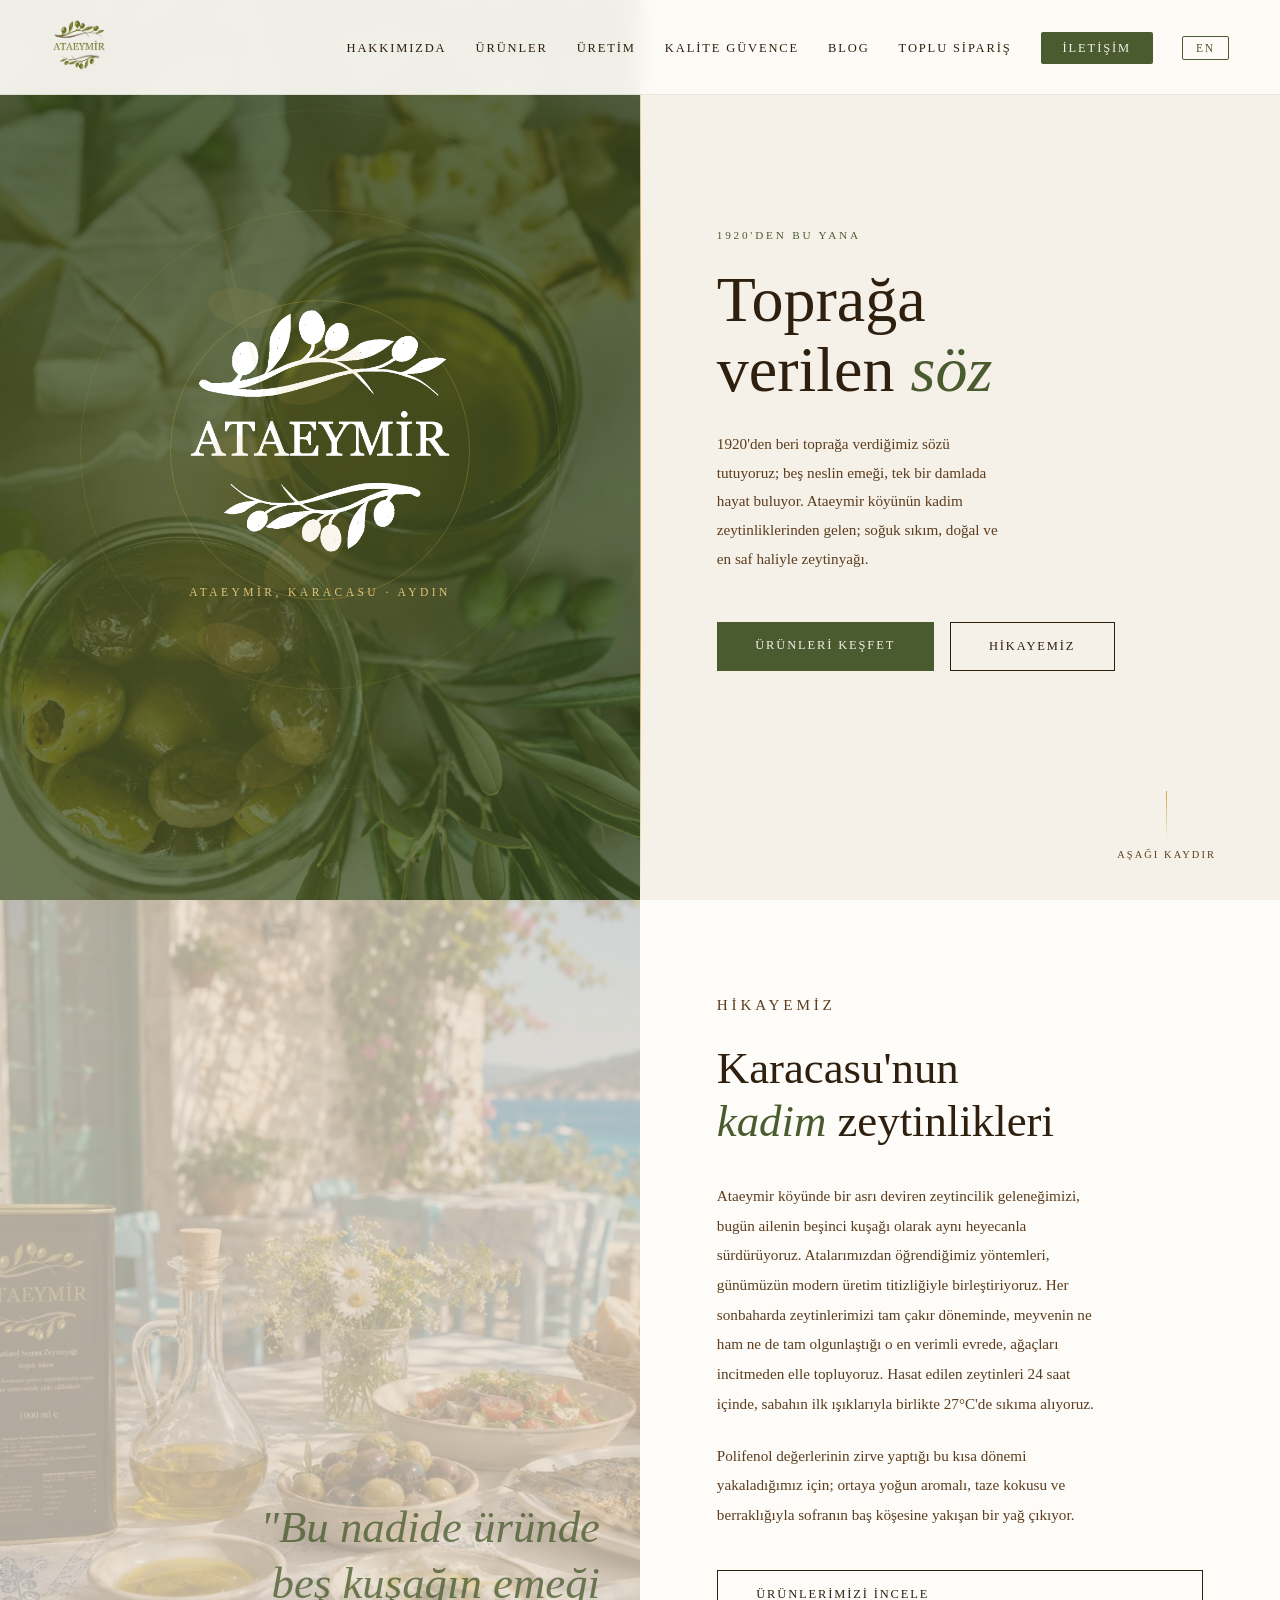
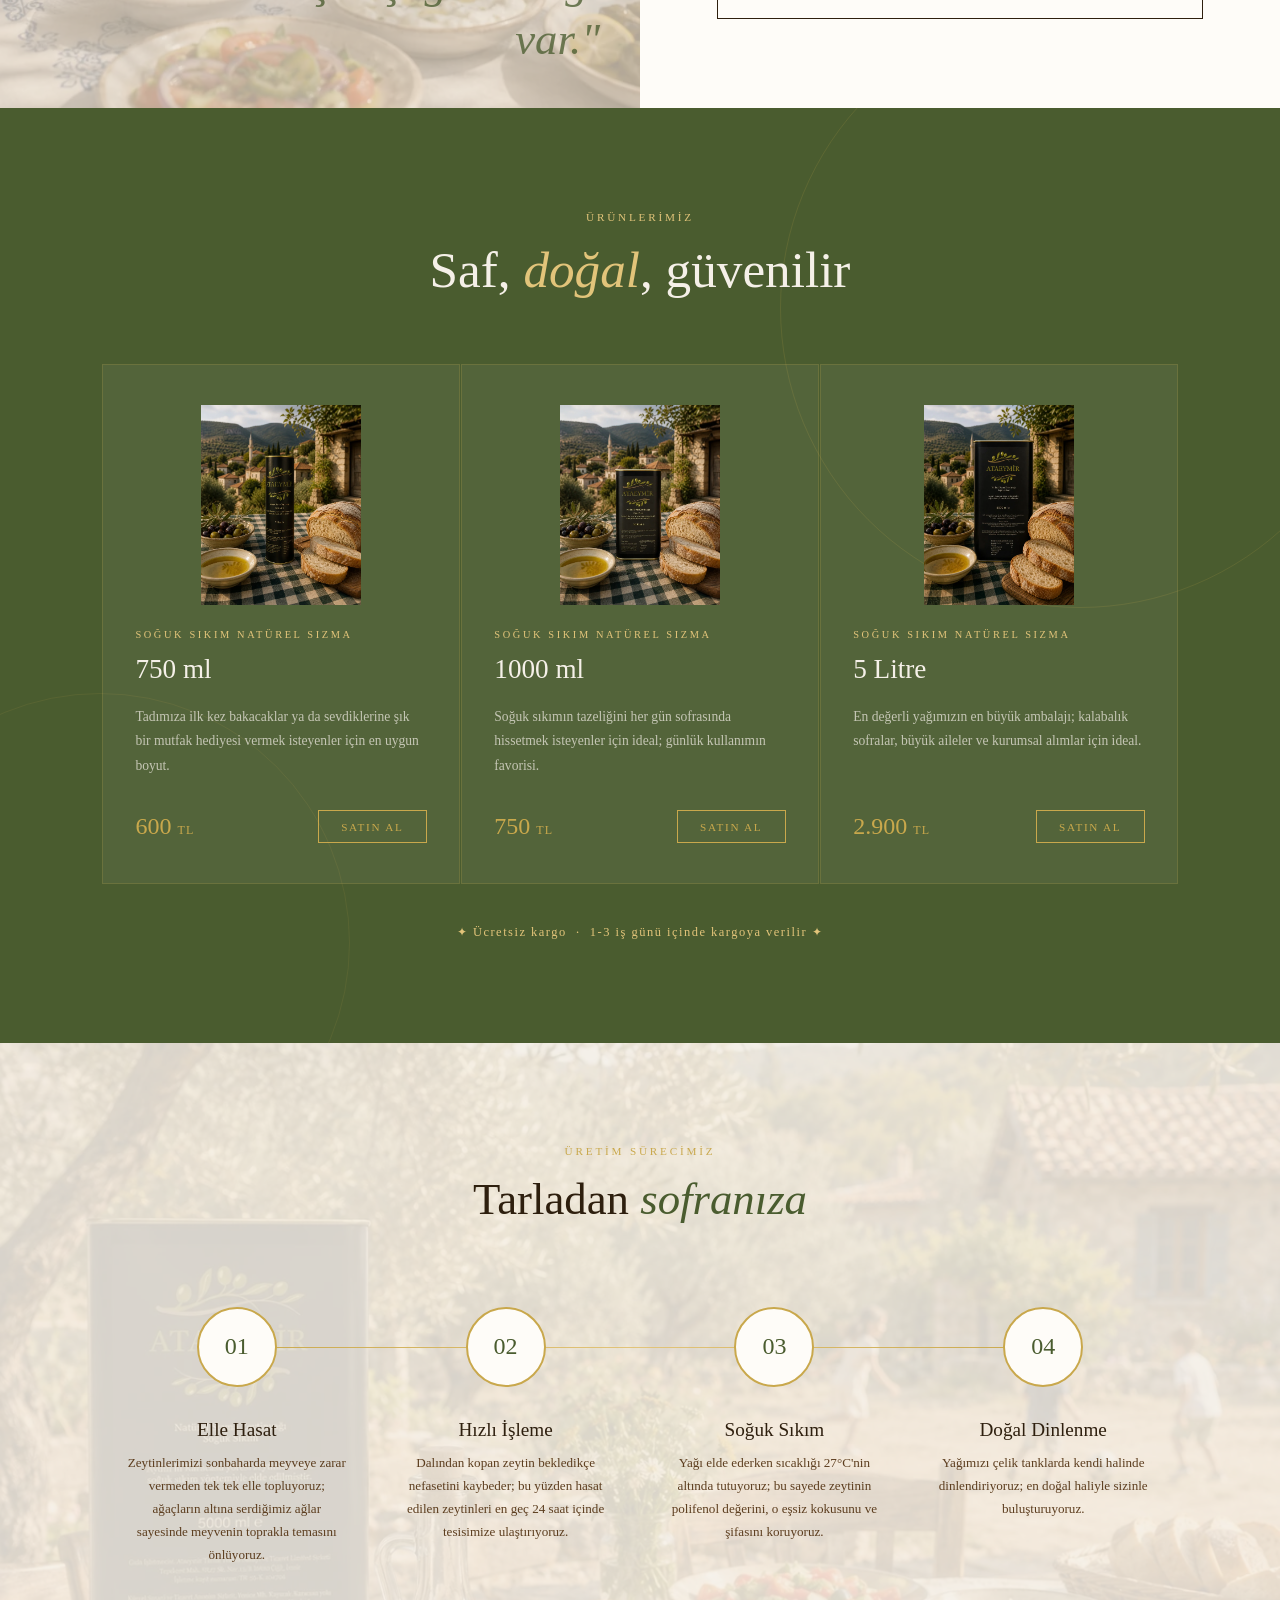
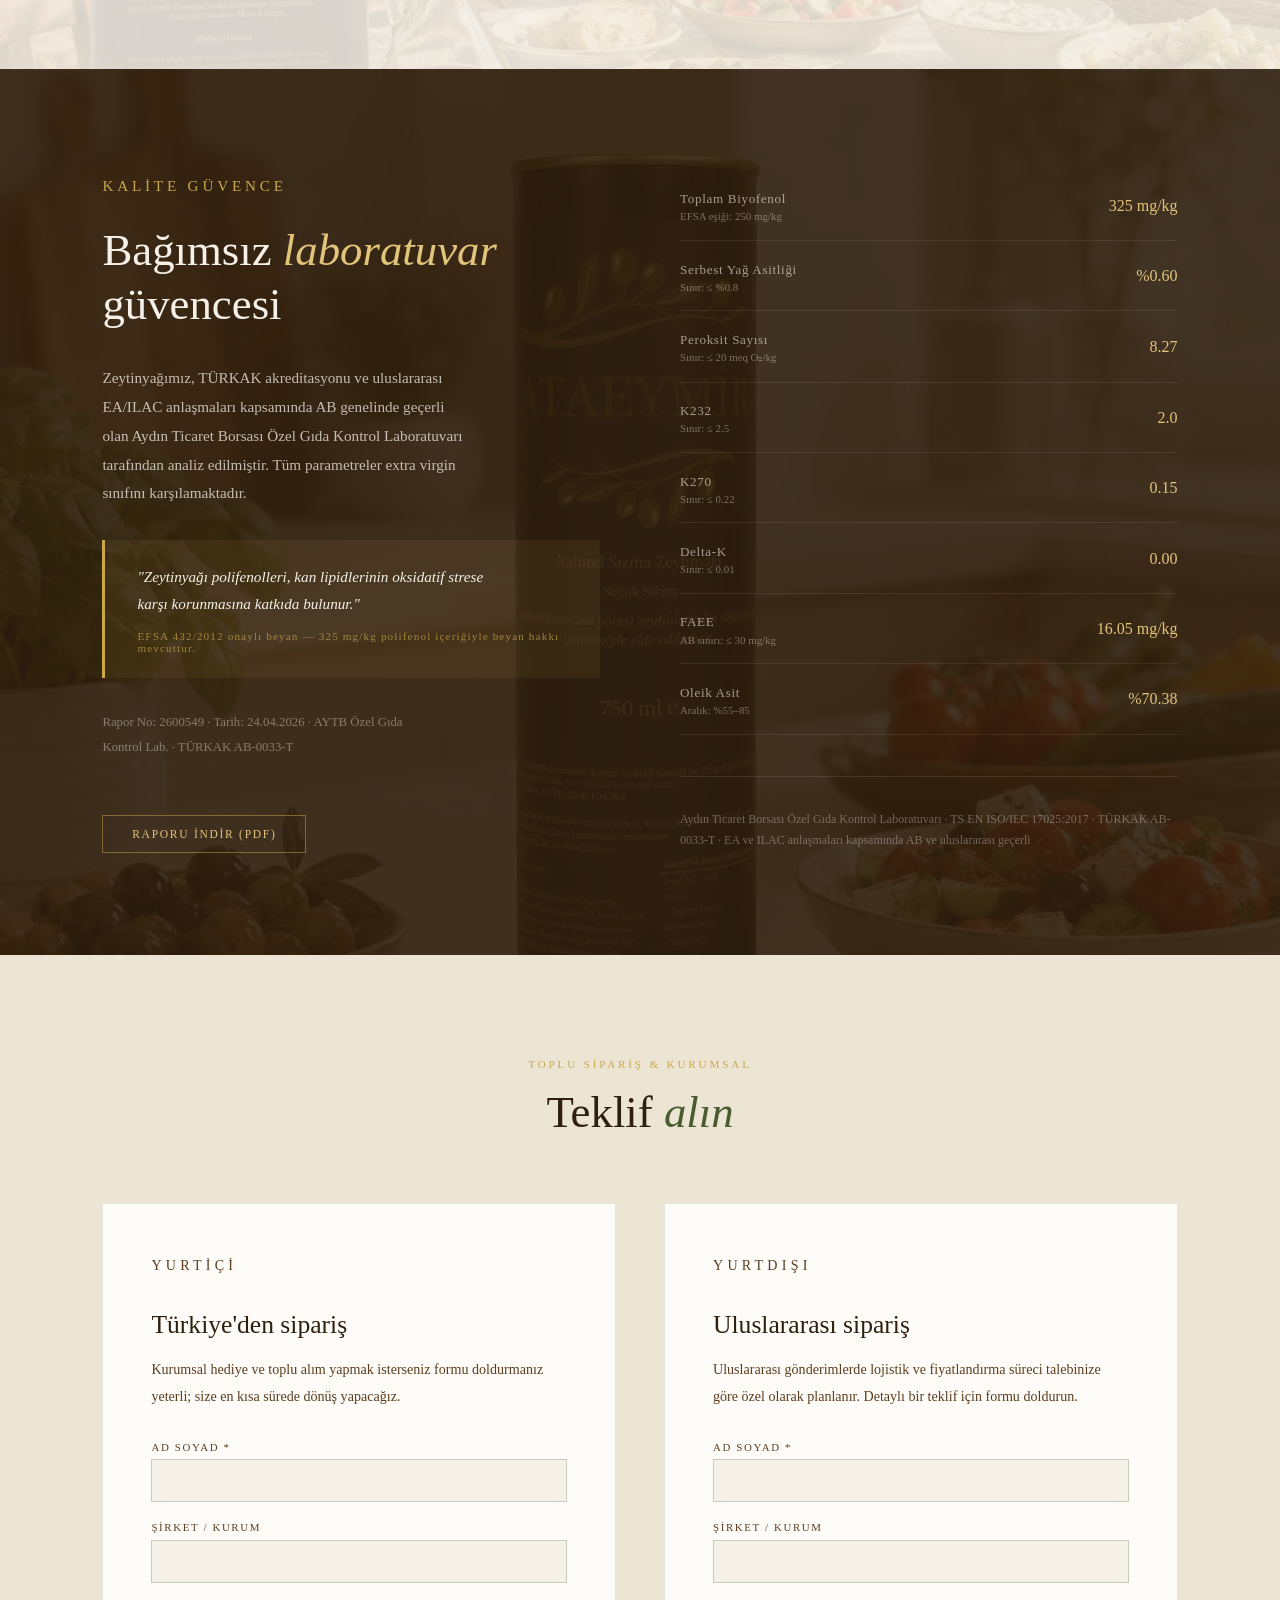
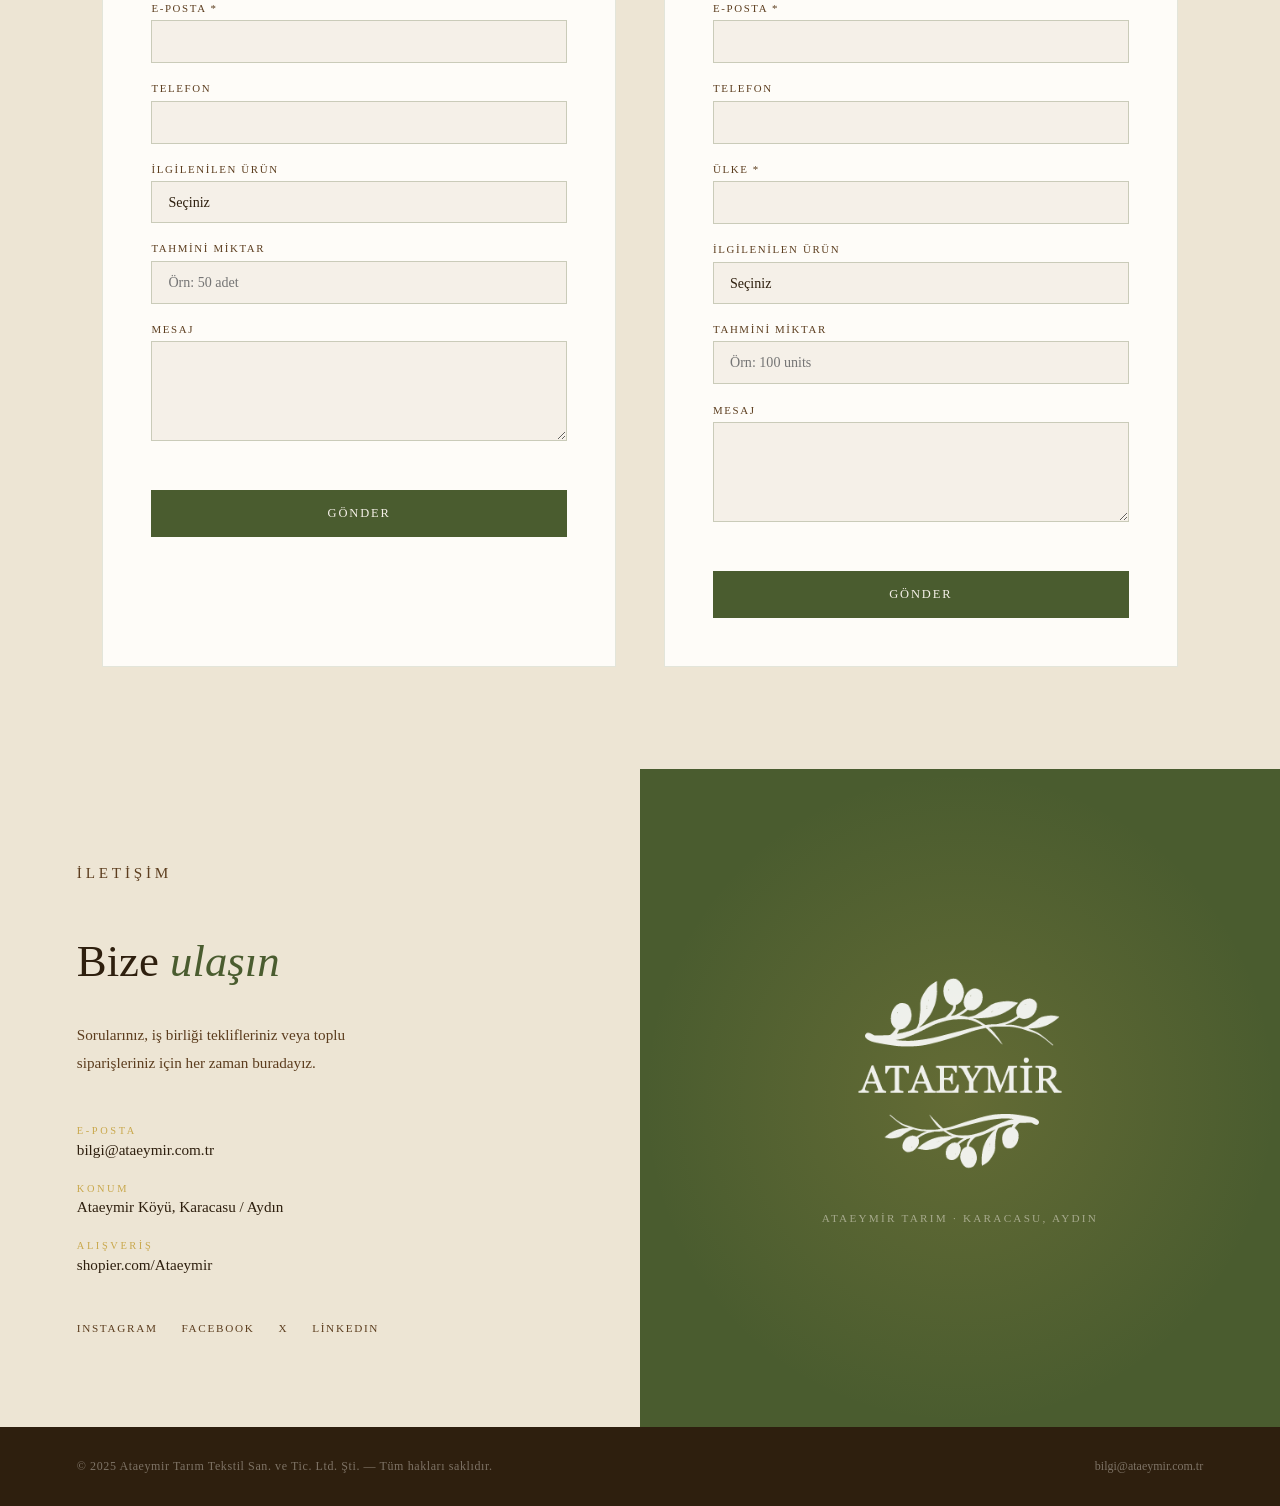
==== index.html @ 1c3391b6 "nav px birimlere gecildi, html font-size eslendi" ====
<!DOCTYPE html>
<html lang="tr">
<head>
  <meta charset="UTF-8" />
  <meta name="viewport" content="width=device-width, initial-scale=1.0" />
  <title>Ataeymir | Soğuk Sıkım Zeytinyağı — Karacasu, Aydın</title>
  <meta name="description" content="Ataeymir köyünden, beş neslin emeğiyle üretilen soğuk sıkım natürel sızma zeytinyağı. Yüksek polifenol, meyvemsi koku, yumuşak tat, keyifli acılık. Karacasu, Aydın." />
  <meta name="keywords" content="soğuk sıkım zeytinyağı, natürel sızma zeytinyağı, yüksek polifenol zeytinyağı, Aydın zeytinyağı, Karacasu zeytinyağı, çakır hasat zeytinyağı, EFSA zeytinyağı, Ataeymir" />
  <meta name="robots" content="index, follow" />
  <meta name="author" content="Ataeymir Tarım Tekstil Sanayi ve Ticaret Limited Şirketi" />
  <meta name="google-site-verification" content="jYQE7foFYyG-dlKsdIQdz0rtxBoypNxK_pXtYsaPi14" />
  <link rel="canonical" href="https://www.ataeymir.com.tr/" />
  <link rel="alternate" hreflang="tr" href="https://www.ataeymir.com.tr/" />
  <link rel="alternate" hreflang="en" href="https://www.ataeymir.com.tr/en.html" />
  <link rel="alternate" hreflang="x-default" href="https://www.ataeymir.com.tr/" />

  <!-- Open Graph -->
  <meta property="og:title" content="Ataeymir | Soğuk Sıkım Zeytinyağı — Karacasu, Aydın" />
  <meta property="og:description" content="Ataeymir köyünden, beş neslin emeğiyle üretilen soğuk sıkım natürel sızma zeytinyağı. Yüksek polifenol, meyvemsi koku, yumuşak tat, keyifli acılık. Karacasu, Aydın." />
  <meta property="og:type" content="website" />
  <meta property="og:url" content="https://www.ataeymir.com.tr/" />
  <meta property="og:image" content="https://www.ataeymir.com.tr/assets/banner.webp" />
  <meta property="og:locale" content="tr_TR" />
  <meta property="og:locale:alternate" content="en_GB" />
  <meta property="og:site_name" content="Ataeymir" />

  <!-- Twitter Card -->
  <meta name="twitter:card" content="summary_large_image" />
  <meta name="twitter:title" content="Ataeymir | Soğuk Sıkım Zeytinyağı" />
  <meta name="twitter:description" content="Ataeymir köyünden, beş neslin emeğiyle üretilen soğuk sıkım natürel sızma zeytinyağı. Yüksek polifenol, meyvemsi koku, yumuşak tat, keyifli acılık. Karacasu, Aydın." />
  <meta name="twitter:image" content="https://www.ataeymir.com.tr/assets/banner.webp" />

  <!-- Favicon -->
  <link rel="icon" type="image/x-icon" href="assets/favicon.ico" />
  <link rel="apple-touch-icon" href="assets/apple-touch-icon.png" />
  <link rel="icon" type="image/png" sizes="192x192" href="assets/favicon-192.png" />

  <!-- Structured Data -->
  <script type="application/ld+json">
  {
    "@context": "https://schema.org",
    "@type": "Organization",
    "name": "Ataeymir",
    "legalName": "Ataeymir Tarım Tekstil Sanayi ve Ticaret Limited Şirketi",
    "url": "https://www.ataeymir.com.tr",
    "logo": "https://www.ataeymir.com.tr/assets/logo.png",
    "email": "bilgi@ataeymir.com.tr",
    "address": {
      "@type": "PostalAddress",
      "addressLocality": "Karacasu",
      "addressRegion": "Aydın",
      "addressCountry": "TR"
    },
    "sameAs": [
      "https://www.instagram.com/ataeymir_",
      "https://www.facebook.com/ataeymirtarim",
      "https://www.x.com/ataeymir_",
      "https://www.linkedin.com/company/ataeymir/"
    ]
  }
  </script>
  <script type="application/ld+json">
  {
    "@context": "https://schema.org",
    "@type": "ItemList",
    "name": "Ataeymir Zeytinyağı Ürünleri",
    "itemListElement": [
      {
        "@type": "Product",
        "position": 1,
        "name": "Ataeymir Soğuk Sıkım Natürel Sızma Zeytinyağı 750ml",
        "description": "Çakır döneminde el ile toplanan zeytinlerden, 27°C altında soğuk sıkım yöntemiyle üretilmiştir. 325 mg/kg polifenol içeriği.",
        "image": "https://www.ataeymir.com.tr/assets/soguk_750.webp",
        "brand": {"@type": "Brand", "name": "Ataeymir"},
        "offers": {"@type": "Offer", "price": "600", "priceCurrency": "TRY", "availability": "https://schema.org/InStock", "url": "https://www.shopier.com/Ataeymir/23066241", "shippingDetails": {"@type": "OfferShippingDetails", "shippingRate": {"@type": "MonetaryAmount", "value": "0", "currency": "TRY"}, "shippingDestination": {"@type": "DefinedRegion", "addressCountry": "TR"}, "deliveryTime": {"@type": "ShippingDeliveryTime", "handlingTime": {"@type": "QuantitativeValue", "minValue": 1, "maxValue": 3, "unitCode": "DAY"}, "transitTime": {"@type": "QuantitativeValue", "minValue": 1, "maxValue": 3, "unitCode": "DAY"}}}}
      },
      {
        "@type": "Product",
        "position": 2,
        "name": "Ataeymir Soğuk Sıkım Natürel Sızma Zeytinyağı 1000ml",
        "description": "Çakır döneminde el ile toplanan zeytinlerden, 27°C altında soğuk sıkım yöntemiyle üretilmiştir. 325 mg/kg polifenol içeriği.",
        "image": "https://www.ataeymir.com.tr/assets/soguk_1000.webp",
        "brand": {"@type": "Brand", "name": "Ataeymir"},
        "offers": {"@type": "Offer", "price": "750", "priceCurrency": "TRY", "availability": "https://schema.org/InStock", "url": "https://www.shopier.com/Ataeymir/23066298", "shippingDetails": {"@type": "OfferShippingDetails", "shippingRate": {"@type": "MonetaryAmount", "value": "0", "currency": "TRY"}, "shippingDestination": {"@type": "DefinedRegion", "addressCountry": "TR"}, "deliveryTime": {"@type": "ShippingDeliveryTime", "handlingTime": {"@type": "QuantitativeValue", "minValue": 1, "maxValue": 3, "unitCode": "DAY"}, "transitTime": {"@type": "QuantitativeValue", "minValue": 1, "maxValue": 3, "unitCode": "DAY"}}}}
      },
      {
        "@type": "Product",
        "position": 3,
        "name": "Ataeymir Soğuk Sıkım Natürel Sızma Zeytinyağı 5 Litre",
        "description": "Çakır döneminde el ile toplanan zeytinlerden, 27°C altında soğuk sıkım yöntemiyle üretilmiş, 5 litrelik büyük boy ambalaj. 325 mg/kg polifenol içeriği.",
        "image": "https://www.ataeymir.com.tr/assets/soguk_5000.webp",
        "brand": {"@type": "Brand", "name": "Ataeymir"},
        "offers": {"@type": "Offer", "price": "2900", "priceCurrency": "TRY", "availability": "https://schema.org/InStock", "url": "https://www.shopier.com/Ataeymir/35621527", "shippingDetails": {"@type": "OfferShippingDetails", "shippingRate": {"@type": "MonetaryAmount", "value": "0", "currency": "TRY"}, "shippingDestination": {"@type": "DefinedRegion", "addressCountry": "TR"}, "deliveryTime": {"@type": "ShippingDeliveryTime", "handlingTime": {"@type": "QuantitativeValue", "minValue": 1, "maxValue": 3, "unitCode": "DAY"}, "transitTime": {"@type": "QuantitativeValue", "minValue": 1, "maxValue": 3, "unitCode": "DAY"}}}}
      }
    ]
  }
  </script>
  <script type="application/ld+json">
  {
    "@context": "https://schema.org",
    "@type": "FAQPage",
    "mainEntity": [
      {
        "@type": "Question",
        "name": "Ataeymir zeytinyağının polifenol içeriği nedir?",
        "acceptedAnswer": {
          "@type": "Answer",
          "text": "Ataeymir soğuk sıkım zeytinyağının biyofenol içeriği 325 mg/kg olup EFSA'nın belirlediği 250 mg/kg eşiğinin üzerindedir. Bu değer; EFSA 432/2012 kapsamında 'Zeytinyağı polifenolleri, kan lipidlerinin oksidatif strese karşı korunmasına katkıda bulunur' beyanını kullanma hakkı tanımaktadır. Rapor No: 2600549, AYTB Özel Gıda Kontrol Laboratuvarı, TÜRKAK AB-0033-T."
        }
      },
      {
        "@type": "Question",
        "name": "Ataeymir zeytinyağı nasıl üretilir?",
        "acceptedAnswer": {
          "@type": "Answer",
          "text": "Zeytinler her yıl sonbaharda çakır olgunluğunda (ne ham ne de tam olgunlaşmış) elle toplanır. Hasat edilen zeytinler 24 saat içinde 27°C'nin altında soğuk sıkım yöntemiyle işlenir."
        }
      }
    ]
  }
  </script>



  <style>
    :root {
      --olive:    #4a5c2f;
      --olive-light: #6b7d45;
      --gold:     #c9a84c;
      --gold-light: #e2c47a;
      --cream:    #f5f0e8;
      --cream-dark: #ede5d4;
      --brown:    #2e1f0e;
      --brown-mid: #5c3d1e;
      --white:    #fefcf8;
    }

    *, *::before, *::after { margin: 0; padding: 0; box-sizing: border-box; }

    html { font-size: 16px; scroll-behavior: smooth; }

    body {
      font-family: Georgia, 'Times New Roman', serif;
      font-weight: 400;
      background: var(--white);
      color: var(--brown);
      overflow-x: hidden;
    }

    /* ─── BİLİM VE GÜVENCE ───────────────────────────── */
    #bilim {
      background-color: var(--brown);
      background-image: url('assets/lifestyle_750.webp');
      background-size: cover;
      background-position: center 40%;
      padding: clamp(4rem, 8vw, 8rem) clamp(2rem, 8vw, 10rem);
      position: relative;
      overflow: hidden;
    }

    #bilim::before {
      content: '';
      position: absolute;
      inset: 0;
      background: rgba(46,31,14,0.90);
      z-index: 0;
    }

    .bilim-grid {
      display: grid;
      grid-template-columns: 1fr 1fr;
      gap: 5rem;
      align-items: start;
      position: relative;
      z-index: 1;
    }

    .bilim-left .section-label { color: var(--gold); }

    .bilim-left .section-title {
      color: var(--cream);
      font-size: clamp(2rem, 3.5vw, 3rem);
    }

    .bilim-left .section-title em { color: var(--gold-light); }

    .bilim-left p {
      font-size: 0.95rem;
      line-height: 1.9;
      color: rgba(245,240,232,0.75);
      margin-bottom: 1.5rem;
      max-width: 48ch;
    }

    .efsa-beyan {
      border-left: 3px solid var(--gold);
      padding: 1.5rem 2rem;
      margin: 2rem 0;
      background: rgba(201,168,76,0.08);
    }

    .efsa-beyan p {
      font-size: 0.95rem;
      line-height: 1.75;
      color: var(--cream) !important;
      font-style: italic;
      margin: 0 !important;
    }

    .efsa-beyan small {
      display: block;
      font-size: 0.7rem;
      letter-spacing: 0.1em;
      color: rgba(201,168,76,0.7);
      margin-top: 0.8rem;
      font-style: normal;
    }

    .bilim-right {
      display: flex;
      flex-direction: column;
      gap: 1px;
    }

    .param-row {
      display: grid;
      grid-template-columns: 1fr auto;
      gap: 1rem;
      align-items: center;
      padding: 1.1rem 0;
      border-bottom: 1px solid rgba(245,240,232,0.08);
    }

    .param-row:last-child { border-bottom: none; }

    .param-name {
      font-size: 0.82rem;
      color: rgba(245,240,232,0.6);
      letter-spacing: 0.05em;
    }

    .param-value {
      font-family: Georgia, 'Times New Roman', serif;
      font-size: 1rem;
      color: var(--gold-light);
      text-align: right;
      white-space: nowrap;
    }

    .param-note {
      font-size: 0.68rem;
      color: rgba(245,240,232,0.4);
      display: block;
      margin-top: 0.2rem;
    }

    .lab-info {
      margin-top: 2.5rem;
      padding-top: 2rem;
      border-top: 1px solid rgba(245,240,232,0.1);
    }

    .lab-info p {
      font-size: 0.75rem;
      color: rgba(245,240,232,0.35);
      line-height: 1.8;
    }

    @media (max-width: 900px) {
      .bilim-grid { grid-template-columns: 1fr; gap: 3rem; }
    }
    #b2b {
      background: var(--cream-dark);
      padding: clamp(4rem, 8vw, 8rem) clamp(2rem, 8vw, 10rem);
    }

    .b2b-header {
      text-align: center;
      margin-bottom: 4rem;
    }

    .b2b-grid {
      display: grid;
      grid-template-columns: 1fr 1fr;
      gap: 3rem;
    }

    .b2b-card {
      background: var(--white);
      border: 1px solid rgba(74,92,47,0.15);
      padding: 3rem;
    }

    .b2b-card-label {
      font-size: 0.65rem;
      letter-spacing: 0.3em;
      text-transform: uppercase;
      color: var(--gold);
      margin-bottom: 0.8rem;
    }

    .b2b-card h3 {
      font-family: Georgia, 'Times New Roman', serif;
      font-size: 1.6rem;
      font-weight: 300;
      color: var(--brown);
      margin-bottom: 1rem;
    }

    .b2b-card p {
      font-size: 0.88rem;
      line-height: 1.85;
      color: var(--brown-mid);
      margin-bottom: 2rem;
    }

    .b2b-form label {
      display: block;
      font-size: 0.68rem;
      letter-spacing: 0.15em;
      text-transform: uppercase;
      color: var(--brown-mid);
      margin-bottom: 0.4rem;
      margin-top: 1.2rem;
    }

    .b2b-form input,
    .b2b-form select,
    .b2b-form textarea {
      width: 100%;
      padding: 0.75rem 1rem;
      border: 1px solid rgba(74,92,47,0.25);
      background: var(--cream);
      font-family: Georgia, 'Times New Roman', serif;
      font-size: 0.88rem;
      color: var(--brown);
      outline: none;
      transition: border-color 0.3s;
    }

    .b2b-form input:focus,
    .b2b-form select:focus,
    .b2b-form textarea:focus {
      border-color: var(--olive);
    }

    .b2b-form textarea {
      height: 100px;
      resize: vertical;
    }

    .b2b-form select {
      appearance: none;
      cursor: pointer;
    }

    .b2b-submit {
      margin-top: 1.8rem;
      width: 100%;
      background: var(--olive);
      color: var(--cream);
      border: none;
      padding: 1rem;
      font-family: Georgia, 'Times New Roman', serif;
      font-size: 0.78rem;
      letter-spacing: 0.15em;
      text-transform: uppercase;
      cursor: pointer;
      transition: background 0.3s;
    }

    .b2b-submit:hover { background: var(--olive-light); }

    .b2b-success {
      display: none;
      text-align: center;
      padding: 2rem;
      color: var(--olive);
      font-size: 0.95rem;
      line-height: 1.8;
    }

    @media (max-width: 900px) {
      .b2b-grid { grid-template-columns: 1fr; }
    }

    /* ─── HAMBURGER ───────────────────────────────────── */

    /* ─── HERO ────────────────────────────────────────── */
    .hero {
      min-height: 100vh;
      display: grid;
      grid-template-columns: 1fr 1fr;
      position: relative;
      overflow: hidden;
    }

    .hero-visual {
      background: var(--olive);
      position: relative;
      overflow: hidden;
    }

    .hero-visual::before {
      content: '';
      position: absolute;
      inset: 0;
      background-image: url('assets/banner.webp');
      background-size: cover;
      background-position: center;
      opacity: 0.35;
    }

    .hero-visual::after {
      content: '';
      position: absolute;
      inset: 0;
      background:
        radial-gradient(ellipse at 30% 70%, rgba(201,168,76,0.15) 0%, transparent 60%),
        linear-gradient(to bottom, rgba(42,58,20,0.5) 0%, rgba(42,58,20,0.3) 100%);
    }

    /* SVG olive branch decorative */
    .hero-visual svg.branch {
      position: absolute;
      bottom: -20px; right: -20px;
      width: 85%;
      opacity: 0.1;
      z-index: 2;
    }

    .hero-visual .olive-circles {
      position: absolute;
      inset: 0;
      display: flex;
      align-items: center;
      justify-content: center;
      z-index: 2;
    }

    .hero-visual .circle-ring {
      position: absolute;
      border-radius: 50%;
      border: 1px solid rgba(201,168,76,0.3);
    }

    .hero-visual .logo-center {
      position: relative;
      z-index: 2;
      display: flex;
      flex-direction: column;
      align-items: center;
      gap: 1.5rem;
    }

    .hero-visual .logo-center img {
      width: clamp(160px, 22vw, 280px);
      filter: brightness(0) invert(1);
      animation: fadeUp 1.2s ease both;
    }

    .hero-visual .tagline-small {
      color: var(--gold-light);
      font-size: 0.72rem;
      letter-spacing: 0.3em;
      text-transform: uppercase;
      animation: fadeUp 1.2s 0.3s ease both;
    }

    .hero-content {
      display: flex;
      flex-direction: column;
      justify-content: center;
      padding: clamp(3rem, 8vw, 8rem) clamp(2rem, 6vw, 7rem);
      background: var(--cream);
      position: relative;
    }

    .hero-content::before {
      content: '';
      position: absolute;
      top: 0; bottom: 0; left: 0;
      width: 1px;
      background: linear-gradient(to bottom, transparent, var(--gold) 30%, var(--gold) 70%, transparent);
    }

    .hero-label {
      font-size: 0.7rem;
      letter-spacing: 0.25em;
      text-transform: uppercase;
      color: var(--olive);
      margin-bottom: 1.5rem;
      animation: fadeUp 1s 0.4s ease both;
      opacity: 0;
    }

    .hero-title {
      font-family: Georgia, 'Times New Roman', serif;
      font-size: clamp(2.8rem, 5vw, 5rem);
      font-weight: 300;
      line-height: 1.1;
      color: var(--brown);
      margin-bottom: 1.5rem;
      animation: fadeUp 1s 0.55s ease both;
      opacity: 0;
    }

    .hero-title em {
      font-style: italic;
      color: var(--olive);
    }

    .hero-subtitle {
      font-size: 0.95rem;
      line-height: 1.9;
      color: var(--brown-mid);
      max-width: 38ch;
      margin-bottom: 3rem;
      animation: fadeUp 1s 0.7s ease both;
      opacity: 0;
    }

    .hero-actions {
      display: flex;
      gap: 1rem;
      flex-wrap: wrap;
      animation: fadeUp 1s 0.85s ease both;
      opacity: 0;
    }

    .btn-primary {
      display: inline-block;
      background: var(--olive);
      color: var(--cream);
      padding: 1rem 2.4rem;
      text-decoration: none;
      font-size: 0.78rem;
      letter-spacing: 0.15em;
      text-transform: uppercase;
      transition: background 0.3s, transform 0.2s;
    }

    .btn-primary:hover {
      background: var(--olive-light);
      transform: translateY(-2px);
    }

    .btn-outline {
      display: inline-block;
      border: 1px solid var(--brown);
      color: var(--brown);
      padding: 1rem 2.4rem;
      text-decoration: none;
      font-size: 0.78rem;
      letter-spacing: 0.15em;
      text-transform: uppercase;
      transition: all 0.3s;
    }

    .btn-outline:hover {
      background: var(--brown);
      color: var(--cream);
    }

    /* scroll indicator */
    .scroll-hint {
      position: absolute;
      bottom: 2.5rem; right: clamp(2rem, 5vw, 6rem);
      display: flex;
      flex-direction: column;
      align-items: center;
      gap: 0.5rem;
      color: var(--brown-mid);
      font-size: 0.65rem;
      letter-spacing: 0.2em;
      text-transform: uppercase;
      animation: fadeUp 1s 1.2s ease both;
      opacity: 0;
    }

    .scroll-line {
      width: 1px; height: 50px;
      background: linear-gradient(to bottom, var(--gold), transparent);
      animation: scrollDown 2s 1.5s infinite;
    }

    /* ─── ABOUT ───────────────────────────────────────── */
    #hakkimizda {
      display: grid;
      grid-template-columns: 1fr 1fr;
      min-height: 80vh;
    }

    .about-visual {
      background-color: var(--cream-dark);
      background-image: url('assets/lifestyle_1000.webp');
      background-size: cover;
      background-position: center 40%;
      display: flex;
      align-items: center;
      justify-content: center;
      position: relative;
      overflow: hidden;
      padding: 4rem 4rem 12rem 4rem;
    }

    .about-visual::before {
      content: '';
      position: absolute;
      inset: 0;
      background: rgba(235,225,210,0.72);
    }

    .about-visual::after {
      content: '"Bu nadide üründe beş kuşağın emeği var."';
      position: absolute;
      bottom: 2.5rem;
      right: 2.5rem;
      max-width: 18ch;
      font-family: Georgia, 'Times New Roman', serif;
      font-size: clamp(2rem, 3.5vw, 3.2rem);
      font-weight: 300;
      font-style: italic;
      color: rgba(74,92,47,0.78);
      line-height: 1.25;
      text-align: right;
    }

    .about-visual .stat-stack {
      display: flex;
      flex-direction: column;
      gap: 3rem;
      position: relative;
      z-index: 2;
    }

    .stat-item {
      border-left: 2px solid var(--gold);
      padding-left: 1.5rem;
    }

    .stat-number {
      font-family: Georgia, 'Times New Roman', serif;
      font-size: clamp(3rem, 5vw, 5rem);
      font-weight: 300;
      color: var(--olive);
      line-height: 1;
    }

    .stat-label {
      font-size: 0.75rem;
      letter-spacing: 0.15em;
      text-transform: uppercase;
      color: var(--brown-mid);
      margin-top: 0.3rem;
    }

    .about-text {
      padding: clamp(3rem, 7vw, 7rem) clamp(2rem, 6vw, 7rem);
      display: flex;
      flex-direction: column;
      justify-content: center;
    }

    .section-label {
      font-size: 0.7rem;
      letter-spacing: 0.25em;
      text-transform: uppercase;
      color: var(--gold);
      margin-bottom: 1rem;
    }

    .section-title {
      font-family: Georgia, 'Times New Roman', serif;
      font-size: clamp(2rem, 3.5vw, 3.2rem);
      font-weight: 300;
      line-height: 1.2;
      margin-bottom: 2rem;
      color: var(--brown);
    }

    .section-title em {
      font-style: italic;
      color: var(--olive);
    }

    #urunler .section-title em {
      color: var(--gold-light);
    }

    .about-text p {
      font-size: 0.95rem;
      line-height: 1.95;
      color: var(--brown-mid);
      margin-bottom: 1.4rem;
      max-width: 50ch;
    }

    .about-text p:last-of-type { margin-bottom: 2.5rem; }

    /* ─── PRODUCTS ────────────────────────────────────── */
    #urunler {
      background: var(--olive);
      padding: clamp(4rem, 8vw, 8rem) clamp(2rem, 8vw, 10rem);
      position: relative;
      overflow: hidden;
    }

    #urunler::before {
      content: '';
      position: absolute;
      top: -100px; right: -100px;
      width: 600px; height: 600px;
      border-radius: 50%;
      border: 1px solid rgba(201,168,76,0.15);
    }

    #urunler::after {
      content: '';
      position: absolute;
      bottom: -150px; left: -150px;
      width: 500px; height: 500px;
      border-radius: 50%;
      border: 1px solid rgba(201,168,76,0.1);
    }

    .products-header {
      text-align: center;
      margin-bottom: 4rem;
      position: relative;
      z-index: 2;
    }

    .products-header .section-label { color: var(--gold-light); }

    .products-header .section-title {
      color: var(--cream);
      font-size: clamp(2rem, 4vw, 3.5rem);
    }

    .products-grid {
      display: grid;
      grid-template-columns: repeat(auto-fit, minmax(240px, 1fr));
      gap: 1.5px;
      position: relative;
      z-index: 2;
    }

    .product-card {
      background: rgba(254,252,248,0.05);
      border: 1px solid rgba(201,168,76,0.2);
      padding: 2.5rem 2rem;
      display: flex;
      flex-direction: column;
      transition: background 0.3s, transform 0.3s;
      position: relative;
      overflow: hidden;
    }

    .product-card::before {
      content: '';
      position: absolute;
      bottom: 0; left: 0;
      width: 100%; height: 3px;
      background: linear-gradient(to right, var(--gold), var(--gold-light));
      transform: scaleX(0);
      transform-origin: left;
      transition: transform 0.4s;
    }

    .product-card:hover {
      background: rgba(201,168,76,0.08);
      transform: translateY(-4px);
    }

    .product-card:hover::before { transform: scaleX(1); }

    /* Kampanya şeridi */
    .campaign-ribbon {
      display: block;
      width: 100%;
      background: var(--gold);
      color: var(--brown);
      font-size: 0.62rem;
      font-weight: 400;
      letter-spacing: 0.12em;
      text-transform: uppercase;
      padding: 0.4rem 1rem;
      text-align: center;
      margin: -2.5rem -2rem 1.5rem -2rem;
      position: relative;
      z-index: 3;
    }

    /* Eski fiyat */
    .price-old {
      font-family: Georgia, 'Times New Roman', serif;
      font-size: 0.88rem;
      color: rgba(245,240,232,0.65);
      text-decoration: line-through;
      text-decoration-color: rgba(245,240,232,0.8);
      text-decoration-thickness: 1.5px;
      margin-right: 0.5rem;
    }

    .product-img {
      width: 100%;
      height: 200px;
      object-fit: contain;
      object-position: center;
      margin-bottom: 1.5rem;
      transition: transform 0.4s ease;
    }

    .product-card:hover .product-img {
      transform: scale(1.04);
    }

    .product-type {
      font-size: 0.65rem;
      letter-spacing: 0.25em;
      text-transform: uppercase;
      color: var(--gold-light);
      margin-bottom: 0.8rem;
    }

    .product-name {
      font-family: Georgia, 'Times New Roman', serif;
      font-size: 1.7rem;
      font-weight: 300;
      color: var(--cream);
      line-height: 1.2;
      margin-bottom: 1.2rem;
    }

    .product-desc {
      font-size: 0.85rem;
      line-height: 1.8;
      color: rgba(245,240,232,0.7);
      flex: 1;
      margin-bottom: 2rem;
    }

    .product-footer {
      display: flex;
      align-items: center;
      justify-content: space-between;
    }

    .product-price {
      font-family: Georgia, 'Times New Roman', serif;
      font-size: 1.5rem;
      color: var(--gold);
    }

    .product-price span {
      font-size: 0.75rem;
      font-family: Georgia, 'Times New Roman', serif;
      letter-spacing: 0.1em;
    }

    .btn-buy {
      display: inline-block;
      border: 1px solid var(--gold);
      color: var(--gold);
      padding: 0.6rem 1.4rem;
      text-decoration: none;
      font-size: 0.7rem;
      letter-spacing: 0.15em;
      text-transform: uppercase;
      transition: all 0.3s;
    }

    .btn-buy:hover {
      background: var(--gold);
      color: var(--olive);
    }

    /* ─── PROCESS ─────────────────────────────────────── */
    #uretim {
      padding: clamp(4rem, 8vw, 8rem) clamp(2rem, 8vw, 10rem);
      position: relative;
      overflow: hidden;
      background-image: url('assets/lifestyle_5000.webp');
      background-size: cover;
      background-position: center 30%;
    }

    #uretim::before {
      content: '';
      position: absolute;
      inset: 0;
      background: rgba(245,240,232,0.87);
      z-index: 0;
    }

    .process-header {
      text-align: center;
      margin-bottom: 5rem;
      position: relative;
      z-index: 1;
    }

    .process-steps {
      display: grid;
      grid-template-columns: repeat(4, 1fr);
      gap: 0;
      position: relative;
      z-index: 1;
    }

    .process-steps::before {
      content: '';
      position: absolute;
      top: 2.5rem; left: 12.5%;
      width: 75%; height: 1px;
      background: linear-gradient(to right, var(--gold), var(--gold-light), var(--gold));
    }

    .process-step {
      display: flex;
      flex-direction: column;
      align-items: center;
      text-align: center;
      padding: 0 1.5rem;
      position: relative;
    }

    .step-num {
      width: 5rem; height: 5rem;
      border-radius: 50%;
      background: var(--white);
      border: 2px solid var(--gold);
      display: flex;
      align-items: center;
      justify-content: center;
      font-family: Georgia, 'Times New Roman', serif;
      font-size: 1.5rem;
      color: var(--olive);
      margin-bottom: 2rem;
      position: relative;
      z-index: 2;
    }

    .step-title {
      font-family: Georgia, 'Times New Roman', serif;
      font-size: 1.2rem;
      font-weight: 400;
      color: var(--brown);
      margin-bottom: 0.7rem;
    }

    .step-desc {
      font-size: 0.82rem;
      line-height: 1.75;
      color: var(--brown-mid);
    }

    /* ─── CONTACT ─────────────────────────────────────── */
    #iletisim {
      background: var(--cream-dark);
      display: grid;
      grid-template-columns: 1fr 1fr;
    }

    .contact-info {
      padding: clamp(3rem, 7vw, 7rem) clamp(2rem, 6vw, 6rem);
      display: flex;
      flex-direction: column;
      justify-content: center;
    }

    .contact-info p {
      font-size: 0.95rem;
      line-height: 1.85;
      color: var(--brown-mid);
      margin-bottom: 3rem;
      max-width: 40ch;
    }

    .contact-details {
      display: flex;
      flex-direction: column;
      gap: 1.5rem;
    }

    .contact-item {
      display: flex;
      flex-direction: column;
      gap: 0.3rem;
    }

    .contact-item-label {
      font-size: 0.65rem;
      letter-spacing: 0.25em;
      text-transform: uppercase;
      color: var(--gold);
    }

    .contact-item-value {
      font-size: 0.95rem;
      color: var(--brown);
    }

    .contact-item-value a {
      color: var(--brown);
      text-decoration: none;
      transition: color 0.3s;
    }

    .contact-item-value a:hover { color: var(--olive); }

    .social-links {
      display: flex;
      gap: 1.5rem;
      margin-top: 3rem;
    }

    .social-link {
      font-size: 0.7rem;
      letter-spacing: 0.15em;
      text-transform: uppercase;
      text-decoration: none;
      color: var(--brown-mid);
      border-bottom: 1px solid transparent;
      transition: all 0.3s;
      padding-bottom: 2px;
    }

    .social-link:hover {
      color: var(--olive);
      border-bottom-color: var(--gold);
    }

    .contact-visual {
      background: var(--olive);
      display: flex;
      align-items: center;
      justify-content: center;
      position: relative;
      overflow: hidden;
      padding: 4rem;
    }

    .contact-visual::before {
      content: '';
      position: absolute;
      inset: 0;
      background: radial-gradient(ellipse at 50% 50%, rgba(201,168,76,0.2) 0%, transparent 70%);
    }

    .contact-visual .logo-wrap {
      position: relative;
      z-index: 2;
      text-align: center;
    }

    .contact-visual .logo-wrap img {
      width: clamp(140px, 18vw, 220px);
      filter: brightness(0) invert(1);
      opacity: 0.9;
    }

    .contact-visual .logo-wrap p {
      color: rgba(245,240,232,0.5);
      font-size: 0.7rem;
      letter-spacing: 0.2em;
      text-transform: uppercase;
      margin-top: 2rem;
    }

    /* ─── FOOTER ──────────────────────────────────────── */
    footer {
      background: var(--brown);
      padding: 2rem clamp(2rem, 6vw, 6rem);
      display: flex;
      align-items: center;
      justify-content: space-between;
      flex-wrap: wrap;
      gap: 1rem;
    }

    footer p {
      font-size: 0.75rem;
      color: rgba(245,240,232,0.4);
      letter-spacing: 0.05em;
    }

    footer a {
      color: rgba(245,240,232,0.4);
      text-decoration: none;
      font-size: 0.75rem;
      transition: color 0.3s;
    }

    footer a:hover { color: var(--gold-light); }

    /* ─── LIFESTYLE STRIP ────────────────────────────── */
    .lifestyle-strip {
      width: 100%;
      max-height: 520px;
      overflow: hidden;
      line-height: 0;
    }

    .lifestyle-strip img {
      width: 100%;
      height: 520px;
      object-fit: cover;
      object-position: center 35%;
      display: block;
    }

    @media (max-width: 900px) {
      .lifestyle-strip img { height: 320px; }
    }

    /* ─── ANIMATIONS ──────────────────────────────────── */
    @keyframes fadeUp {
      from { opacity: 0; transform: translateY(24px); }
      to   { opacity: 1; transform: translateY(0); }
    }

    @keyframes scrollDown {
      0%   { transform: scaleY(1); transform-origin: top; }
      50%  { transform: scaleY(0); transform-origin: top; }
      51%  { transform: scaleY(0); transform-origin: bottom; }
      100% { transform: scaleY(1); transform-origin: bottom; }
    }

    .reveal {
      opacity: 0;
      transform: translateY(30px);
      transition: opacity 0.8s ease, transform 0.8s ease;
    }

    .reveal.visible {
      opacity: 1;
      transform: none;
    }

    /* ─── RESPONSIVE ──────────────────────────────────── */
    @media (max-width: 900px) {
      .hero { grid-template-columns: 1fr; margin-top: 80px; }

      .hero-visual {
        min-height: 320px;
        max-height: none;
      }

      .hero-visual .olive-circles {
        inset: 0;
        position: absolute;
      }

      .hero-visual .logo-center img {
        width: clamp(130px, 42vw, 190px) !important;
      }

      .hero-content::before { display: none; }

      #hakkimizda {
        grid-template-columns: 1fr;
      }

      .about-visual {
        min-height: 280px;
        padding: 3rem 3rem 10rem 3rem;
      }

      .process-steps {
        grid-template-columns: 1fr 1fr;
        gap: 3rem;
      }

      .process-steps::before { display: none; }

      #iletisim { grid-template-columns: 1fr; }

      .contact-visual { min-height: 280px; }

      .hero-content {
        padding-left: 1.5rem;
        padding-right: 1.5rem;
      }

      .scroll-hint { display: none; }
    }

    @media (max-width: 600px) {
      .process-steps { grid-template-columns: 1fr; }
      footer { flex-direction: column; align-items: flex-start; }
    }
  </style>
  <!-- Google tag (gtag.js) -->
  <script async src="https://www.googletagmanager.com/gtag/js?id=G-QYYB0YGPQY"></script>
  <script>
    window.dataLayer = window.dataLayer || [];
    function gtag(){dataLayer.push(arguments);}
    gtag('js', new Date());
    gtag('config', 'G-QYYB0YGPQY');
  </script>
  <link rel="stylesheet" href="assets/nav.css" />
</head>
<body>

  <!-- NAV -->
  <nav>
    <a class="nav-logo" href="#"><img src="assets/logo.png" alt="Ataeymir Logo" /></a>
    <ul class="nav-links" id="navLinks">
      <li><a href="#hakkimizda">Hakkımızda</a></li>
      <li><a href="#urunler">Ürünler</a></li>
      <li><a href="#uretim">Üretim</a></li>
      <li><a href="#bilim">Kalite Güvence</a></li>
      <li><a href="/blog/">Blog</a></li>
      <li><a href="#b2b">Toplu Sipariş</a></li>
      <li><a href="#iletisim" class="nav-cta">İletişim</a></li>
      <li><a href="en.html" class="nav-lang">EN</a></li>
    </ul>
    <button class="hamburger" id="menuBtn" aria-label="Menü">
      <span></span><span></span><span></span>
    </button>
  </nav>

  <!-- HERO -->
  <section class="hero">
    <div class="hero-visual">
      <div class="olive-circles">
        <div class="circle-ring" style="width:300px;height:300px;"></div>
        <div class="circle-ring" style="width:480px;height:480px;opacity:.5;"></div>
        <div class="circle-ring" style="width:680px;height:680px;opacity:.25;"></div>
        <div class="logo-center">
          <img src="assets/logo.png" alt="Ataeymir" />
          <p class="tagline-small">Ataeymir, Karacasu · Aydın</p>
        </div>
      </div>
      <!-- Decorative SVG olive branch -->
      <svg class="branch" viewBox="0 0 400 600" fill="none" xmlns="http://www.w3.org/2000/svg">
        <path d="M200 600 C200 400 120 300 80 100" stroke="#c9a84c" stroke-width="2"/>
        <ellipse cx="120" cy="480" rx="35" ry="18" fill="#c9a84c" transform="rotate(-30 120 480)"/>
        <ellipse cx="90" cy="400" rx="32" ry="16" fill="#c9a84c" transform="rotate(20 90 400)"/>
        <ellipse cx="140" cy="330" rx="38" ry="18" fill="#c9a84c" transform="rotate(-40 140 330)"/>
        <ellipse cx="100" cy="260" rx="30" ry="15" fill="#c9a84c" transform="rotate(15 100 260)"/>
        <ellipse cx="150" cy="200" rx="35" ry="17" fill="#c9a84c" transform="rotate(-25 150 200)"/>
        <ellipse cx="95" cy="150" rx="28" ry="14" fill="#c9a84c" transform="rotate(10 95 150)"/>
      </svg>
    </div>

    <div class="hero-content">
      <p class="hero-label">1920'den bu yana</p>
      <h1 class="hero-title">
        Toprağa<br />
        verilen <em>söz</em>
      </h1>
      <p class="hero-subtitle">
        1920'den beri toprağa verdiğimiz sözü tutuyoruz; beş neslin emeği, tek bir damlada hayat buluyor. Ataeymir köyünün kadim zeytinliklerinden gelen; soğuk sıkım, doğal ve en saf haliyle zeytinyağı.
      </p>
      <div class="hero-actions">
        <a href="#urunler" class="btn-primary">Ürünleri Keşfet</a>
        <a href="#hakkimizda" class="btn-outline">Hikayemiz</a>
      </div>
      <div class="scroll-hint">
        <div class="scroll-line"></div>
        <span>Aşağı kaydır</span>
      </div>
    </div>
  </section>

  <!-- ABOUT -->
  <section id="hakkimizda">
    <div class="about-visual"></div>

    <div class="about-text">
      <p class="section-label reveal">Hikayemiz</p>
      <h2 class="section-title reveal">
        Karacasu'nun<br />
        <em>kadim</em> zeytinlikleri
      </h2>
      <p class="reveal">
        Ataeymir köyünde bir asrı deviren zeytincilik geleneğimizi, bugün ailenin beşinci kuşağı olarak aynı heyecanla sürdürüyoruz. Atalarımızdan öğrendiğimiz yöntemleri, günümüzün modern üretim titizliğiyle birleştiriyoruz. Her sonbaharda zeytinlerimizi tam çakır döneminde, meyvenin ne ham ne de tam olgunlaştığı o en verimli evrede, ağaçları incitmeden elle topluyoruz. Hasat edilen zeytinleri 24 saat içinde, sabahın ilk ışıklarıyla birlikte 27°C'de sıkıma alıyoruz.
      </p>
      <p class="reveal">
        Polifenol değerlerinin zirve yaptığı bu kısa dönemi yakaladığımız için; ortaya yoğun aromalı, taze kokusu ve berraklığıyla sofranın baş köşesine yakışan bir yağ çıkıyor.
      </p>
      <a href="#urunler" class="btn-outline reveal">Ürünlerimizi İncele</a>
    </div>
  </section>

  <!-- PRODUCTS -->
  <section id="urunler">
    <div class="products-header">
      <p class="section-label">Ürünlerimiz</p>
      <h2 class="section-title">Saf, <em>doğal</em>, güvenilir</h2>
    </div>

    <div class="products-grid">
      <div class="product-card reveal">
        <img src="assets/soguk_750.webp" alt="Ataeymir Soğuk Sıkım Zeytinyağı 750ml" class="product-img" />
        <p class="product-type">Soğuk Sıkım Natürel Sızma</p>
        <h3 class="product-name">750 ml</h3>
        <p class="product-desc">
          Tadımıza ilk kez bakacaklar ya da sevdiklerine şık bir mutfak hediyesi vermek isteyenler için en uygun boyut.
        </p>
        <div class="product-footer">
          <div class="product-price">600 <span>TL</span></div>
          <a href="https://www.shopier.com/Ataeymir/23066241" target="_blank" rel="noopener" class="btn-buy">Satın Al</a>
        </div>
      </div>

      <div class="product-card reveal" style="transition-delay:0.1s">
        <img src="assets/soguk_1000.webp" alt="Ataeymir Soğuk Sıkım Zeytinyağı 1000ml" class="product-img" />
        <p class="product-type">Soğuk Sıkım Natürel Sızma</p>
        <h3 class="product-name">1000 ml</h3>
        <p class="product-desc">
          Soğuk sıkımın tazeliğini her gün sofrasında hissetmek isteyenler için ideal; günlük kullanımın favorisi.
        </p>
        <div class="product-footer">
          <div class="product-price">750 <span>TL</span></div>
          <a href="https://www.shopier.com/Ataeymir/23066298" target="_blank" rel="noopener" class="btn-buy">Satın Al</a>
        </div>
      </div>

      <div class="product-card reveal" style="transition-delay:0.2s">
        <img src="assets/soguk_5000.webp" alt="Ataeymir Soğuk Sıkım Zeytinyağı 5 Litre" class="product-img" />
        <p class="product-type">Soğuk Sıkım Natürel Sızma</p>
        <h3 class="product-name">5 Litre</h3>
        <p class="product-desc">
          En değerli yağımızın en büyük ambalajı; kalabalık sofralar, büyük aileler ve kurumsal alımlar için ideal.
        </p>
        <div class="product-footer">
          <div class="product-price">2.900 <span>TL</span></div>
          <a href="https://www.shopier.com/Ataeymir/35621527" target="_blank" rel="noopener" class="btn-buy">Satın Al</a>
        </div>
      </div>

    </div>

    <div style="text-align:center; margin-top:2.5rem; position:relative; z-index:2;">
      <p style="font-size:0.78rem; letter-spacing:0.12em; color:var(--gold-light);">
        ✦ Ücretsiz kargo &nbsp;·&nbsp; 1-3 iş günü içinde kargoya verilir ✦
      </p>
    </div>
  </section>

  <!-- PROCESS -->
  <section id="uretim">
    <div class="process-header">
      <p class="section-label">Üretim Sürecimiz</p>
      <h2 class="section-title">Tarladan <em>sofranıza</em></h2>
    </div>

    <div class="process-steps">
      <div class="process-step reveal">
        <div class="step-num">01</div>
        <h3 class="step-title">Elle Hasat</h3>
        <p class="step-desc">Zeytinlerimizi sonbaharda meyveye zarar vermeden tek tek elle topluyoruz; ağaçların altına serdiğimiz ağlar sayesinde meyvenin toprakla temasını önlüyoruz.</p>
      </div>
      <div class="process-step reveal" style="transition-delay:0.12s">
        <div class="step-num">02</div>
        <h3 class="step-title">Hızlı İşleme</h3>
        <p class="step-desc">Dalından kopan zeytin bekledikçe nefasetini kaybeder; bu yüzden hasat edilen zeytinleri en geç 24 saat içinde tesisimize ulaştırıyoruz.</p>
      </div>
      <div class="process-step reveal" style="transition-delay:0.24s">
        <div class="step-num">03</div>
        <h3 class="step-title">Soğuk Sıkım</h3>
        <p class="step-desc">Yağı elde ederken sıcaklığı 27°C'nin altında tutuyoruz; bu sayede zeytinin polifenol değerini, o eşsiz kokusunu ve şifasını koruyoruz.</p>
      </div>
      <div class="process-step reveal" style="transition-delay:0.36s">
        <div class="step-num">04</div>
        <h3 class="step-title">Doğal Dinlenme</h3>
        <p class="step-desc">Yağımızı çelik tanklarda kendi halinde dinlendiriyoruz; en doğal haliyle sizinle buluşturuyoruz.</p>
      </div>
    </div>
  </section>

  <!-- BİLİM VE GÜVENCE -->
  <section id="bilim">
    <div class="bilim-grid">
      <div class="bilim-left">
        <p class="section-label reveal">Kalite Güvence</p>
        <h2 class="section-title reveal">Bağımsız <em>laboratuvar</em> güvencesi</h2>
        <p class="reveal">
          Zeytinyağımız, TÜRKAK akreditasyonu ve uluslararası EA/ILAC anlaşmaları kapsamında AB genelinde geçerli olan Aydın Ticaret Borsası Özel Gıda Kontrol Laboratuvarı tarafından analiz edilmiştir. Tüm parametreler extra virgin sınıfını karşılamaktadır.
        </p>

        <div class="efsa-beyan reveal">
          <p>"Zeytinyağı polifenolleri, kan lipidlerinin oksidatif strese karşı korunmasına katkıda bulunur."</p>
          <small>EFSA 432/2012 onaylı beyan — 325 mg/kg polifenol içeriğiyle beyan hakkı mevcuttur.</small>
        </div>

        <p class="reveal" style="font-size:0.8rem; color:rgba(245,240,232,0.4); margin-top:1rem;">
          Rapor No: 2600549 · Tarih: 24.04.2026 · AYTB Özel Gıda Kontrol Lab. · TÜRKAK AB-0033-T
        </p>
        <a href="assets/2025_hasat_yili_soguk_sikim_test_raporu.pdf" target="_blank" rel="noopener" class="reveal" style="display:inline-block; margin-top:2rem; border:1px solid rgba(201,168,76,0.5); color:var(--gold-light); padding:0.75rem 1.8rem; font-size:0.72rem; letter-spacing:0.15em; text-transform:uppercase; text-decoration:none; transition:all 0.3s;">
          Raporu İndir (PDF)
        </a>
      </div>

      <div class="bilim-right reveal">
        <div class="param-row">
          <div>
            <span class="param-name">Toplam Biyofenol</span>
            <span class="param-note">EFSA eşiği: 250 mg/kg</span>
          </div>
          <span class="param-value">325 mg/kg</span>
        </div>
        <div class="param-row">
          <div>
            <span class="param-name">Serbest Yağ Asitliği</span>
            <span class="param-note">Sınır: ≤ %0.8</span>
          </div>
          <span class="param-value">%0.60</span>
        </div>
        <div class="param-row">
          <div>
            <span class="param-name">Peroksit Sayısı</span>
            <span class="param-note">Sınır: ≤ 20 meq O₂/kg</span>
          </div>
          <span class="param-value">8.27</span>
        </div>
        <div class="param-row">
          <div>
            <span class="param-name">K232</span>
            <span class="param-note">Sınır: ≤ 2.5</span>
          </div>
          <span class="param-value">2.0</span>
        </div>
        <div class="param-row">
          <div>
            <span class="param-name">K270</span>
            <span class="param-note">Sınır: ≤ 0.22</span>
          </div>
          <span class="param-value">0.15</span>
        </div>
        <div class="param-row">
          <div>
            <span class="param-name">Delta-K</span>
            <span class="param-note">Sınır: ≤ 0.01</span>
          </div>
          <span class="param-value">0.00</span>
        </div>
        <div class="param-row">
          <div>
            <span class="param-name">FAEE</span>
            <span class="param-note">AB sınırı: ≤ 30 mg/kg</span>
          </div>
          <span class="param-value">16.05 mg/kg</span>
        </div>
        <div class="param-row">
          <div>
            <span class="param-name">Oleik Asit</span>
            <span class="param-note">Aralık: %55–85</span>
          </div>
          <span class="param-value">%70.38</span>
        </div>
        <div class="lab-info">
          <p>Aydın Ticaret Borsası Özel Gıda Kontrol Laboratuvarı · TS EN ISO/IEC 17025:2017 · TÜRKAK AB-0033-T · EA ve ILAC anlaşmaları kapsamında AB ve uluslararası geçerli</p>
        </div>
      </div>
    </div>
  </section>

  <!-- B2B -->
  <section id="b2b">
    <div class="b2b-header">
      <p class="section-label reveal">Toplu Sipariş & Kurumsal</p>
      <h2 class="section-title reveal">Teklif <em>alın</em></h2>
    </div>

    <div class="b2b-grid">
      <!-- Yurtiçi -->
      <div class="b2b-card reveal">
        <p class="b2b-card-label">Yurtiçi</p>
        <h3>Türkiye'den sipariş</h3>
        <p>Kurumsal hediye ve toplu alım yapmak isterseniz formu doldurmanız yeterli; size en kısa sürede dönüş yapacağız.</p>
        <form class="b2b-form" action="https://formspree.io/f/xykbajon" method="POST">
          <input type="hidden" name="_subject" value="Yurtiçi Toplu Sipariş Talebi" />
          <label>Ad Soyad *</label>
          <input type="text" name="ad_soyad" required />
          <label>Şirket / Kurum</label>
          <input type="text" name="sirket" />
          <label>E-posta *</label>
          <input type="email" name="email" required />
          <label>Telefon</label>
          <input type="tel" name="telefon" />
          <label>İlgilenilen Ürün</label>
          <select name="urun">
            <option value="">Seçiniz</option>
            <option>Soğuk Sıkım 750 ml</option>
            <option>Soğuk Sıkım 1000 ml</option>
            <option>Natürel Sızma 5 Litre</option>
            <option>Soğuk Sıkım 5 Litre</option>
            <option>Diğer</option>
          </select>
          <label>Tahmini Miktar</label>
          <input type="text" name="miktar" placeholder="Örn: 50 adet" />
          <label>Mesaj</label>
          <textarea name="mesaj"></textarea>
          <div class="cf-turnstile" data-sitekey="0x4AAAAAAA" style="margin-top:1rem;"></div>
          <button type="submit" class="b2b-submit">Gönder</button>
        </form>
        <div class="b2b-success" id="success-tr">
          Talebinizi aldık; en kısa sürede <strong>bilgi@ataeymir.com.tr</strong> üzerinden sizinle irtibata geçeceğiz.
        </div>
      </div>

      <!-- Yurtdışı -->
      <div class="b2b-card reveal" style="transition-delay:0.15s">
        <p class="b2b-card-label">Yurtdışı</p>
        <h3>Uluslararası sipariş</h3>
        <p>Uluslararası gönderimlerde lojistik ve fiyatlandırma süreci talebinize göre özel olarak planlanır. Detaylı bir teklif için formu doldurun.</p>
        <form class="b2b-form" action="https://formspree.io/f/xykbajon" method="POST">
          <input type="hidden" name="_subject" value="Yurtdışı Toplu Sipariş Talebi" />
          <label>Ad Soyad *</label>
          <input type="text" name="ad_soyad" required />
          <label>Şirket / Kurum</label>
          <input type="text" name="sirket" />
          <label>E-posta *</label>
          <input type="email" name="email" required />
          <label>Telefon</label>
          <input type="tel" name="telefon" />
          <label>Ülke *</label>
          <input type="text" name="ulke" required />
          <label>İlgilenilen Ürün</label>
          <select name="urun">
            <option value="">Seçiniz</option>
            <option>Soğuk Sıkım 750 ml</option>
            <option>Soğuk Sıkım 1000 ml</option>
            <option>Natürel Sızma 5 Litre</option>
            <option>Soğuk Sıkım 5 Litre</option>
            <option>Diğer</option>
          </select>
          <label>Tahmini Miktar</label>
          <input type="text" name="miktar" placeholder="Örn: 100 units" />
          <label>Mesaj</label>
          <textarea name="mesaj"></textarea>
          <div class="cf-turnstile" data-sitekey="0x4AAAAAAA" style="margin-top:1rem;"></div>
          <button type="submit" class="b2b-submit">Gönder</button>
        </form>
        <div class="b2b-success" id="success-int">
          Talebinizi aldık; en kısa sürede <strong>bilgi@ataeymir.com.tr</strong> üzerinden sizinle irtibata geçeceğiz.
        </div>
      </div>
    </div>
  </section>

  <!-- CONTACT -->
  <section id="iletisim">
    <div class="contact-info">
      <p class="section-label reveal">İletişim</p>
      <h2 class="section-title reveal">Bize <em>ulaşın</em></h2>
      <p class="reveal">
        Sorularınız, iş birliği teklifleriniz veya toplu siparişleriniz için her zaman buradayız.
      </p>
      <div class="contact-details">
        <div class="contact-item reveal">
          <span class="contact-item-label">E-posta</span>
          <span class="contact-item-value">
            <a href="mailto:bilgi@ataeymir.com.tr">bilgi@ataeymir.com.tr</a>
          </span>
        </div>
        <div class="contact-item reveal" style="transition-delay:0.1s">
          <span class="contact-item-label">Konum</span>
          <span class="contact-item-value">Ataeymir Köyü, Karacasu / Aydın</span>
        </div>
        <div class="contact-item reveal" style="transition-delay:0.2s">
          <span class="contact-item-label">Alışveriş</span>
          <span class="contact-item-value">
            <a href="https://www.shopier.com/Ataeymir" target="_blank" rel="noopener">shopier.com/Ataeymir</a>
          </span>
        </div>
      </div>
      <div class="social-links reveal">
        <a href="https://www.instagram.com/ataeymir_" target="_blank" rel="noopener" class="social-link">Instagram</a>
        <a href="https://www.facebook.com/ataeymirtarim" target="_blank" rel="noopener" class="social-link">Facebook</a>
        <a href="https://www.x.com/ataeymir_" target="_blank" rel="noopener" class="social-link">X</a>
        <a href="https://www.linkedin.com/company/ataeymir/" target="_blank" rel="noopener" class="social-link">LinkedIn</a>
      </div>
    </div>

    <div class="contact-visual">
      <div class="logo-wrap">
        <img src="assets/logo.png" alt="Ataeymir" />
        <p>Ataeymir Tarım · Karacasu, Aydın</p>
      </div>
    </div>
  </section>

  <!-- FOOTER -->
  <footer>
    <p>© 2025 Ataeymir Tarım Tekstil San. ve Tic. Ltd. Şti. — Tüm hakları saklıdır.</p>
    <a href="mailto:bilgi@ataeymir.com.tr">bilgi@ataeymir.com.tr</a>
  </footer>

  <script>
    // Mobile menu
    const menuBtn = document.getElementById('menuBtn');
    const navLinks = document.getElementById('navLinks');

    menuBtn.addEventListener('click', () => {
      navLinks.classList.toggle('open');
      const isOpen = navLinks.classList.contains('open');
      document.body.classList.toggle('menu-open', isOpen);
      menuBtn.innerHTML = isOpen
        ? '<span style="transform:rotate(45deg) translate(5px,5px)"></span><span style="opacity:0"></span><span style="transform:rotate(-45deg) translate(5px,-5px)"></span>'
        : '<span></span><span></span><span></span>';
    });

    navLinks.querySelectorAll('a').forEach(link => {
      link.addEventListener('click', () => {
        navLinks.classList.remove('open');
        document.body.classList.remove('menu-open');
        menuBtn.innerHTML = '<span></span><span></span><span></span>';
      });
    });

    // Scroll reveal
    const observer = new IntersectionObserver((entries) => {
      entries.forEach(e => {
        if (e.isIntersecting) {
          e.target.classList.add('visible');
          observer.unobserve(e.target);
        }
      });
    }, { threshold: 0.15 });

    document.querySelectorAll('.reveal').forEach(el => observer.observe(el));

    // Form success handling
    document.querySelectorAll('.b2b-form').forEach(form => {
      form.addEventListener('submit', async function(e) {
        e.preventDefault();
        const data = new FormData(form);
        const response = await fetch(form.action, {
          method: 'POST',
          body: data,
          headers: { 'Accept': 'application/json' }
        });
        if (response.ok) {
          form.style.display = 'none';
          form.nextElementSibling.style.display = 'block';
        }
      });
    });
  </script>
  <script src="assets/nav.js"></script>
</body>
</html>
---- assets/nav.css ----
/* ─── ATAEYMIR SHARED NAV ─────────────────────────────── */
nav {
  position: fixed; top: 0; left: 0; right: 0; z-index: 300;
  display: flex; align-items: center; justify-content: space-between;
  padding: 19px 4vw;
  background: rgba(254,252,248,0.92);
  backdrop-filter: blur(12px);
  border-bottom: 1px solid rgba(74,92,47,0.12);
}

.nav-logo img {
  height: 52px;
}

.nav-links {
  display: flex;
  gap: 29px;
  list-style: none;
}

.nav-links a {
  text-decoration: none;
  color: #2e1f0e;
  font-size: 12.5px;
  letter-spacing: 0.15em;
  text-transform: uppercase;
  font-weight: 400;
  position: relative;
  transition: color 0.3s;
}

.nav-links a::after {
  content: '';
  position: absolute;
  bottom: -3px; left: 0;
  width: 0; height: 1px;
  background: #c9a84c;
  transition: width 0.3s;
}

.nav-links a:hover        { color: #4a5c2f; }
.nav-links a:hover::after { width: 100%; }
.nav-links a.active        { color: #4a5c2f; }
.nav-links a.active::after { width: 100%; }

.nav-cta {
  background: #4a5c2f;
  color: #f5f0e8 !important;
  padding: 9px 22px;
  border-radius: 2px;
}
.nav-cta:hover     { background: #5a7038; color: #f5f0e8 !important; }
.nav-cta::after    { display: none !important; }

.nav-lang {
  border: 1px solid #4a5c2f !important;
  color: #4a5c2f !important;
  padding: 5px 13px !important;
  border-radius: 2px;
  font-size: 11.5px !important;
  letter-spacing: 0.15em;
}
.nav-lang:hover    { background: #4a5c2f !important; color: #f5f0e8 !important; }
.nav-lang::after   { display: none !important; }

.hamburger {
  display: none;
  flex-direction: column;
  gap: 5px;
  cursor: pointer;
  background: none;
  border: none;
  padding: 4px;
}
.hamburger span {
  display: block;
  width: 24px; height: 2px;
  background: #2e1f0e;
  transition: all 0.3s;
}

@media (max-width: 900px) {
  .nav-links  { display: none; }
  .hamburger  { display: flex; z-index: 301; position: relative; }

  .nav-links.open {
    display: flex;
    flex-direction: column;
    position: fixed;
    top: 0; left: 0;
    width: 100vw; height: 100vh;
    background: #fefcf8;
    align-items: center;
    justify-content: center;
    gap: 28px;
    z-index: 300;
    overflow-y: auto;
    padding: 48px 0;
  }

  .nav-links.open a { font-size: 16px; }
  body.menu-open    { overflow: hidden; position: fixed; width: 100%; }
}
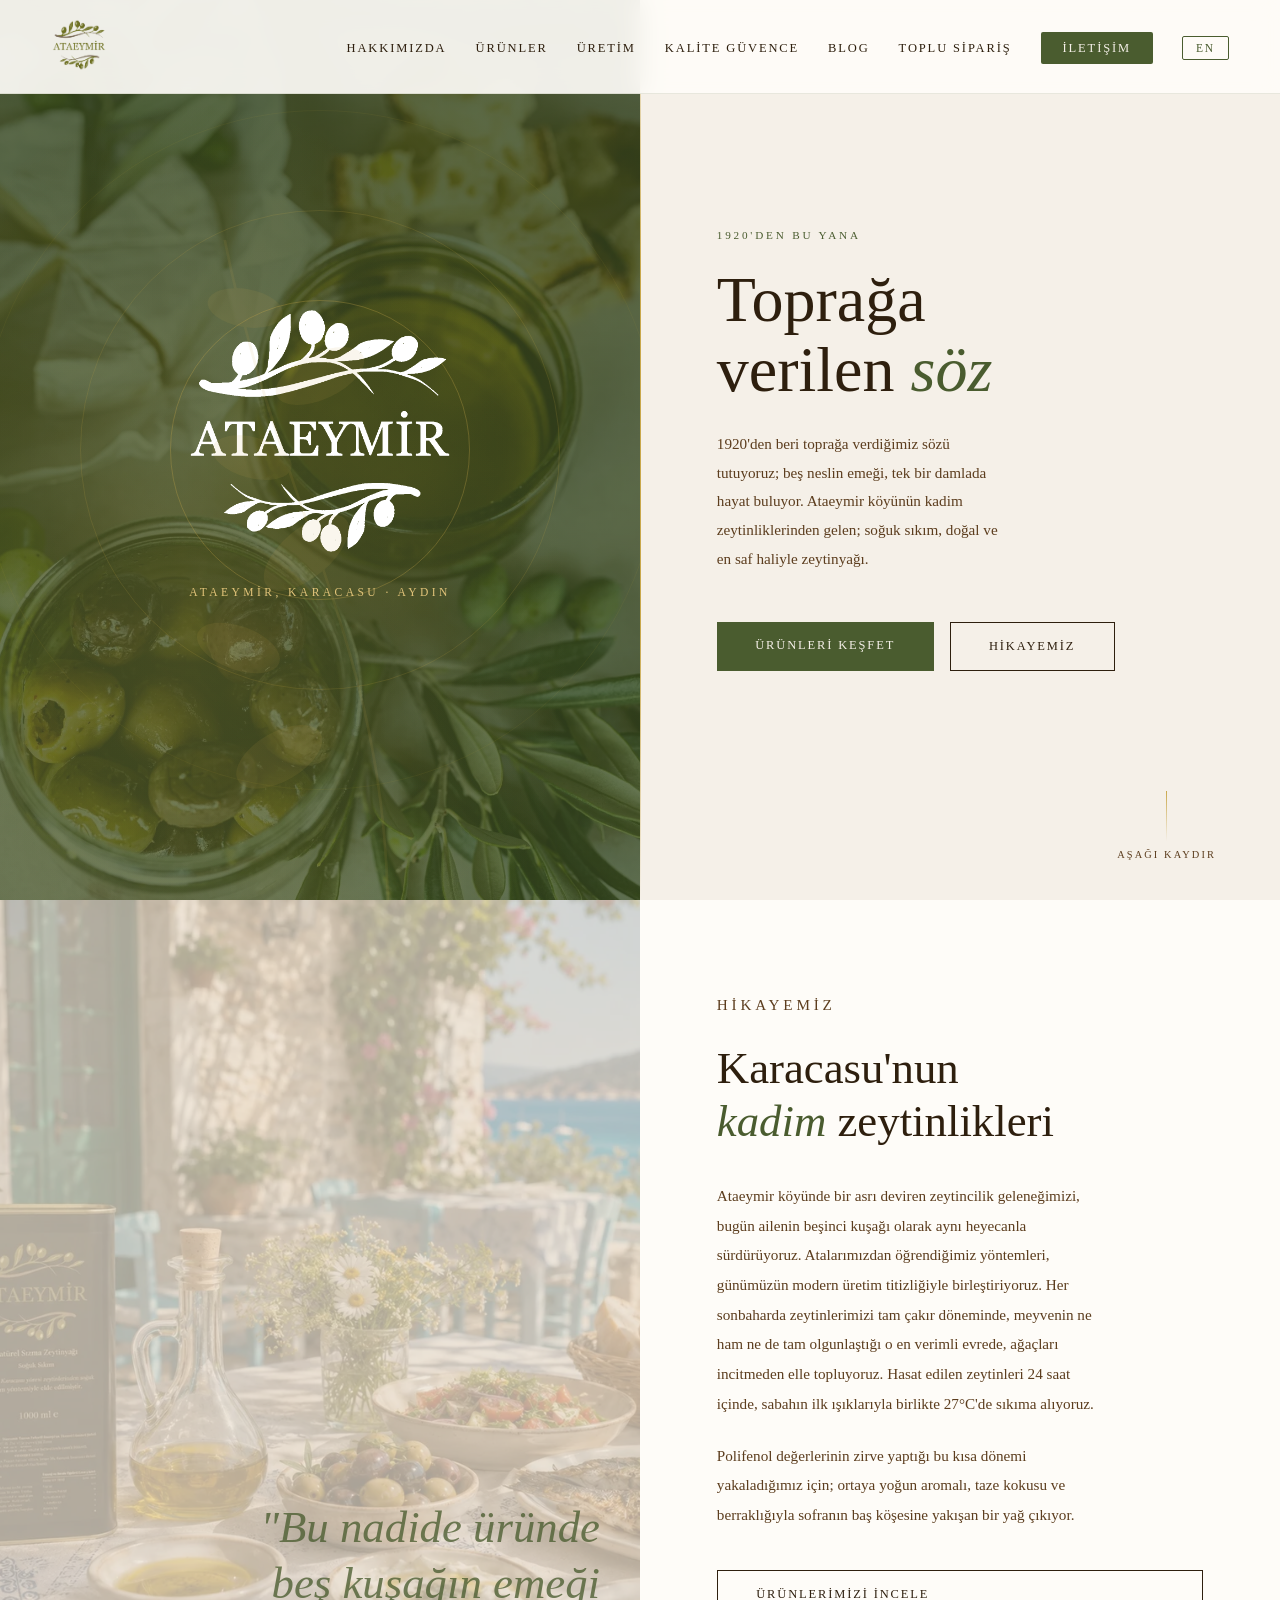
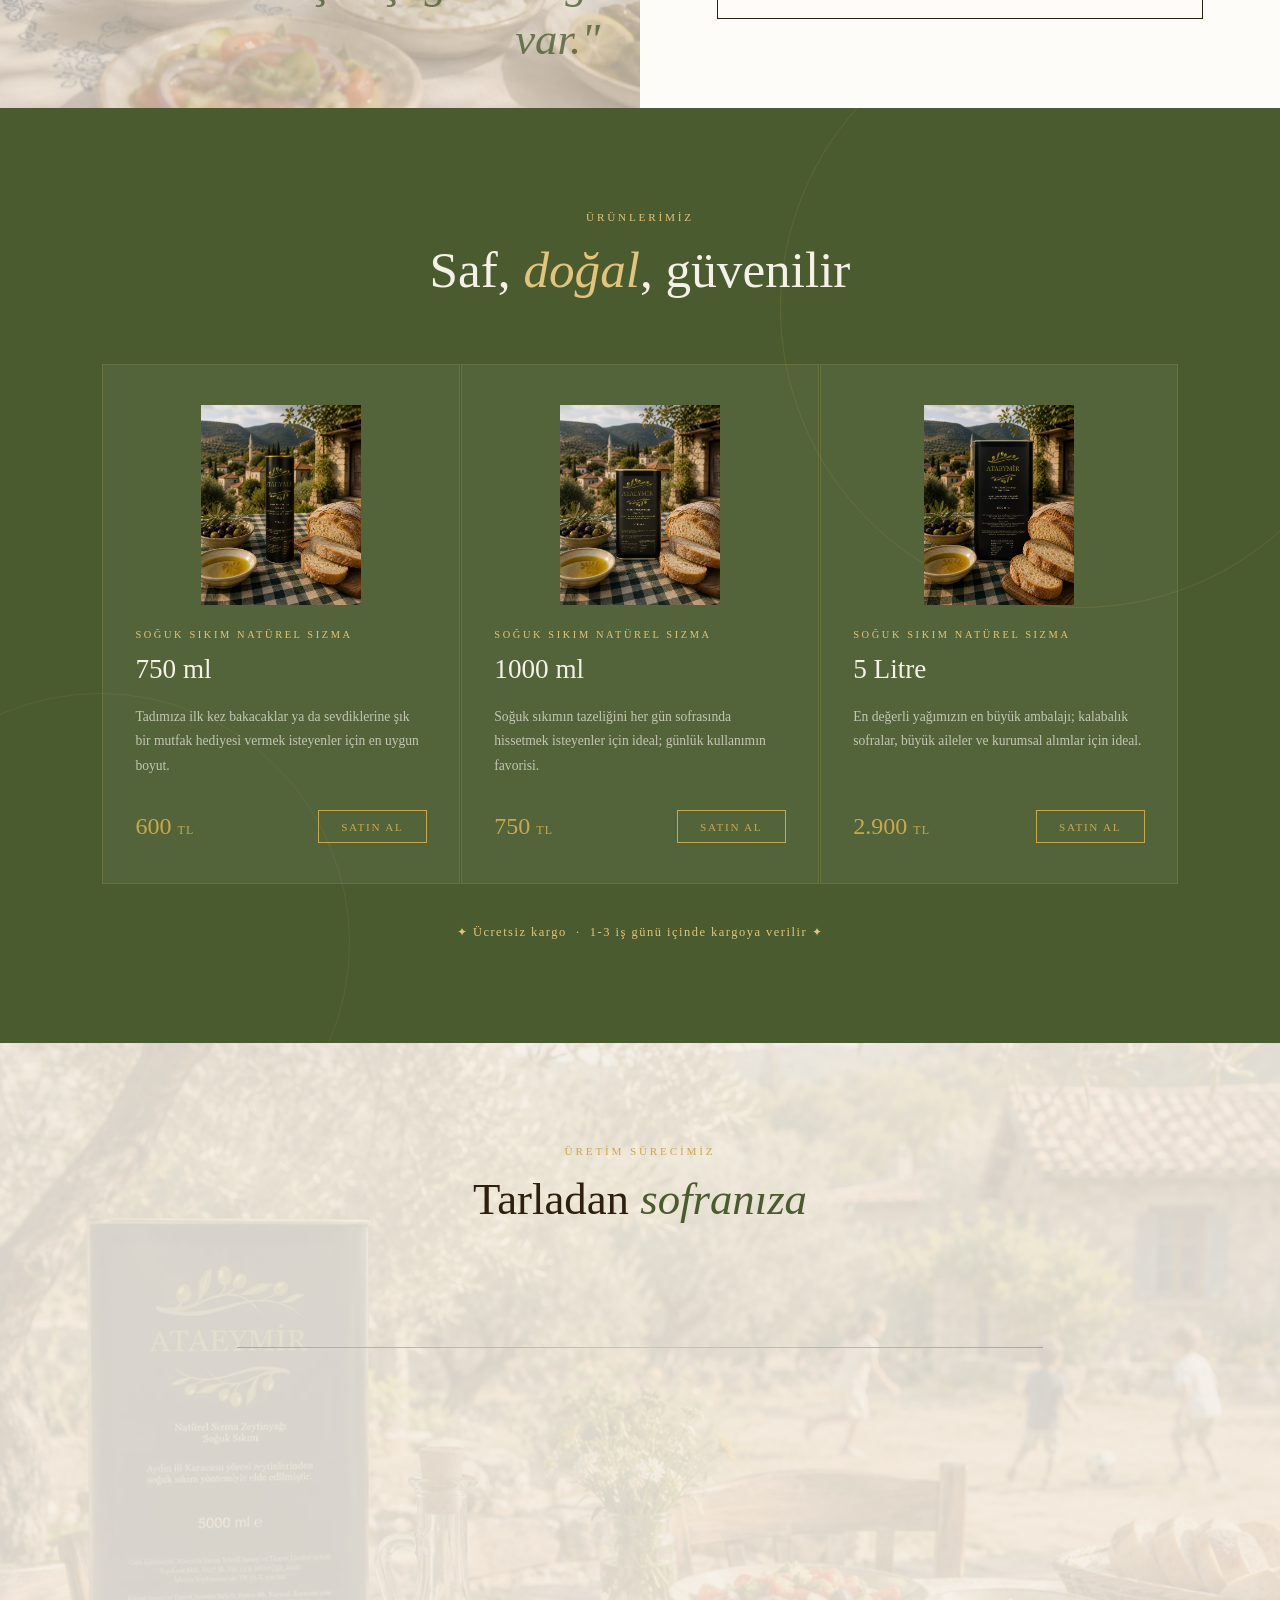
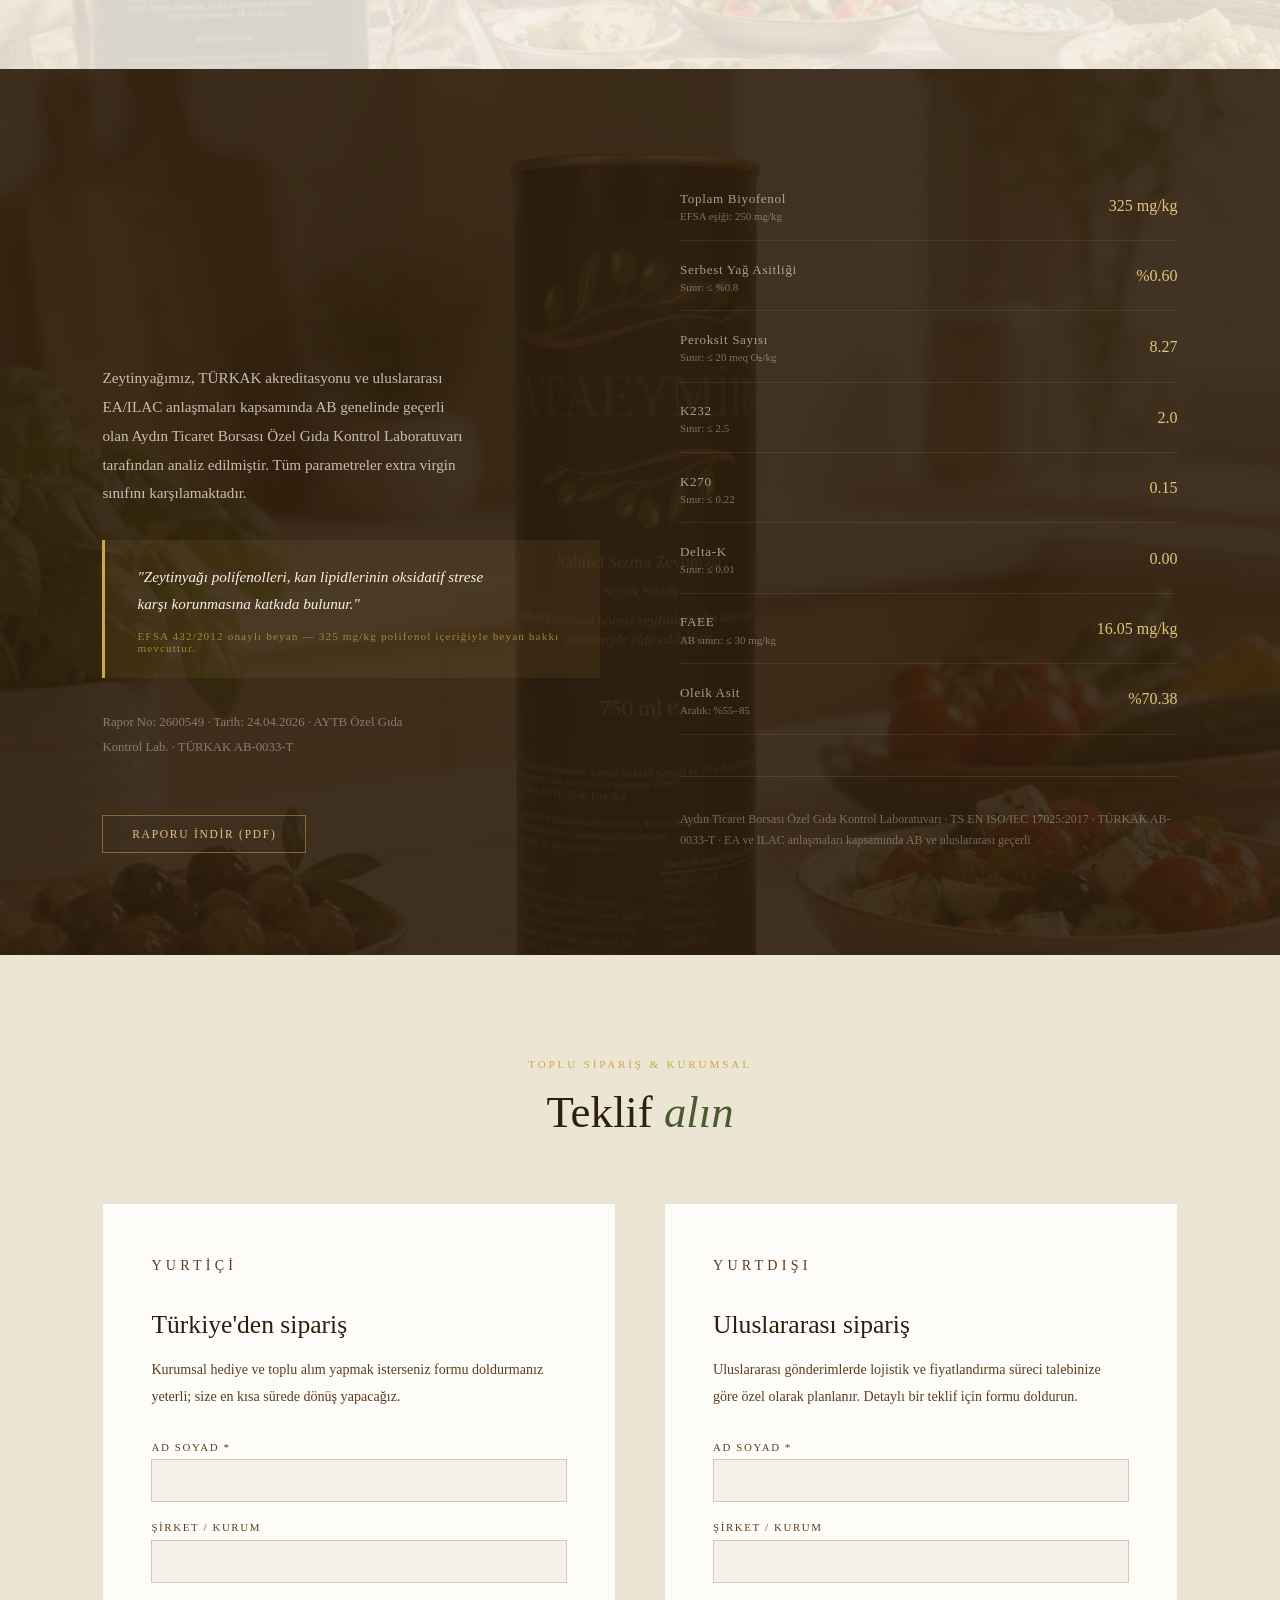
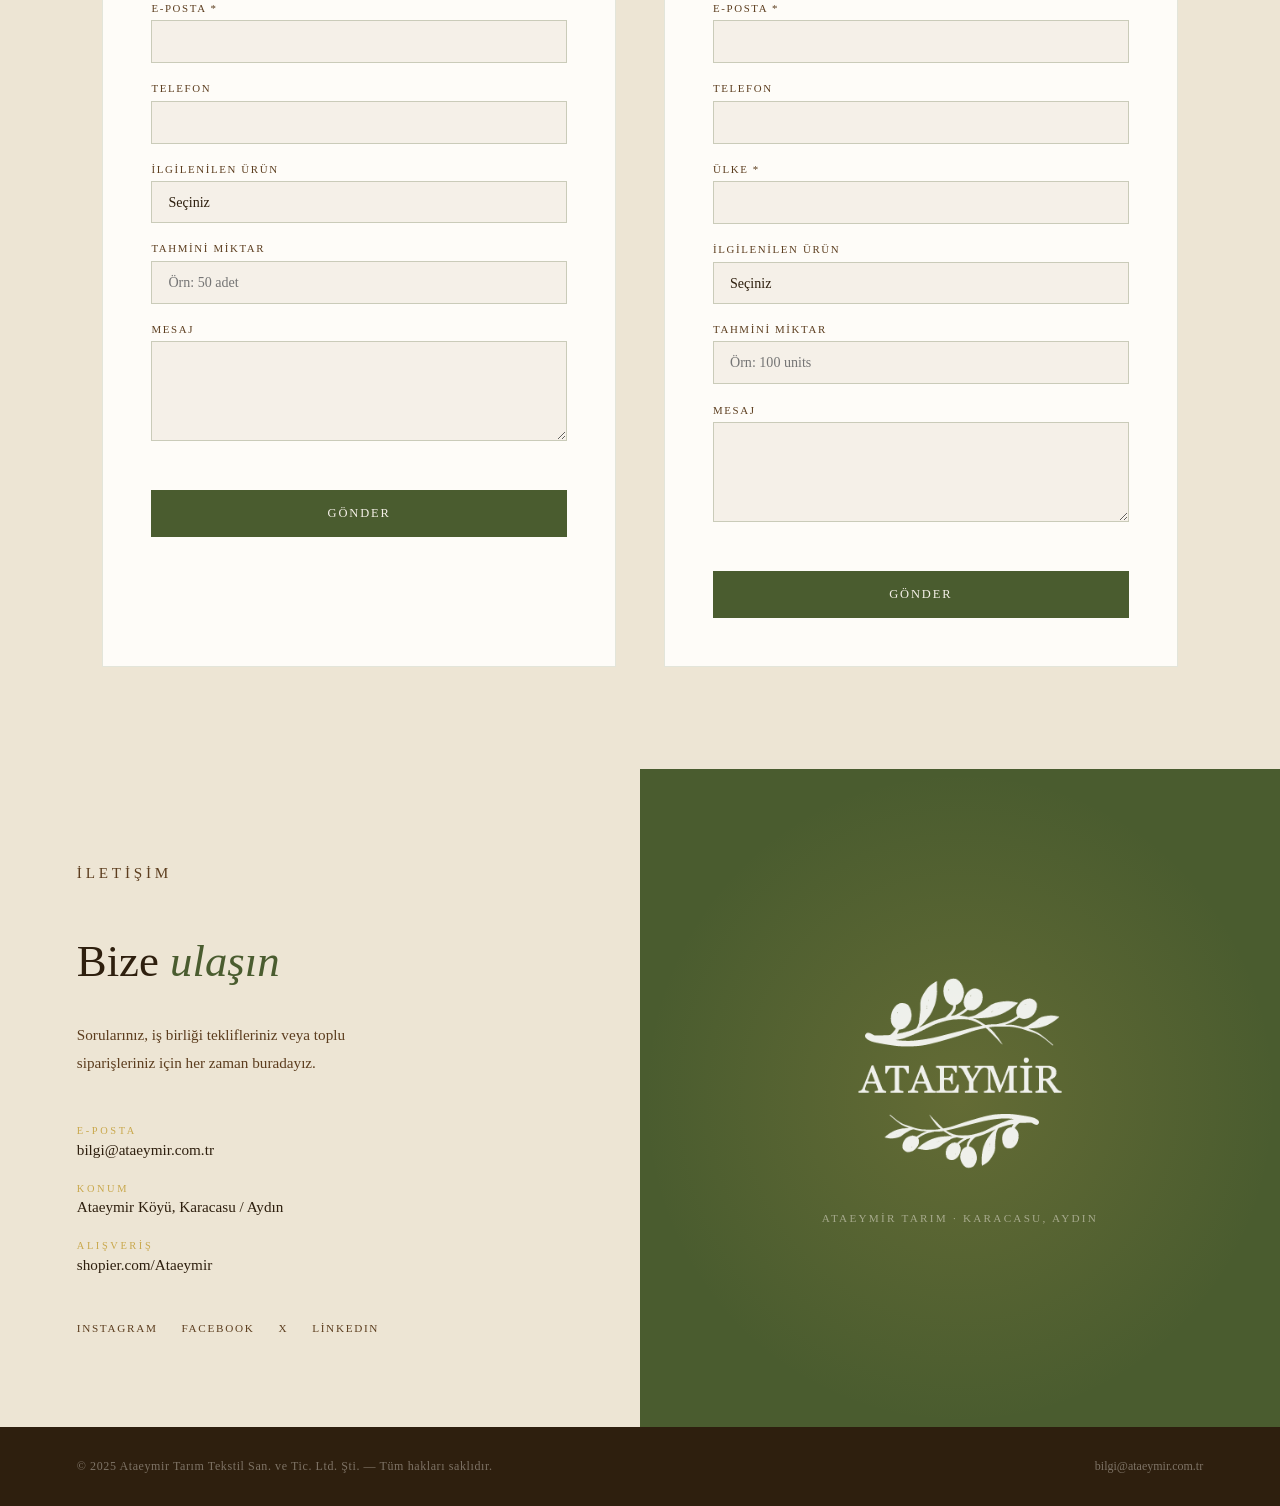
==== commit b0548576: "eski nav JS kalintisi kaldirildi" ====
--- a/index.html
+++ b/index.html
@@ -1191,6 +1191,29 @@
       .process-steps { grid-template-columns: 1fr; }
       footer { flex-direction: column; align-items: flex-start; }
     }
+  
+    /* === ATAEYMIR NAV === */
+    nav{position:fixed;top:0;left:0;right:0;z-index:300;display:flex;align-items:center;justify-content:space-between;padding:19px 4vw;background:rgba(254,252,248,0.92);backdrop-filter:blur(12px);border-bottom:1px solid rgba(74,92,47,0.12);line-height:1;}
+    .nav-logo img{height:52px;}
+    .nav-links{display:flex;gap:29px;list-style:none;}
+    .nav-links a{text-decoration:none;color:#2e1f0e;font-size:12.5px;letter-spacing:0.15em;text-transform:uppercase;font-weight:400;position:relative;transition:color 0.3s;line-height:1;}
+    .nav-links a::after{content:'';position:absolute;bottom:-3px;left:0;width:0;height:1px;background:#c9a84c;transition:width 0.3s;}
+    .nav-links a:hover,.nav-links a.active{color:#4a5c2f;}
+    .nav-links a:hover::after,.nav-links a.active::after{width:100%;}
+    .nav-cta{background:#4a5c2f;color:#f5f0e8!important;padding:9px 22px;border-radius:2px;}
+    .nav-cta:hover{background:#5a7038;}
+    .nav-cta::after,.nav-lang::after{display:none!important;}
+    .nav-lang{border:1px solid #4a5c2f!important;color:#4a5c2f!important;padding:5px 13px!important;border-radius:2px;font-size:11.5px!important;letter-spacing:0.15em;}
+    .nav-lang:hover{background:#4a5c2f!important;color:#f5f0e8!important;}
+    .hamburger{display:none;flex-direction:column;gap:5px;cursor:pointer;background:none;border:none;padding:4px;}
+    .hamburger span{display:block;width:24px;height:2px;background:#2e1f0e;transition:all 0.3s;}
+    @media(max-width:900px){
+      .nav-links{display:none;}
+      .hamburger{display:flex;z-index:301;position:relative;}
+      .nav-links.open{display:flex!important;flex-direction:column;position:fixed;top:0;left:0;width:100vw;height:100vh;background:#fefcf8;align-items:center;justify-content:center;gap:28px;z-index:300;overflow-y:auto;padding:48px 0;}
+      .nav-links.open a{font-size:16px;}
+      body.menu-open{overflow:hidden;position:fixed;width:100%;}
+    }
   </style>
   <!-- Google tag (gtag.js) -->
   <script async src="https://www.googletagmanager.com/gtag/js?id=G-QYYB0YGPQY"></script>
@@ -1200,7 +1223,6 @@
     gtag('js', new Date());
     gtag('config', 'G-QYYB0YGPQY');
   </script>
-  <link rel="stylesheet" href="assets/nav.css" />
 </head>
 <body>
 
@@ -1593,27 +1615,6 @@
   </footer>
 
   <script>
-    // Mobile menu
-    const menuBtn = document.getElementById('menuBtn');
-    const navLinks = document.getElementById('navLinks');
-
-    menuBtn.addEventListener('click', () => {
-      navLinks.classList.toggle('open');
-      const isOpen = navLinks.classList.contains('open');
-      document.body.classList.toggle('menu-open', isOpen);
-      menuBtn.innerHTML = isOpen
-        ? '<span style="transform:rotate(45deg) translate(5px,5px)"></span><span style="opacity:0"></span><span style="transform:rotate(-45deg) translate(5px,-5px)"></span>'
-        : '<span></span><span></span><span></span>';
-    });
-
-    navLinks.querySelectorAll('a').forEach(link => {
-      link.addEventListener('click', () => {
-        navLinks.classList.remove('open');
-        document.body.classList.remove('menu-open');
-        menuBtn.innerHTML = '<span></span><span></span><span></span>';
-      });
-    });
-
     // Scroll reveal
     const observer = new IntersectionObserver((entries) => {
       entries.forEach(e => {
@@ -1643,6 +1644,25 @@
       });
     });
   </script>
-  <script src="assets/nav.js"></script>
+<script>
+(function(){
+  var btn=document.getElementById('menuBtn');
+  var links=document.getElementById('navLinks');
+  if(!btn||!links)return;
+  btn.addEventListener('click',function(){
+    links.classList.toggle('open');
+    var o=links.classList.contains('open');
+    document.body.classList.toggle('menu-open',o);
+    btn.innerHTML=o?'<span style="transform:rotate(45deg) translate(5px,5px)"></span><span style="opacity:0"></span><span style="transform:rotate(-45deg) translate(5px,-5px)"></span>':'<span></span><span></span><span></span>';
+  });
+  links.querySelectorAll('a').forEach(function(a){
+    a.addEventListener('click',function(){
+      links.classList.remove('open');
+      document.body.classList.remove('menu-open');
+      btn.innerHTML='<span></span><span></span><span></span>';
+    });
+  });
+})();
+</script>
 </body>
 </html>
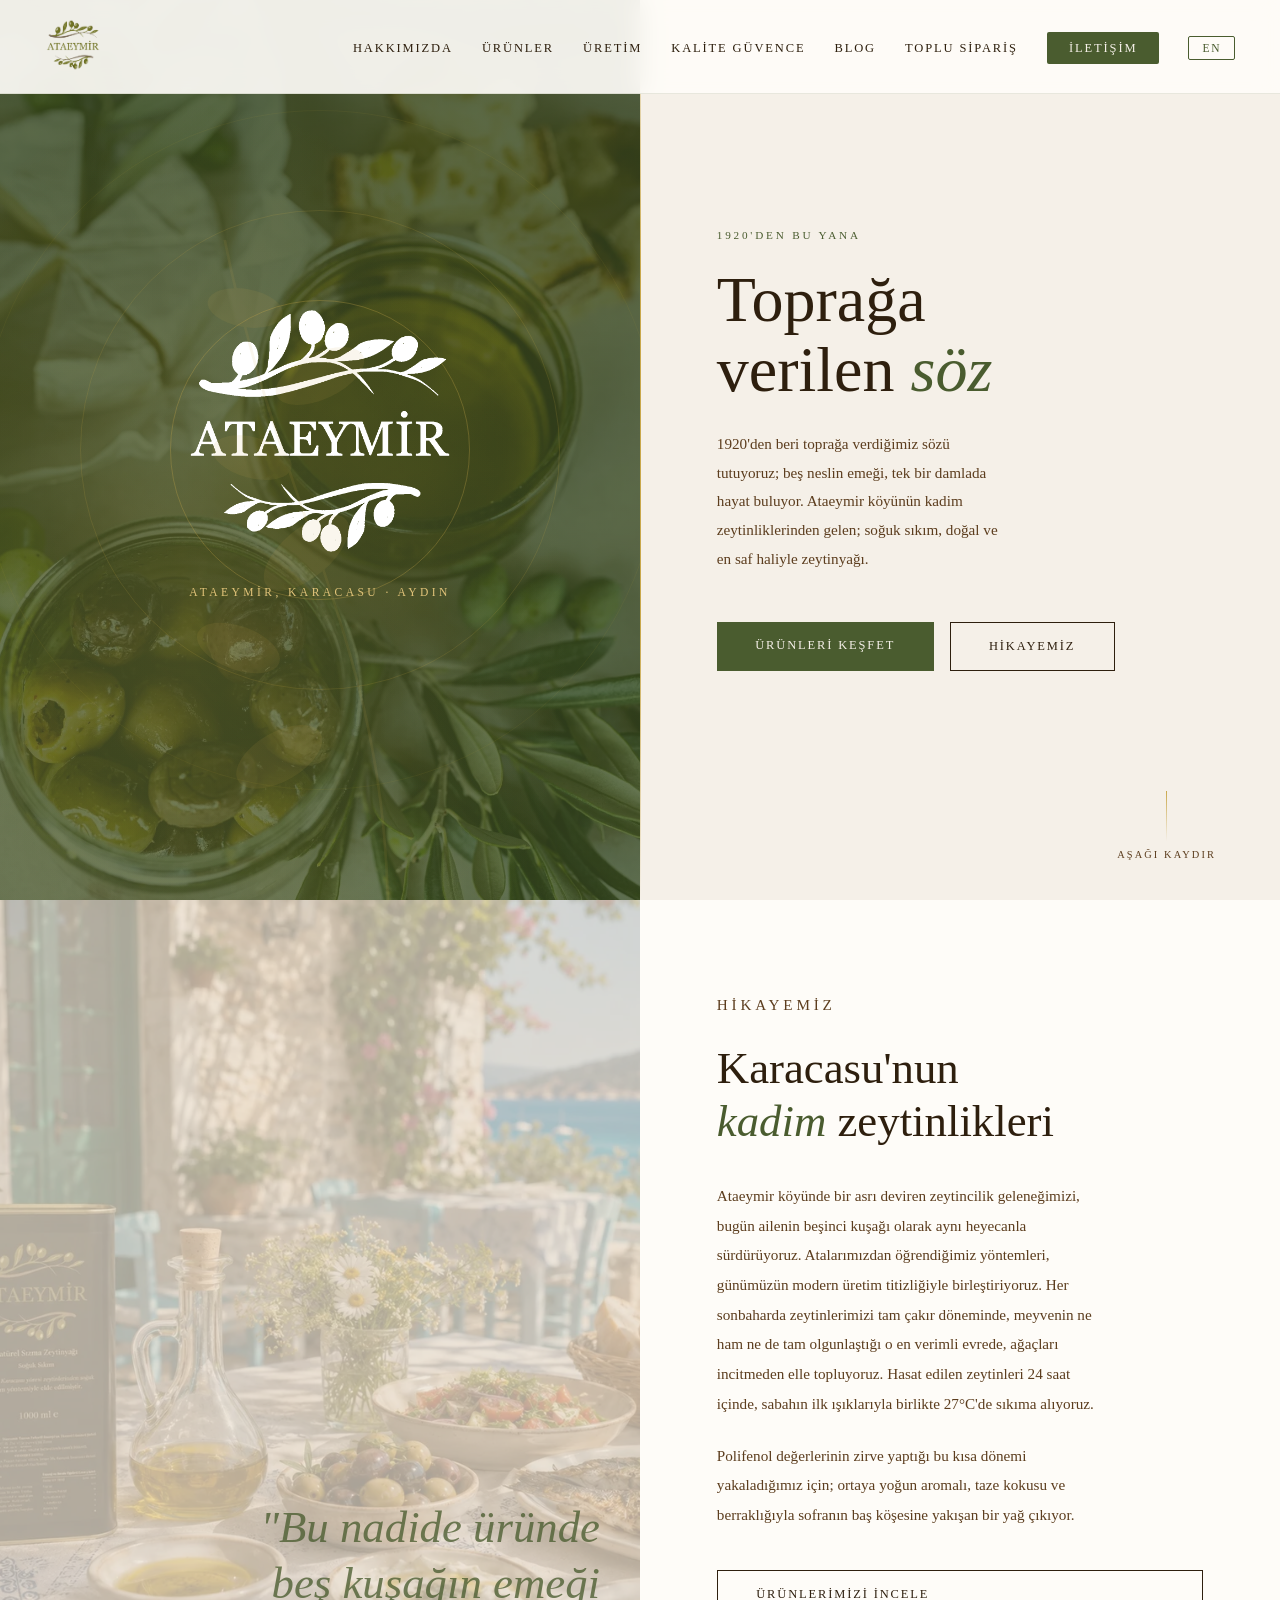
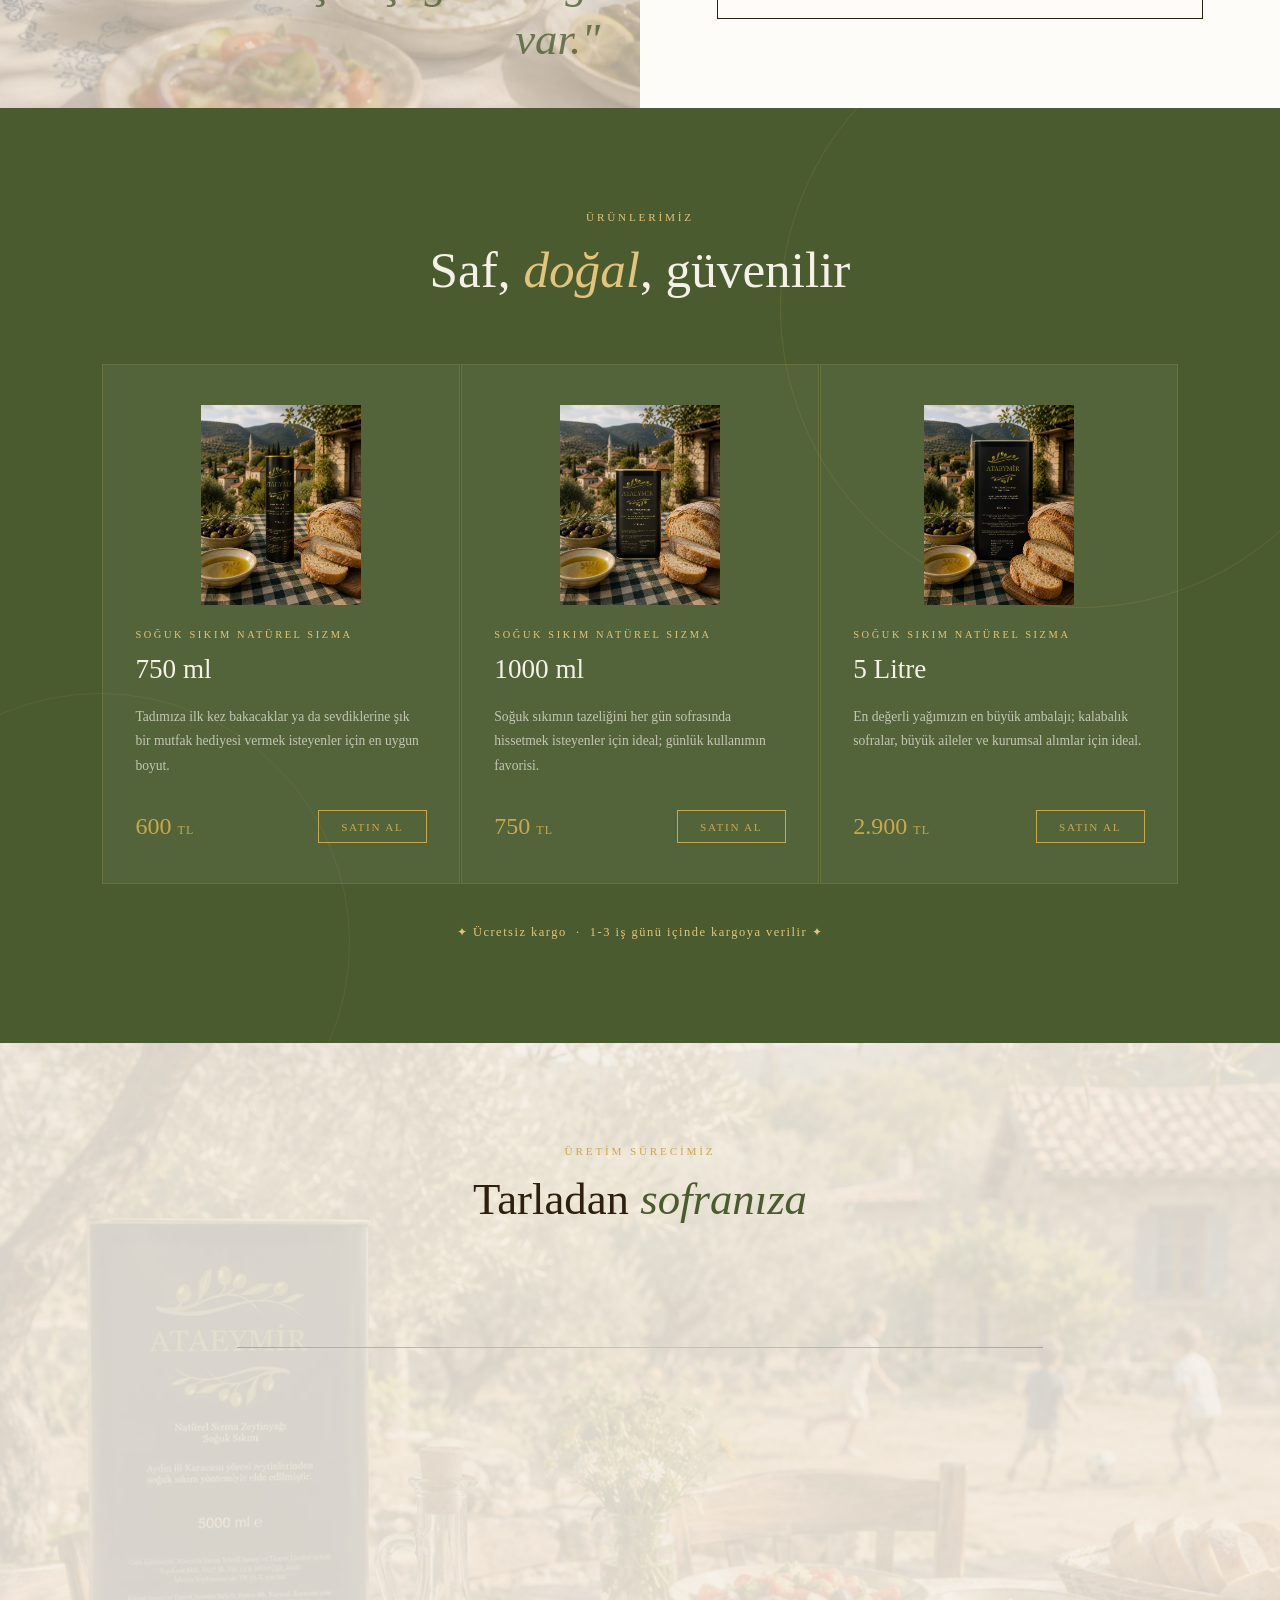
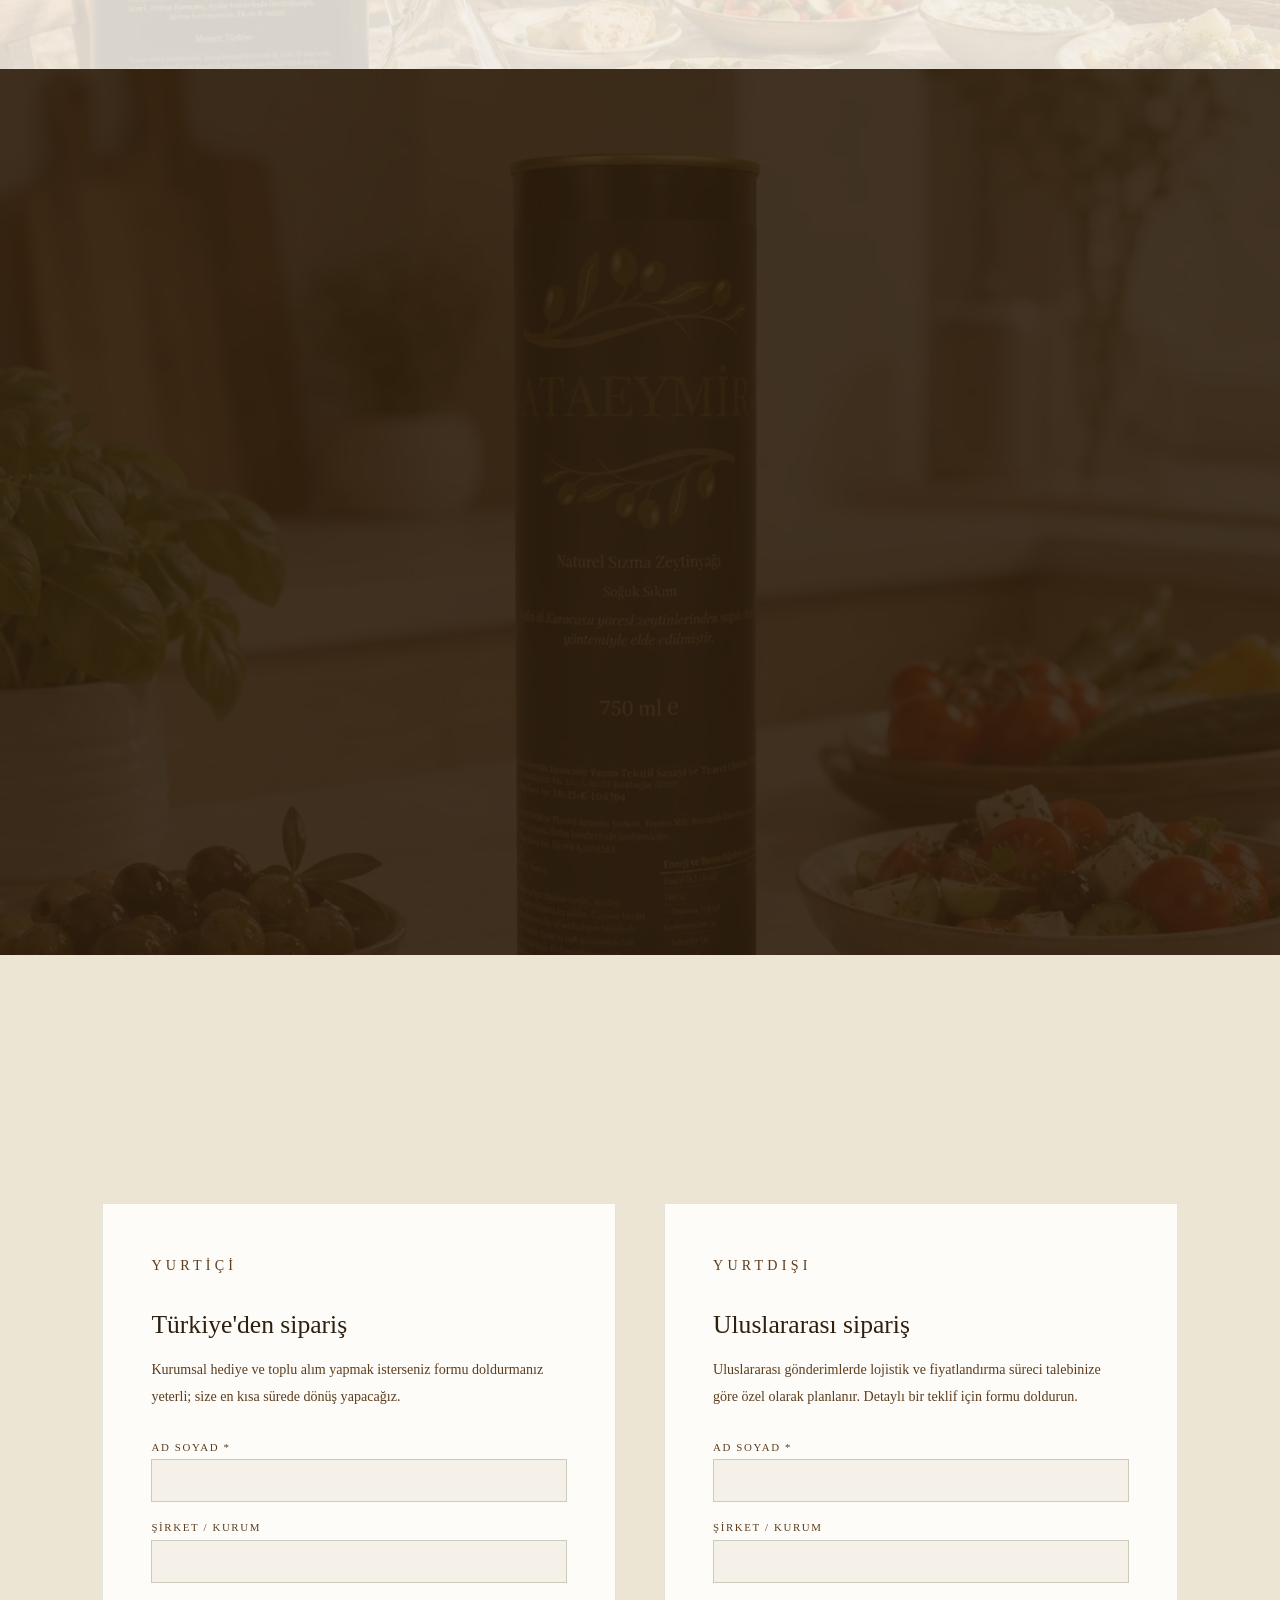
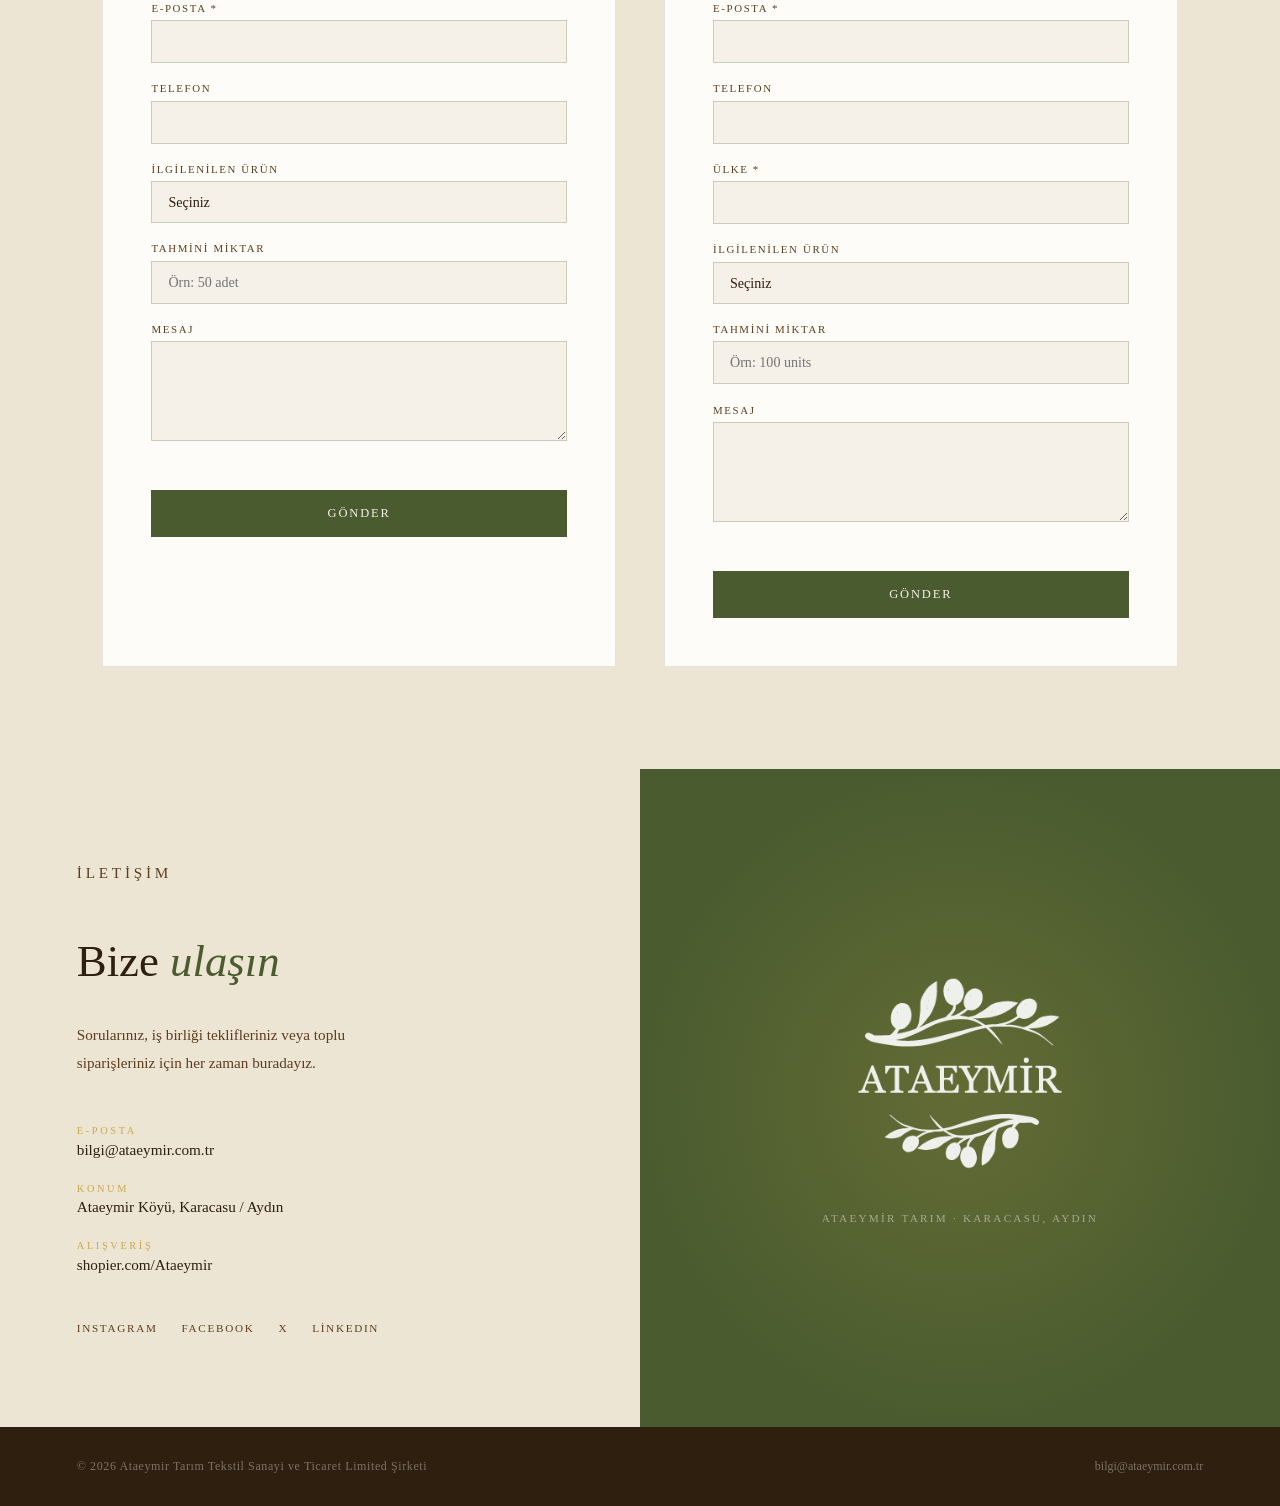
==== commit bbdc1a2a: "footer standartlastirma, blog index nav js duzeltme, nav padding esleme" ====
--- a/index.html
+++ b/index.html
@@ -1193,7 +1193,7 @@
     }
   
     /* === ATAEYMIR NAV === */
-    nav{position:fixed;top:0;left:0;right:0;z-index:300;display:flex;align-items:center;justify-content:space-between;padding:19px 4vw;background:rgba(254,252,248,0.92);backdrop-filter:blur(12px);border-bottom:1px solid rgba(74,92,47,0.12);line-height:1;}
+    nav{position:fixed;top:0;left:0;right:0;z-index:300;display:flex;align-items:center;justify-content:space-between;padding:19px 3.5vw;background:rgba(254,252,248,0.92);backdrop-filter:blur(12px);border-bottom:1px solid rgba(74,92,47,0.12);line-height:1;}
     .nav-logo img{height:52px;}
     .nav-links{display:flex;gap:29px;list-style:none;}
     .nav-links a{text-decoration:none;color:#2e1f0e;font-size:12.5px;letter-spacing:0.15em;text-transform:uppercase;font-weight:400;position:relative;transition:color 0.3s;line-height:1;}
@@ -1609,8 +1609,8 @@
   </section>
 
   <!-- FOOTER -->
-  <footer>
-    <p>© 2025 Ataeymir Tarım Tekstil San. ve Tic. Ltd. Şti. — Tüm hakları saklıdır.</p>
+    <footer>
+    <p>© 2026 Ataeymir Tarım Tekstil Sanayi ve Ticaret Limited Şirketi</p>
     <a href="mailto:bilgi@ataeymir.com.tr">bilgi@ataeymir.com.tr</a>
   </footer>
 
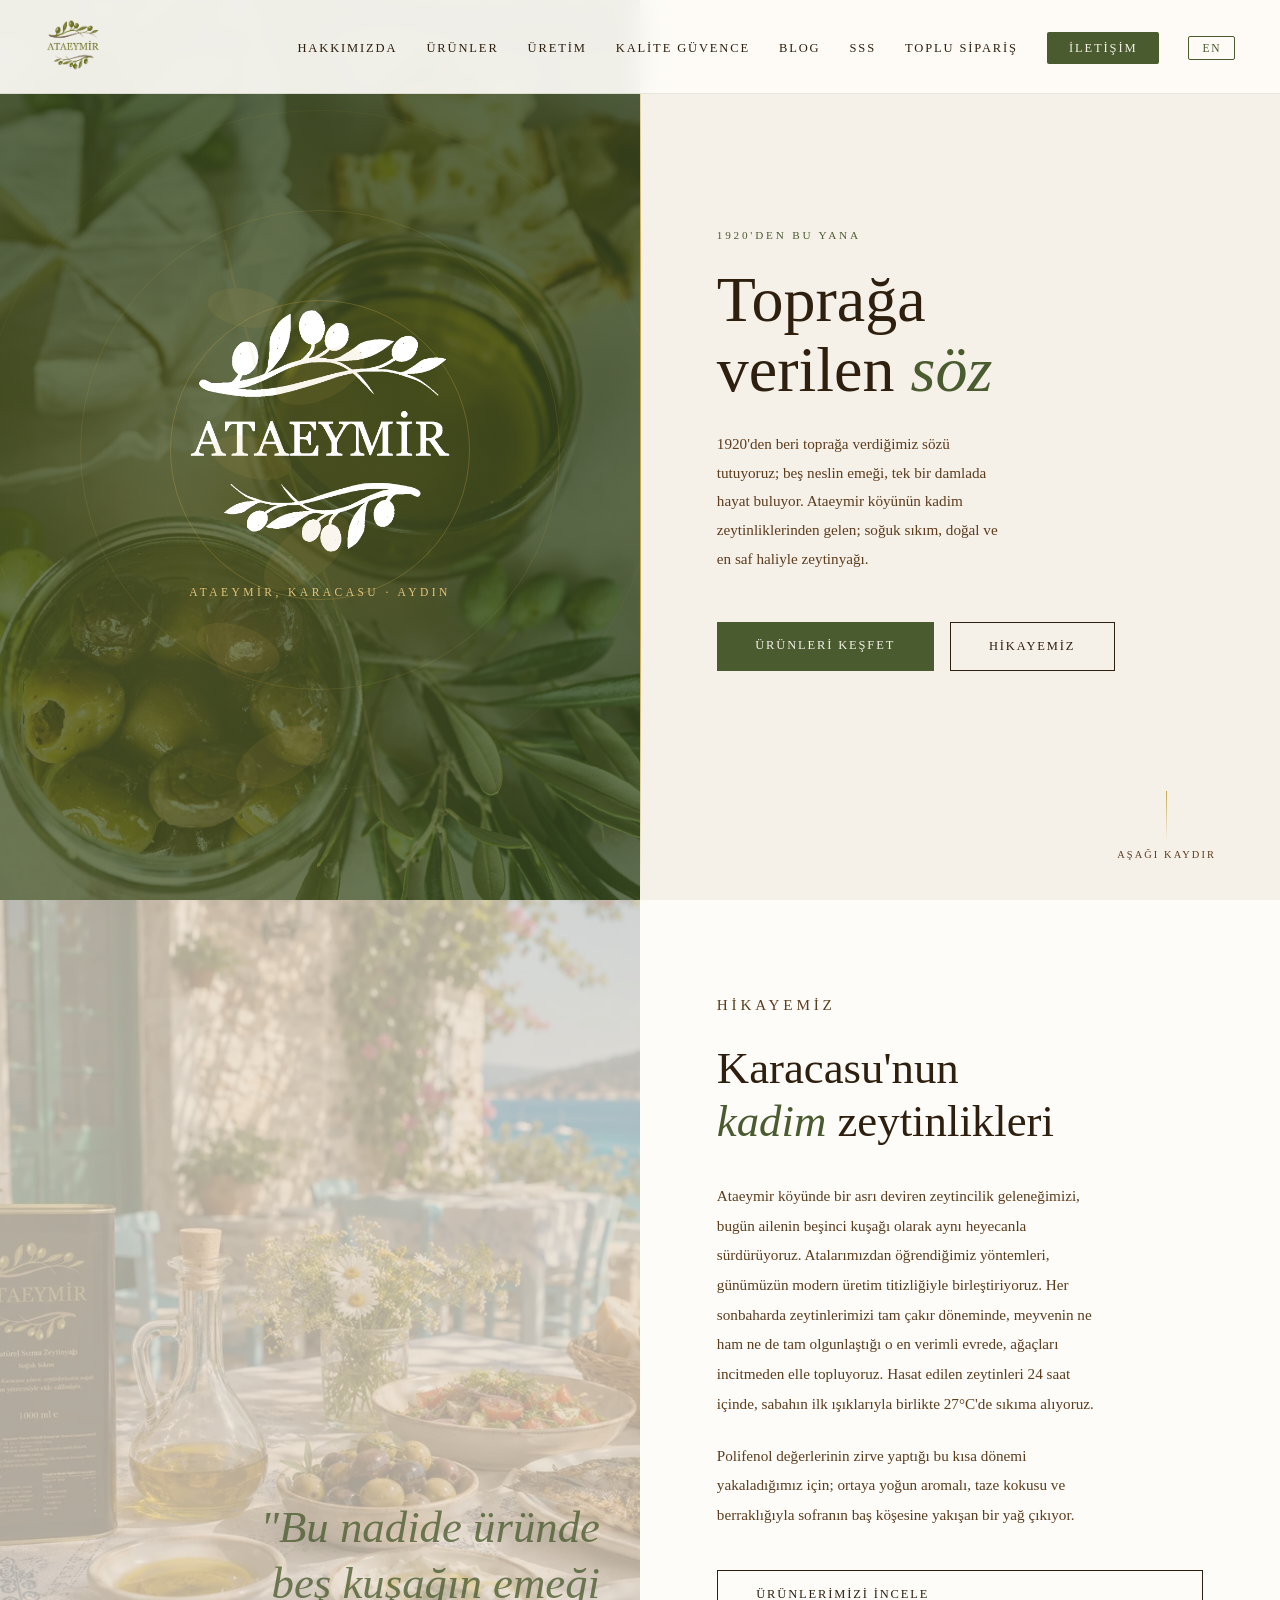
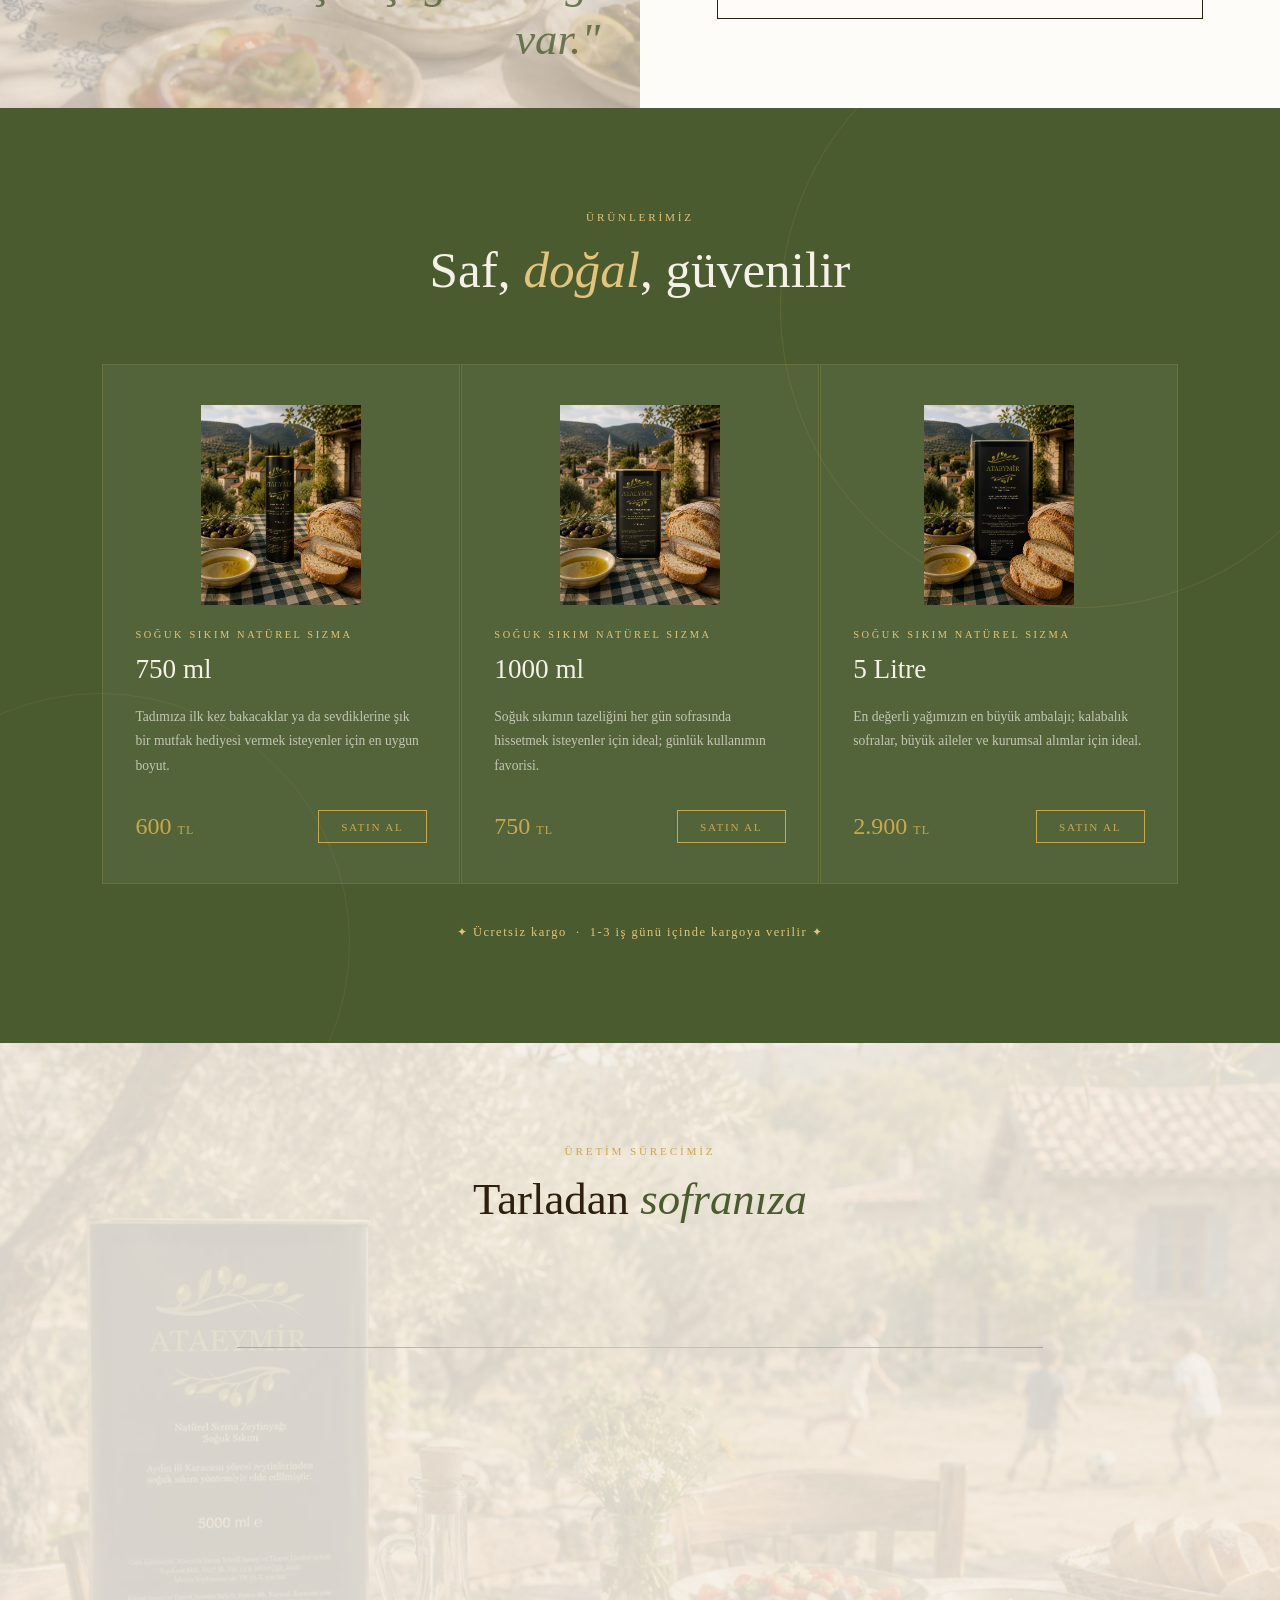
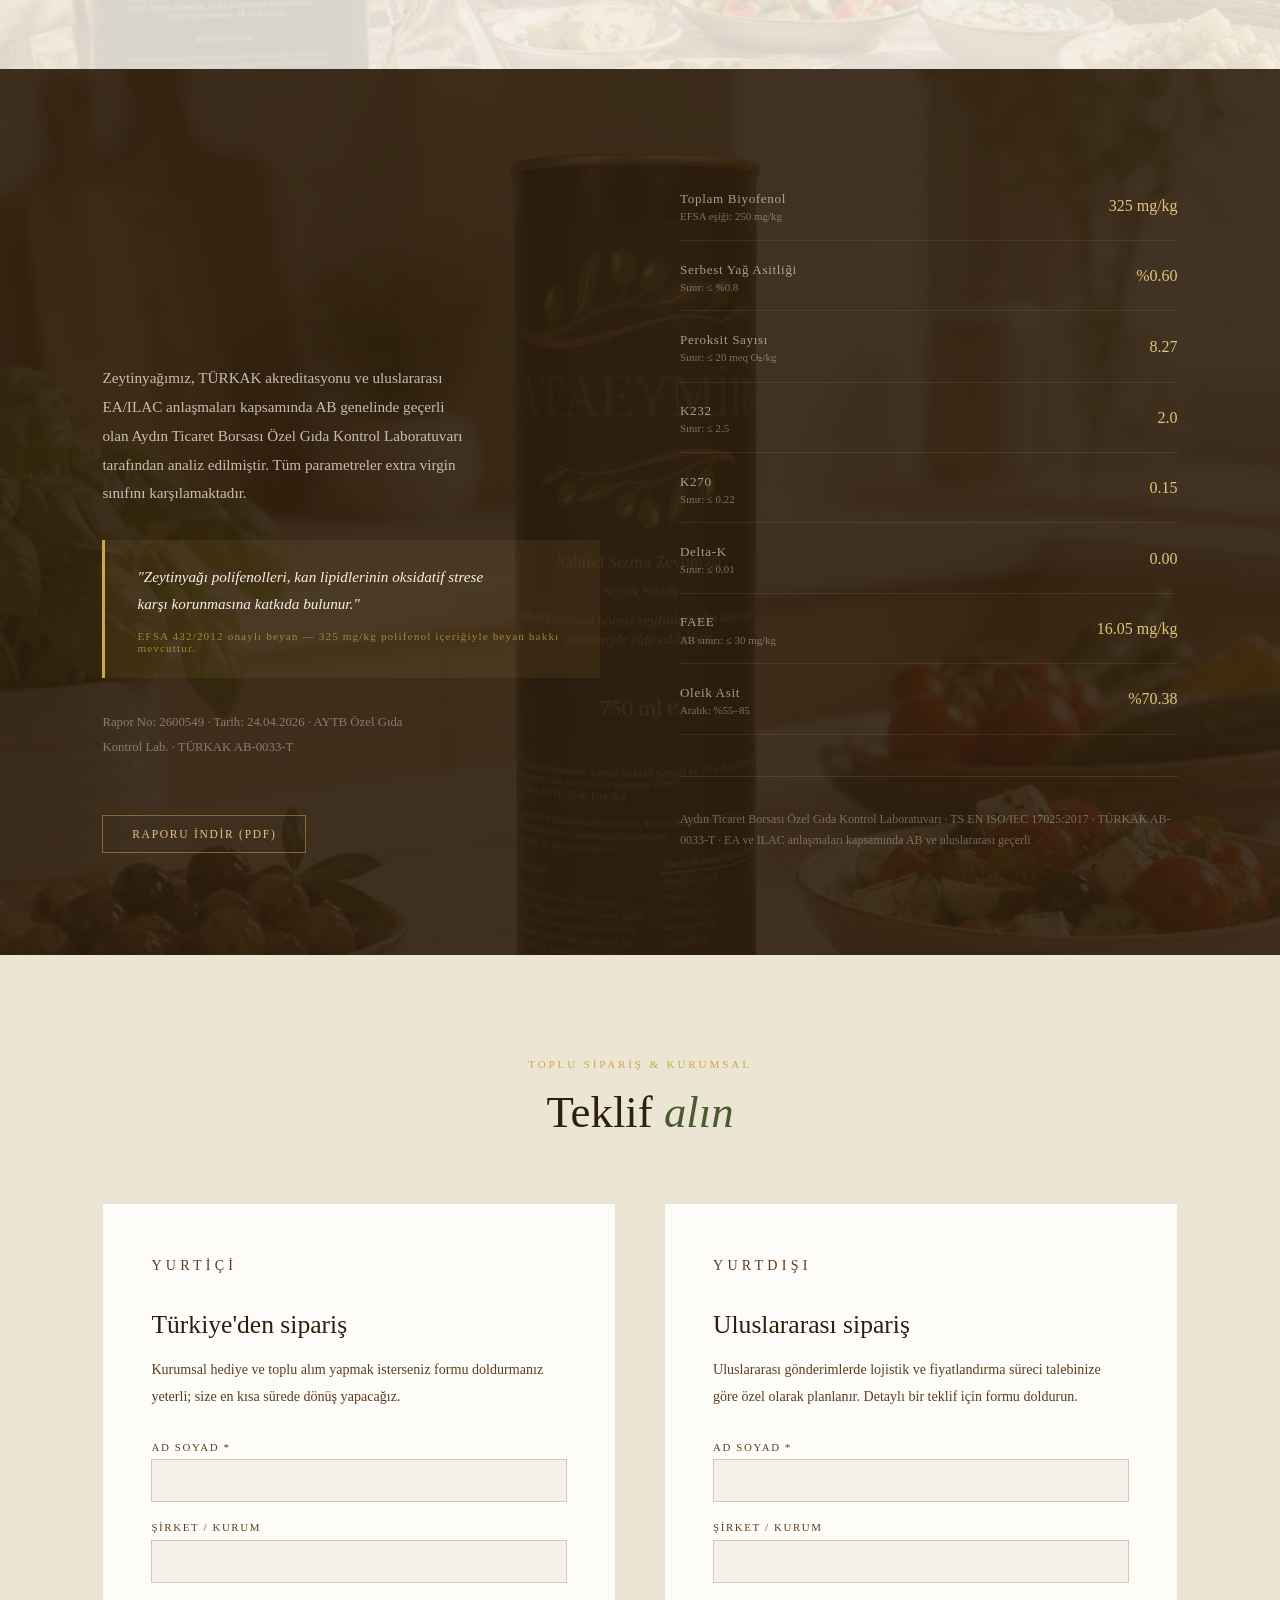
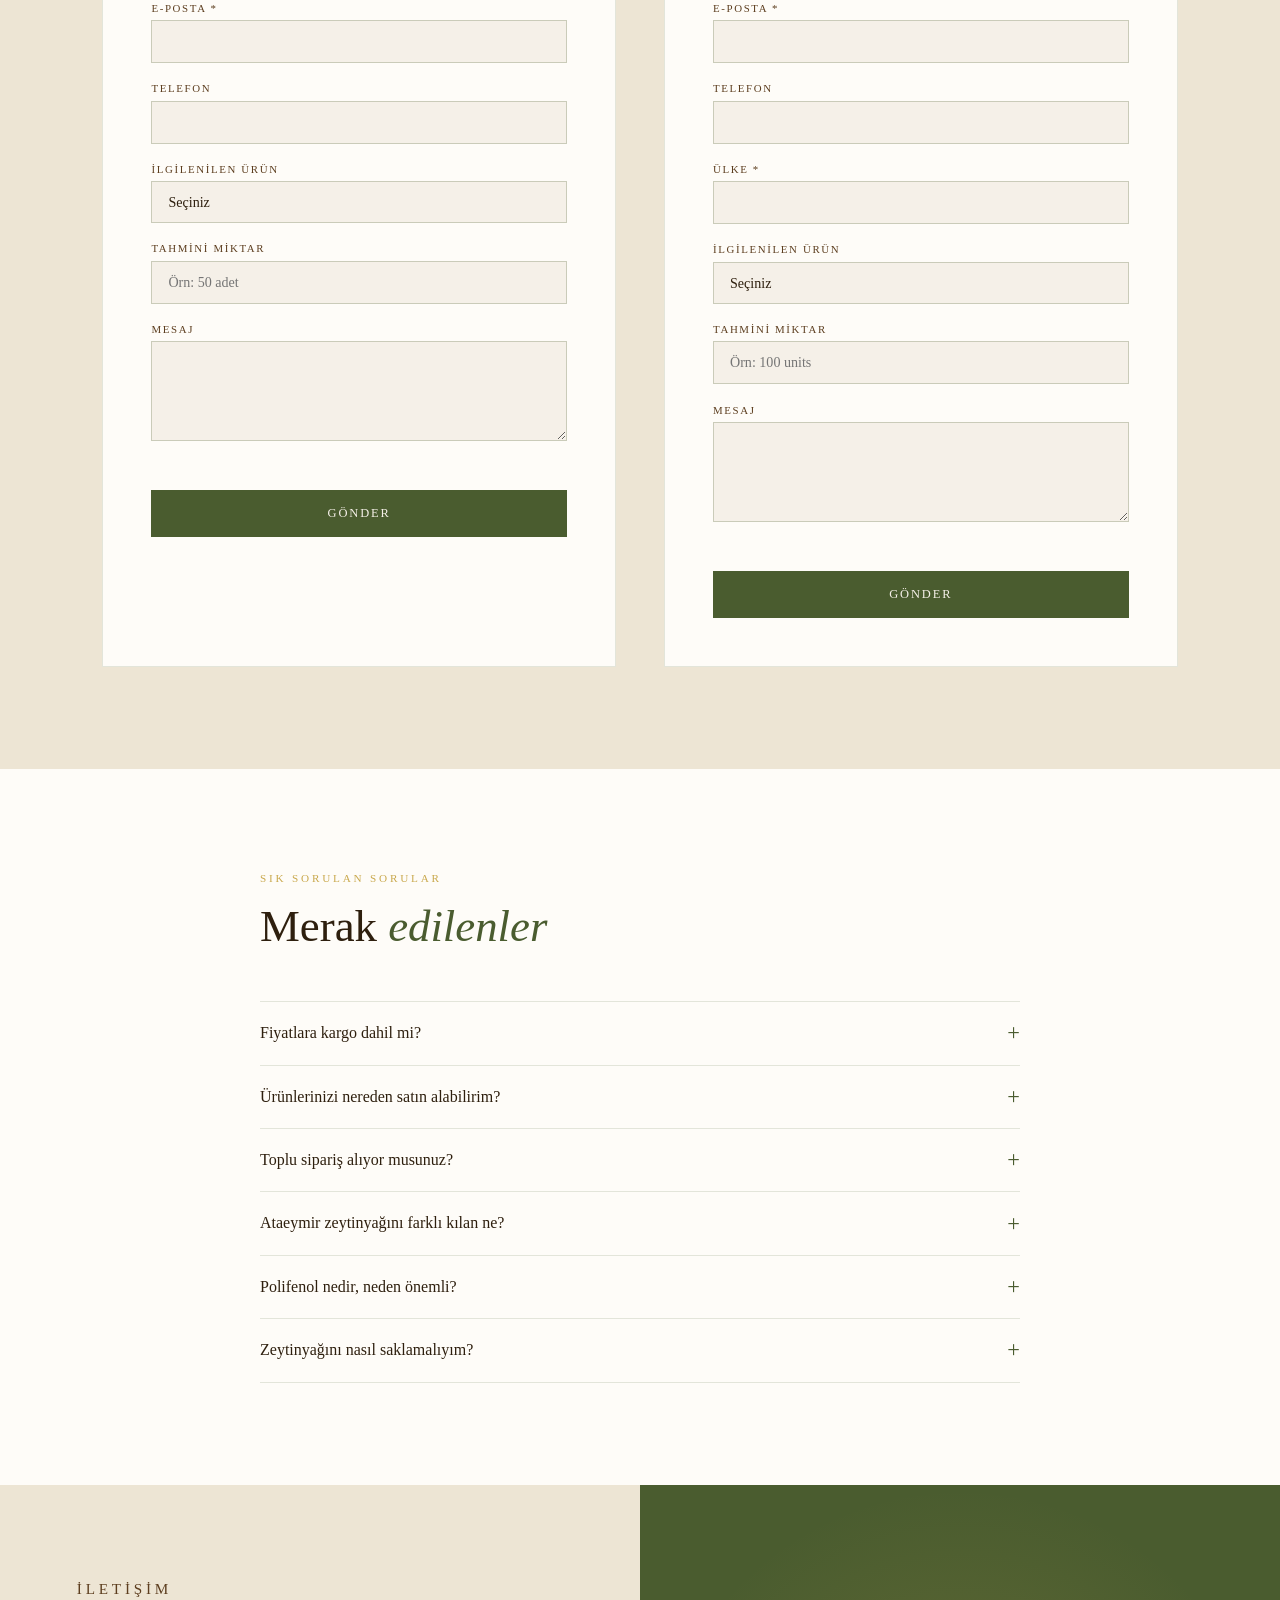
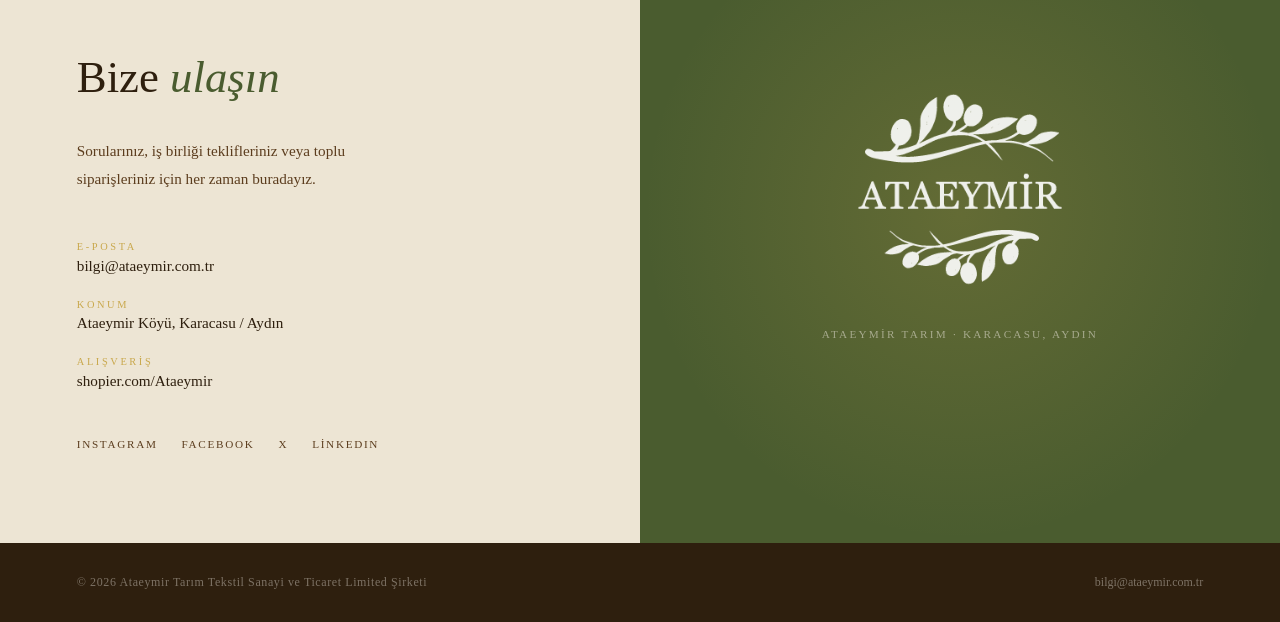
==== commit e04d352c: "tum sayfalara sss faq nav linki eklendi" ====
--- a/index.html
+++ b/index.html
@@ -95,30 +95,6 @@
     ]
   }
   </script>
-  <script type="application/ld+json">
-  {
-    "@context": "https://schema.org",
-    "@type": "FAQPage",
-    "mainEntity": [
-      {
-        "@type": "Question",
-        "name": "Ataeymir zeytinyağının polifenol içeriği nedir?",
-        "acceptedAnswer": {
-          "@type": "Answer",
-          "text": "Ataeymir soğuk sıkım zeytinyağının biyofenol içeriği 325 mg/kg olup EFSA'nın belirlediği 250 mg/kg eşiğinin üzerindedir. Bu değer; EFSA 432/2012 kapsamında 'Zeytinyağı polifenolleri, kan lipidlerinin oksidatif strese karşı korunmasına katkıda bulunur' beyanını kullanma hakkı tanımaktadır. Rapor No: 2600549, AYTB Özel Gıda Kontrol Laboratuvarı, TÜRKAK AB-0033-T."
-        }
-      },
-      {
-        "@type": "Question",
-        "name": "Ataeymir zeytinyağı nasıl üretilir?",
-        "acceptedAnswer": {
-          "@type": "Answer",
-          "text": "Zeytinler her yıl sonbaharda çakır olgunluğunda (ne ham ne de tam olgunlaşmış) elle toplanır. Hasat edilen zeytinler 24 saat içinde 27°C'nin altında soğuk sıkım yöntemiyle işlenir."
-        }
-      }
-    ]
-  }
-  </script>
 
 
 
@@ -1214,6 +1190,46 @@
       .nav-links.open a{font-size:16px;}
       body.menu-open{overflow:hidden;position:fixed;width:100%;}
     }
+
+    /* ─── SSS / FAQ ─────────────────────────────────── */
+    #sss {
+      background: var(--white);
+      padding: clamp(4rem, 8vw, 8rem) clamp(2rem, 8vw, 10rem);
+    }
+    .faq-container { max-width: 760px; margin: 0 auto; }
+    .faq-list { margin-top: 3rem; }
+    .faq-item { border-bottom: 1px solid rgba(74,92,47,0.15); }
+    .faq-item:first-child { border-top: 1px solid rgba(74,92,47,0.15); }
+    .faq-q {
+      font-family: Georgia, 'Times New Roman', serif;
+      font-size: 1rem;
+      font-weight: 400;
+      color: var(--brown);
+      padding: 1.25rem 2rem 1.25rem 0;
+      cursor: pointer;
+      list-style: none;
+      position: relative;
+      line-height: 1.4;
+    }
+    .faq-q::-webkit-details-marker { display: none; }
+    .faq-q::after {
+      content: '+';
+      position: absolute;
+      right: 0;
+      top: 50%;
+      transform: translateY(-50%);
+      font-size: 1.4rem;
+      color: var(--olive);
+      font-style: normal;
+    }
+    details[open] > .faq-q::after { content: '\2212'; }
+    .faq-a {
+      font-size: 0.92rem;
+      line-height: 1.85;
+      color: var(--brown-mid);
+      padding: 0 2rem 1.4rem 0;
+      max-width: 680px;
+    }
   </style>
   <!-- Google tag (gtag.js) -->
   <script async src="https://www.googletagmanager.com/gtag/js?id=G-QYYB0YGPQY"></script>
@@ -1223,6 +1239,20 @@
     gtag('js', new Date());
     gtag('config', 'G-QYYB0YGPQY');
   </script>
+  <script type="application/ld+json">
+  {
+    "@context": "https://schema.org",
+    "@type": "FAQPage",
+    "mainEntity": [
+      {"@type":"Question","name":"Fiyatlara kargo dahil mi?","acceptedAnswer":{"@type":"Answer","text":"Evet. Shopier'da gördüğünüz fiyat üzerinden başka bir ödeme yapmazsınız."}},
+      {"@type":"Question","name":"Ürünlerinizi nereden satın alabilirim?","acceptedAnswer":{"@type":"Answer","text":"Doğrudan ataeymir.com.tr üzerinden sipariş verebilirsiniz. Ayrıca Zeytinhouse'da da yer alıyoruz."}},
+      {"@type":"Question","name":"Toplu sipariş alıyor musunuz?","acceptedAnswer":{"@type":"Answer","text":"Evet, minimum 360 litre toplu sipariş alıyoruz. Detaylar ve fiyat listesi için toplu sipariş formundan bize ulaşabilirsiniz."}},
+      {"@type":"Question","name":"Ataeymir zeytinyağını farklı kılan ne?","acceptedAnswer":{"@type":"Answer","text":"Zeytinleri çakır evresinde hasat ediyoruz; polifenol içeriğinin en yüksek olduğu an bu. Sıkımı 24 saat içinde, 27°C altında tamamlıyoruz. Ürünümüzün kalitesini TÜRKAK akreditasyonlu laboratuvar analizleriyle düzenli aralıklarla kontrol edip belgeliyoruz."}},
+      {"@type":"Question","name":"Polifenol nedir, neden önemli?","acceptedAnswer":{"@type":"Answer","text":"Zeytinyağının asıl sağlık değerini belirleyen biyoaktif bileşiklerdir. Avrupa Gıda Güvenliği Otoritesi bu bileşikler için yasal bir sağlık beyanı onaylamış durumda."}},
+      {"@type":"Question","name":"Zeytinyağını nasıl saklamalıyım?","acceptedAnswer":{"@type":"Answer","text":"Serin ve karanlık bir ortamda, cam veya teneke kapta saklayın. Plastik kap ve doğrudan güneş ışığı yağın kalitesini düşürür."}}
+    ]
+  }
+  </script>
 </head>
 <body>
 
@@ -1235,6 +1265,7 @@
       <li><a href="#uretim">Üretim</a></li>
       <li><a href="#bilim">Kalite Güvence</a></li>
       <li><a href="/blog/">Blog</a></li>
+      <li><a href="#sss">SSS</a></li>
       <li><a href="#b2b">Toplu Sipariş</a></li>
       <li><a href="#iletisim" class="nav-cta">İletişim</a></li>
       <li><a href="en.html" class="nav-lang">EN</a></li>
@@ -1562,6 +1593,47 @@
         <div class="b2b-success" id="success-int">
           Talebinizi aldık; en kısa sürede <strong>bilgi@ataeymir.com.tr</strong> üzerinden sizinle irtibata geçeceğiz.
         </div>
+      </div>
+    </div>
+  </section>
+
+  <!-- SSS -->
+  <section id="sss">
+    <div class="faq-container">
+      <p class="section-label reveal">Sık Sorulan Sorular</p>
+      <h2 class="section-title reveal">Merak <em>edilenler</em></h2>
+      <div class="faq-list">
+
+        <details class="faq-item">
+          <summary class="faq-q">Fiyatlara kargo dahil mi?</summary>
+          <p class="faq-a">Evet. Shopier'da gördüğünüz fiyat üzerinden başka bir ödeme yapmazsınız.</p>
+        </details>
+
+        <details class="faq-item">
+          <summary class="faq-q">Ürünlerinizi nereden satın alabilirim?</summary>
+          <p class="faq-a">Doğrudan ataeymir.com.tr üzerinden sipariş verebilirsiniz. Ayrıca Zeytinhouse'da da yer alıyoruz.</p>
+        </details>
+
+        <details class="faq-item">
+          <summary class="faq-q">Toplu sipariş alıyor musunuz?</summary>
+          <p class="faq-a">Evet, minimum 360 litre toplu sipariş alıyoruz. Detaylar ve fiyat listesi için sayfamızdaki toplu sipariş formundan bize ulaşabilirsiniz.</p>
+        </details>
+
+        <details class="faq-item">
+          <summary class="faq-q">Ataeymir zeytinyağını farklı kılan ne?</summary>
+          <p class="faq-a">Zeytinleri tam olgunlaşmadan, yeşilden mora döndüğü kısa pencerede hasat ediyoruz. Bu evreye çakır deniyor; polifenol içeriğinin en yüksek olduğu an bu. Sıkımı 24 saat içinde, 27°C altında tamamlıyoruz. Ürünümüzün kalitesini TÜRKAK akreditasyonlu laboratuvar analizleriyle düzenli aralıklarla kontrol edip belgeliyoruz.</p>
+        </details>
+
+        <details class="faq-item">
+          <summary class="faq-q">Polifenol nedir, neden önemli?</summary>
+          <p class="faq-a">Zeytinyağının asıl sağlık değerini belirleyen biyoaktif bileşiklerdir. Avrupa Gıda Güvenliği Otoritesi bu bileşikler için yasal bir sağlık beyanı onaylamış durumda. Detaylı bilimsel açıklamayı <a href="/blog/zeytinyaginda-polifenol-nedir.html" style="color:var(--olive);text-decoration:none;">blog yazımızda</a> bulabilirsiniz.</p>
+        </details>
+
+        <details class="faq-item">
+          <summary class="faq-q">Zeytinyağını nasıl saklamalıyım?</summary>
+          <p class="faq-a">Serin ve karanlık bir ortamda, cam veya teneke kapta saklayın. Plastik kap ve doğrudan güneş ışığı yağın kalitesini düşürür.</p>
+        </details>
+
       </div>
     </div>
   </section>
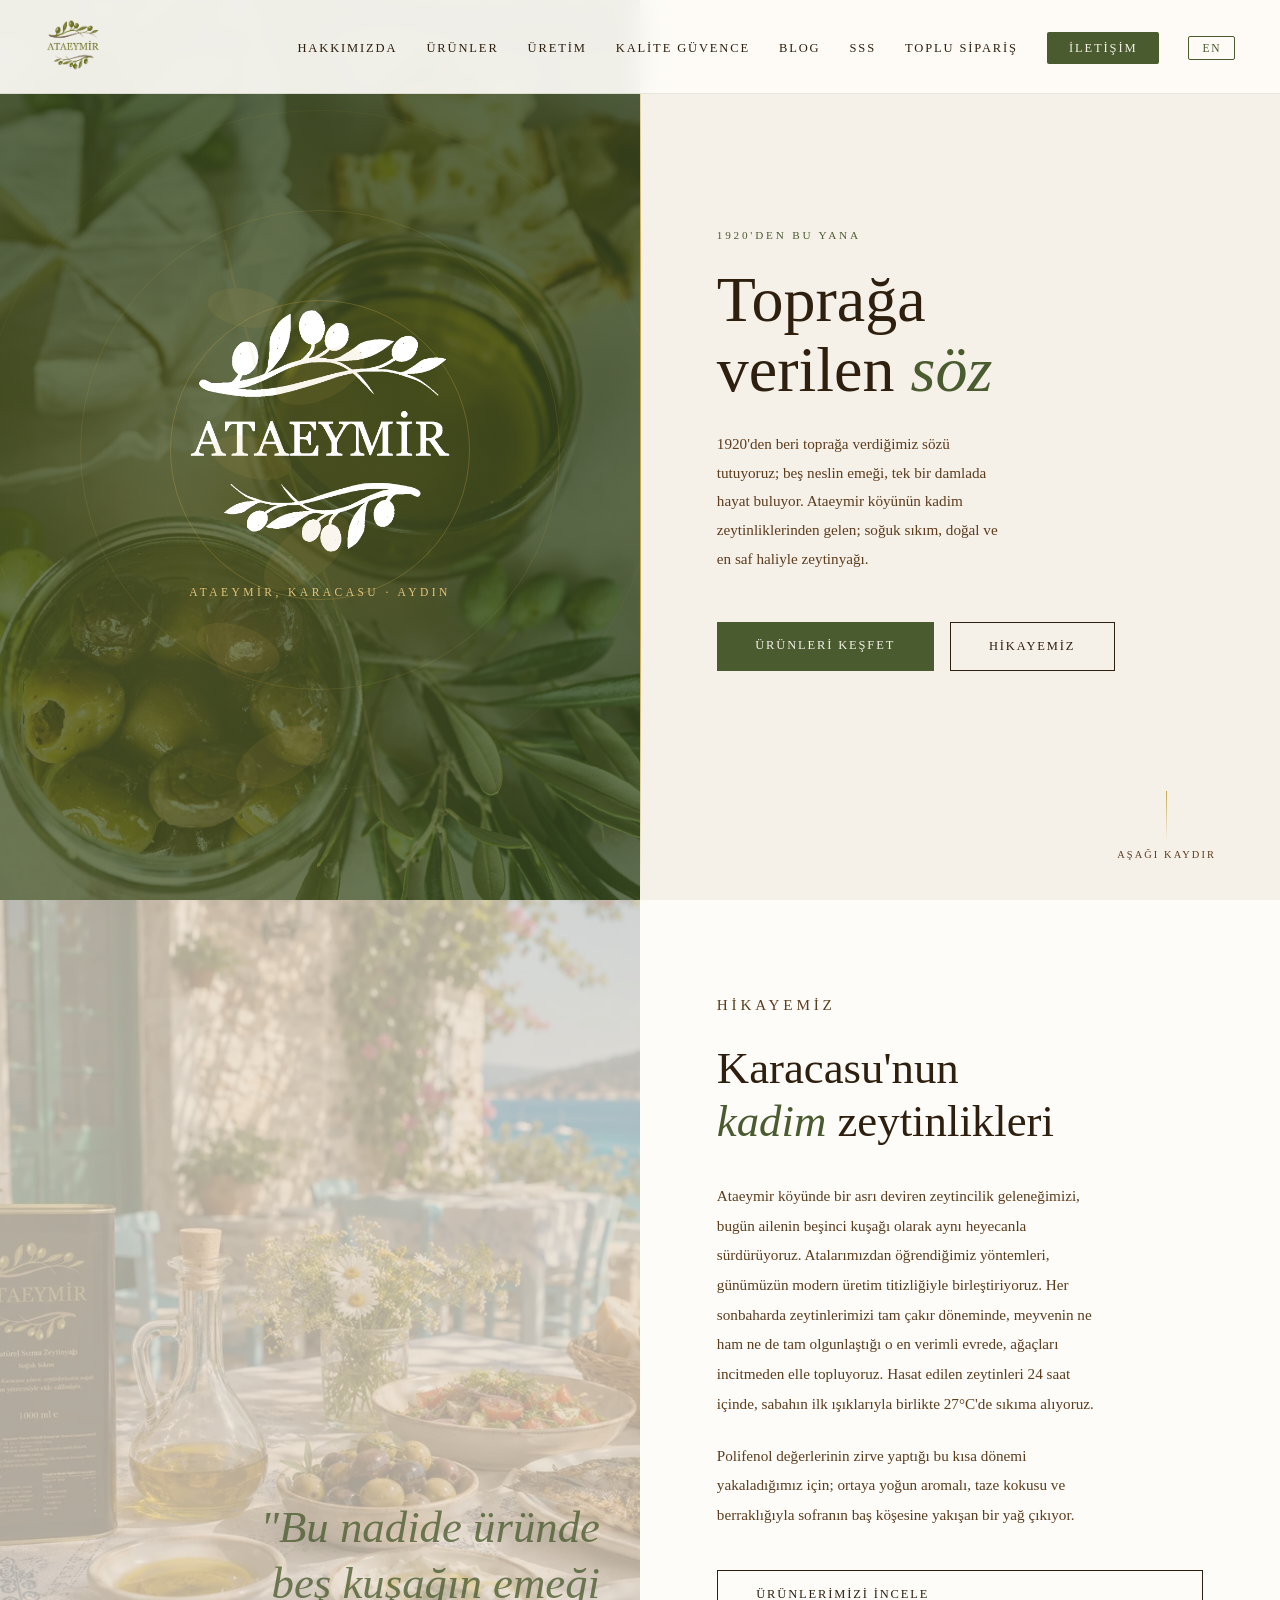
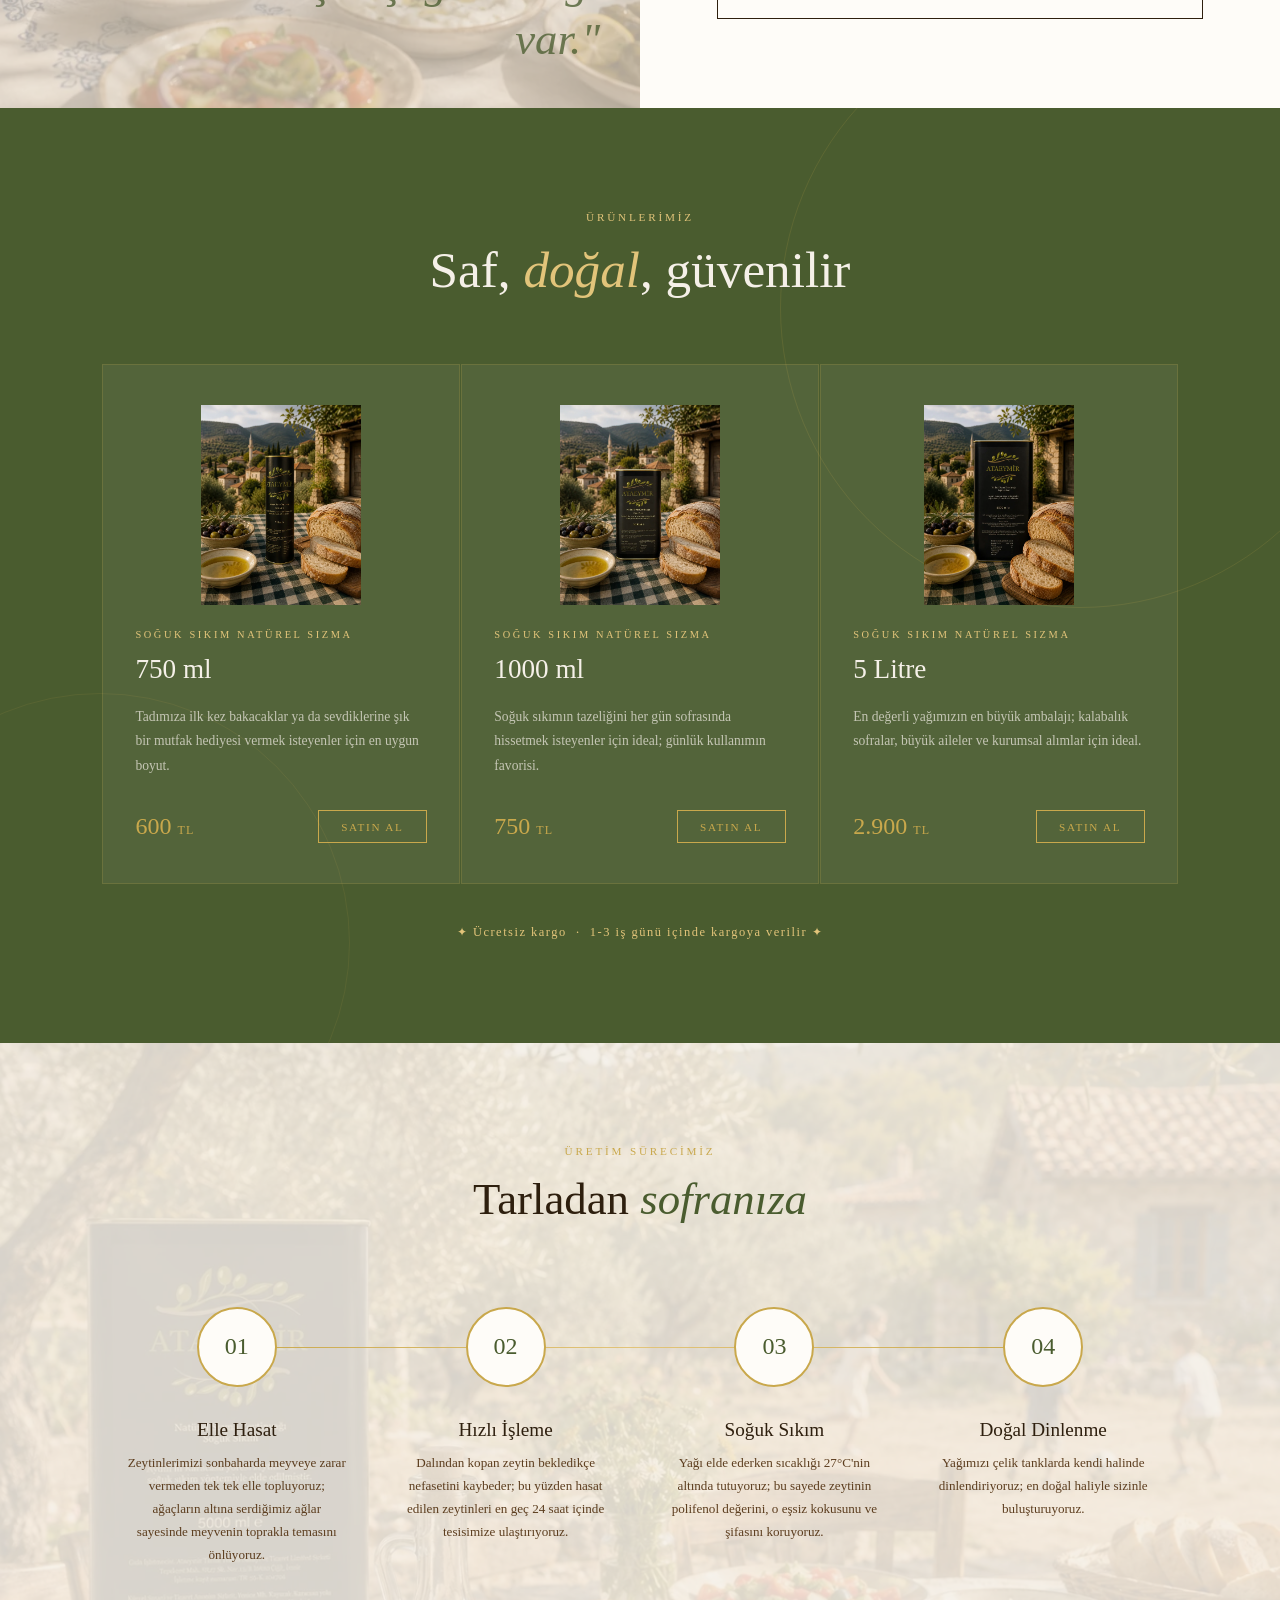
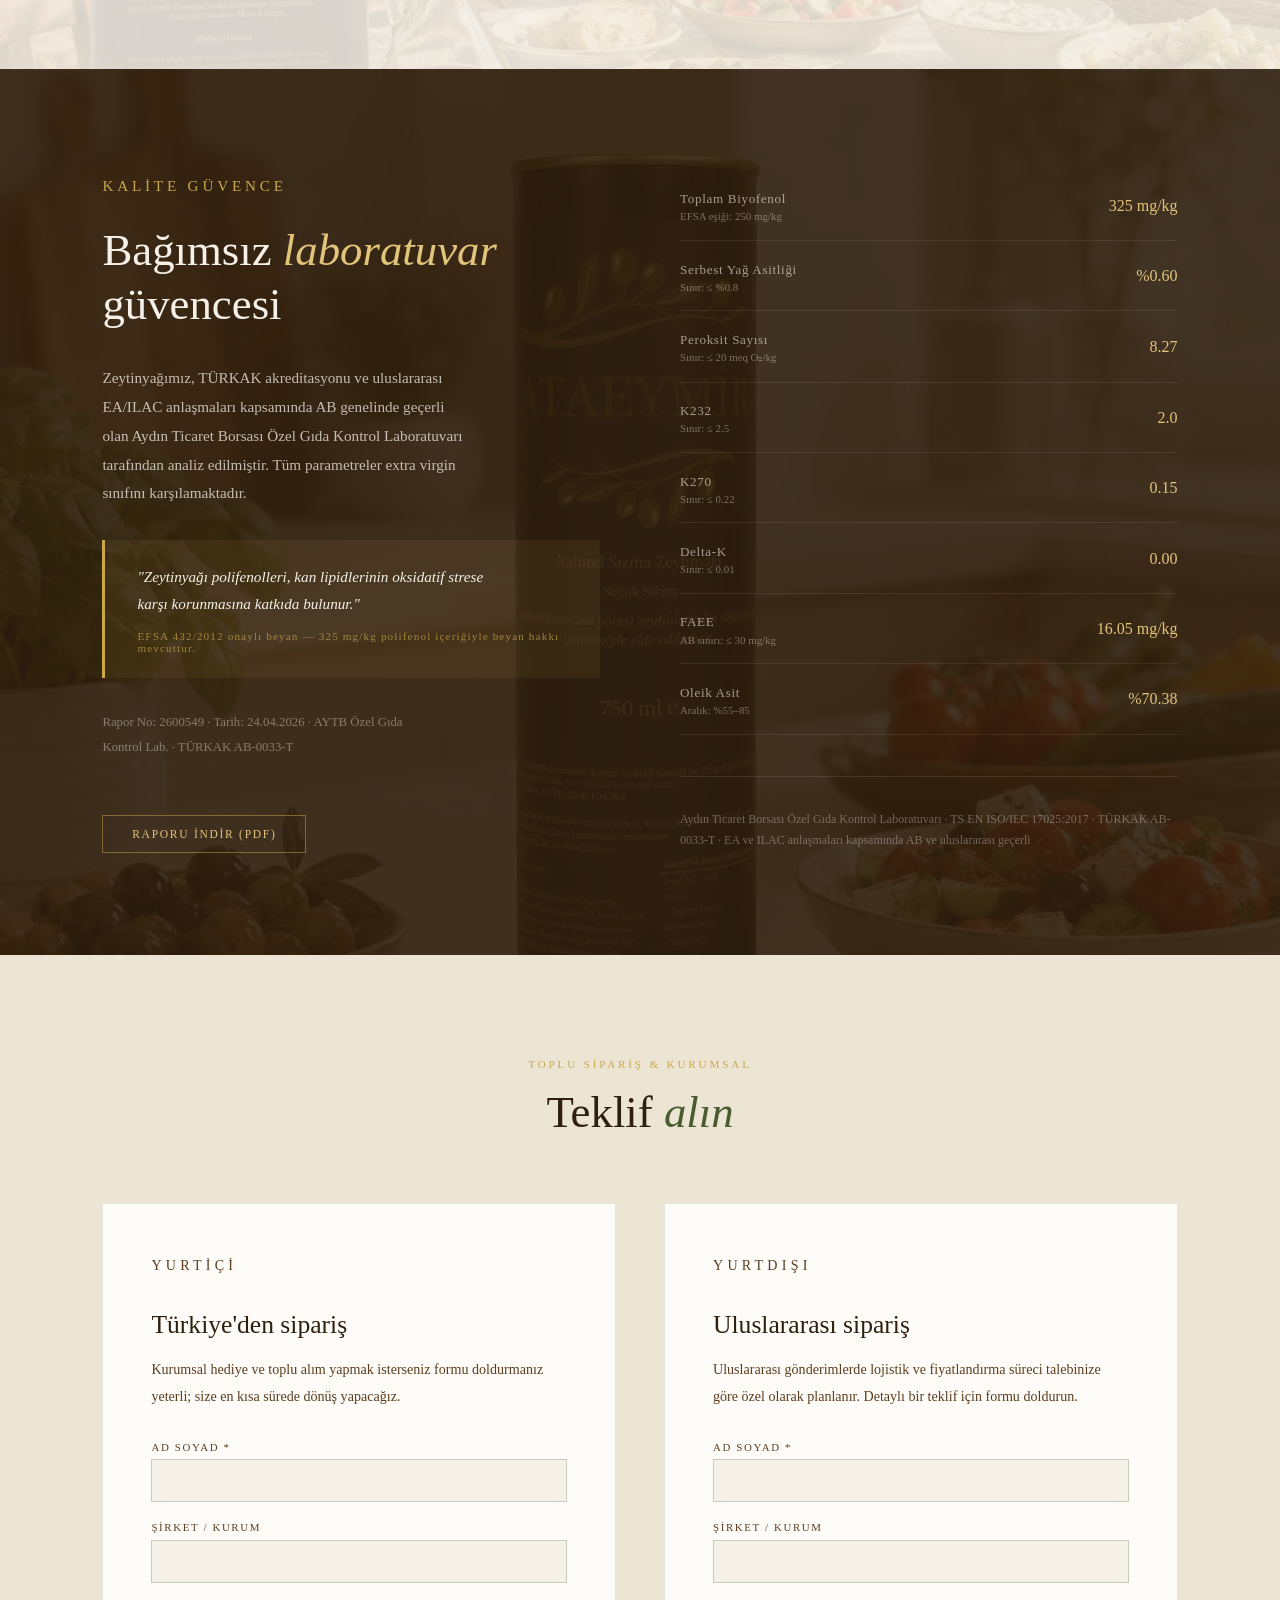
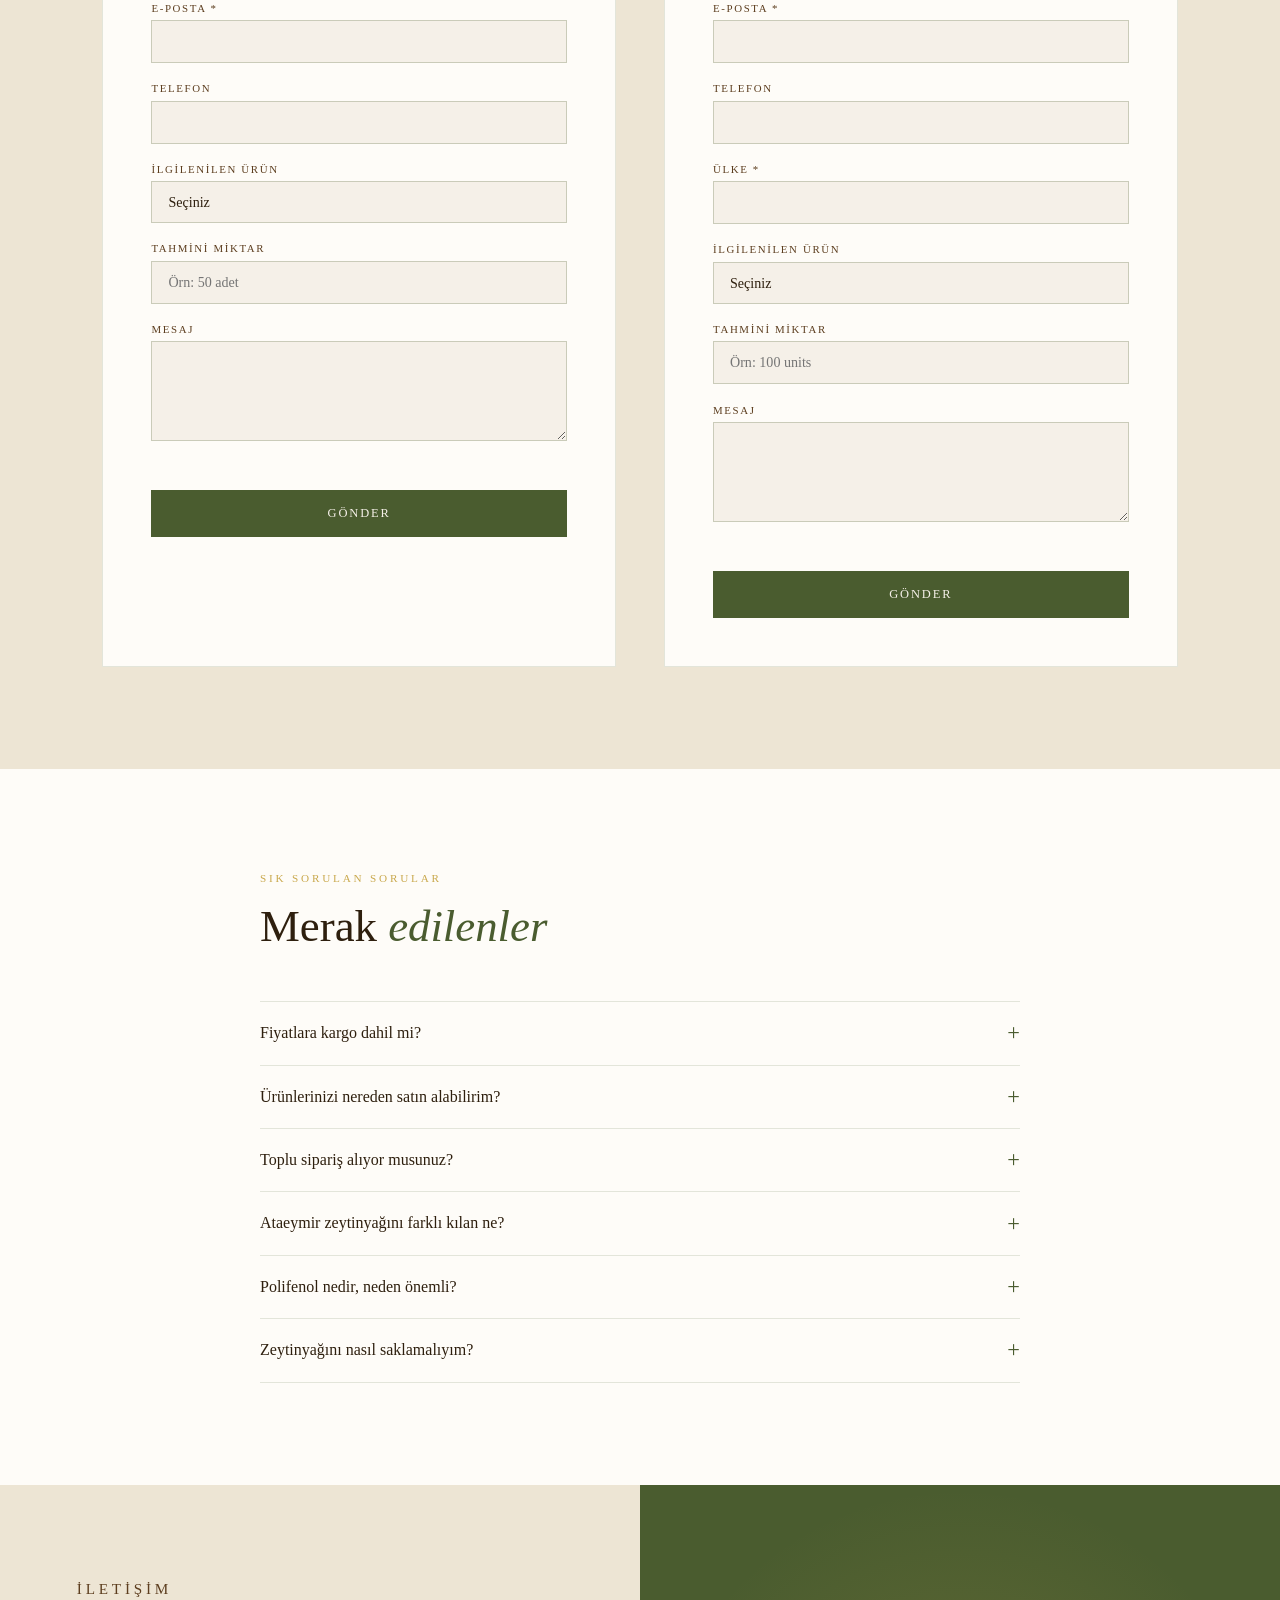
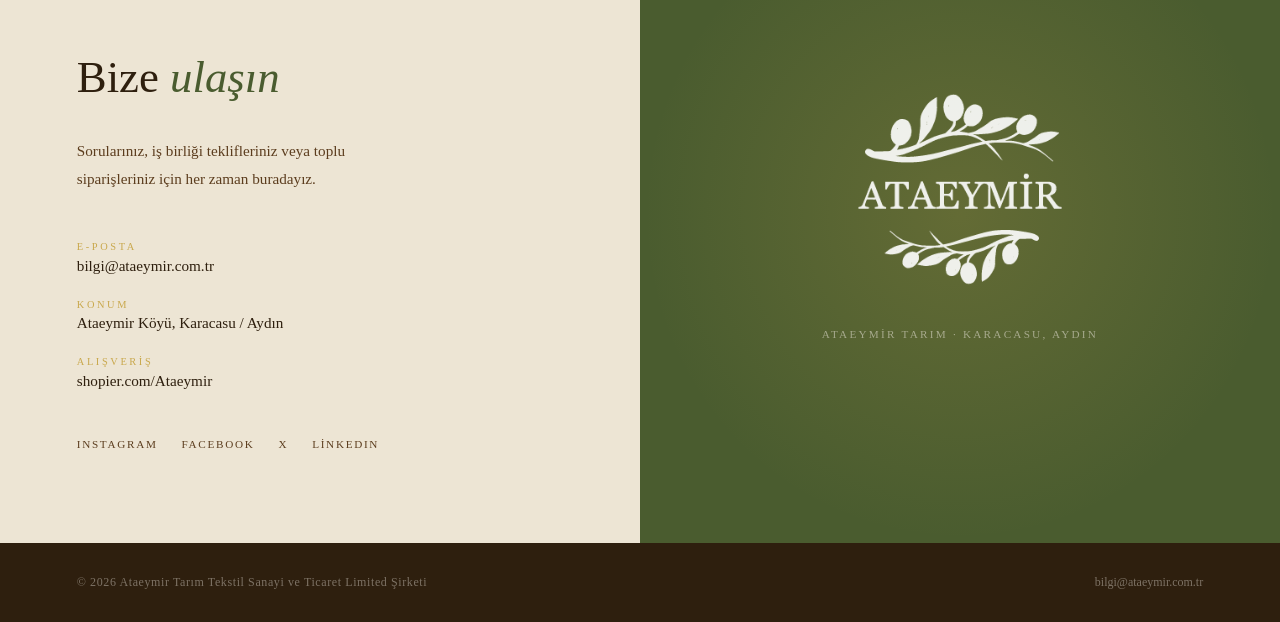
==== commit 8eb05980: "website schema ve breadcrumb schema eklendi" ====
--- a/index.html
+++ b/index.html
@@ -1253,6 +1253,9 @@
     ]
   }
   </script>
+  <script type="application/ld+json">
+  {"@context":"https://schema.org","@type":"WebSite","name":"Ataeymir","url":"https://www.ataeymir.com.tr"}
+  </script>
 </head>
 <body>
 
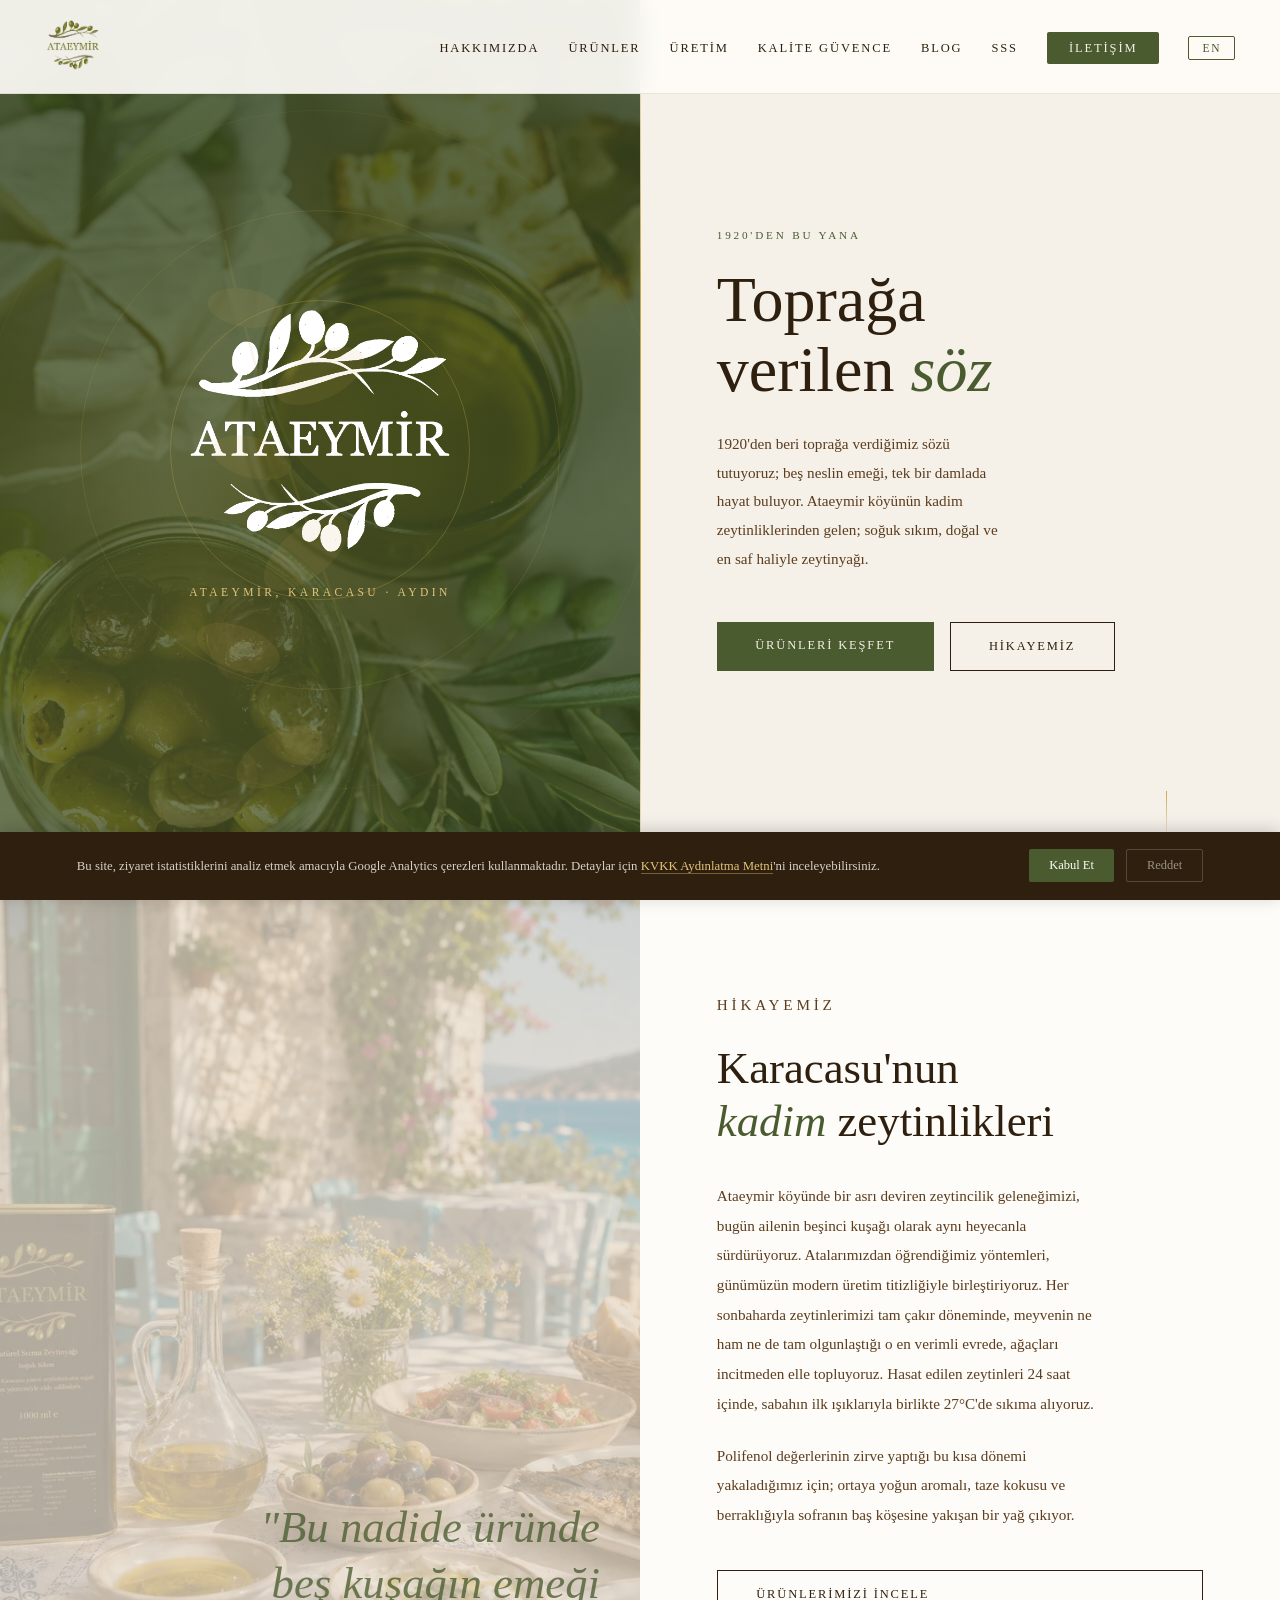
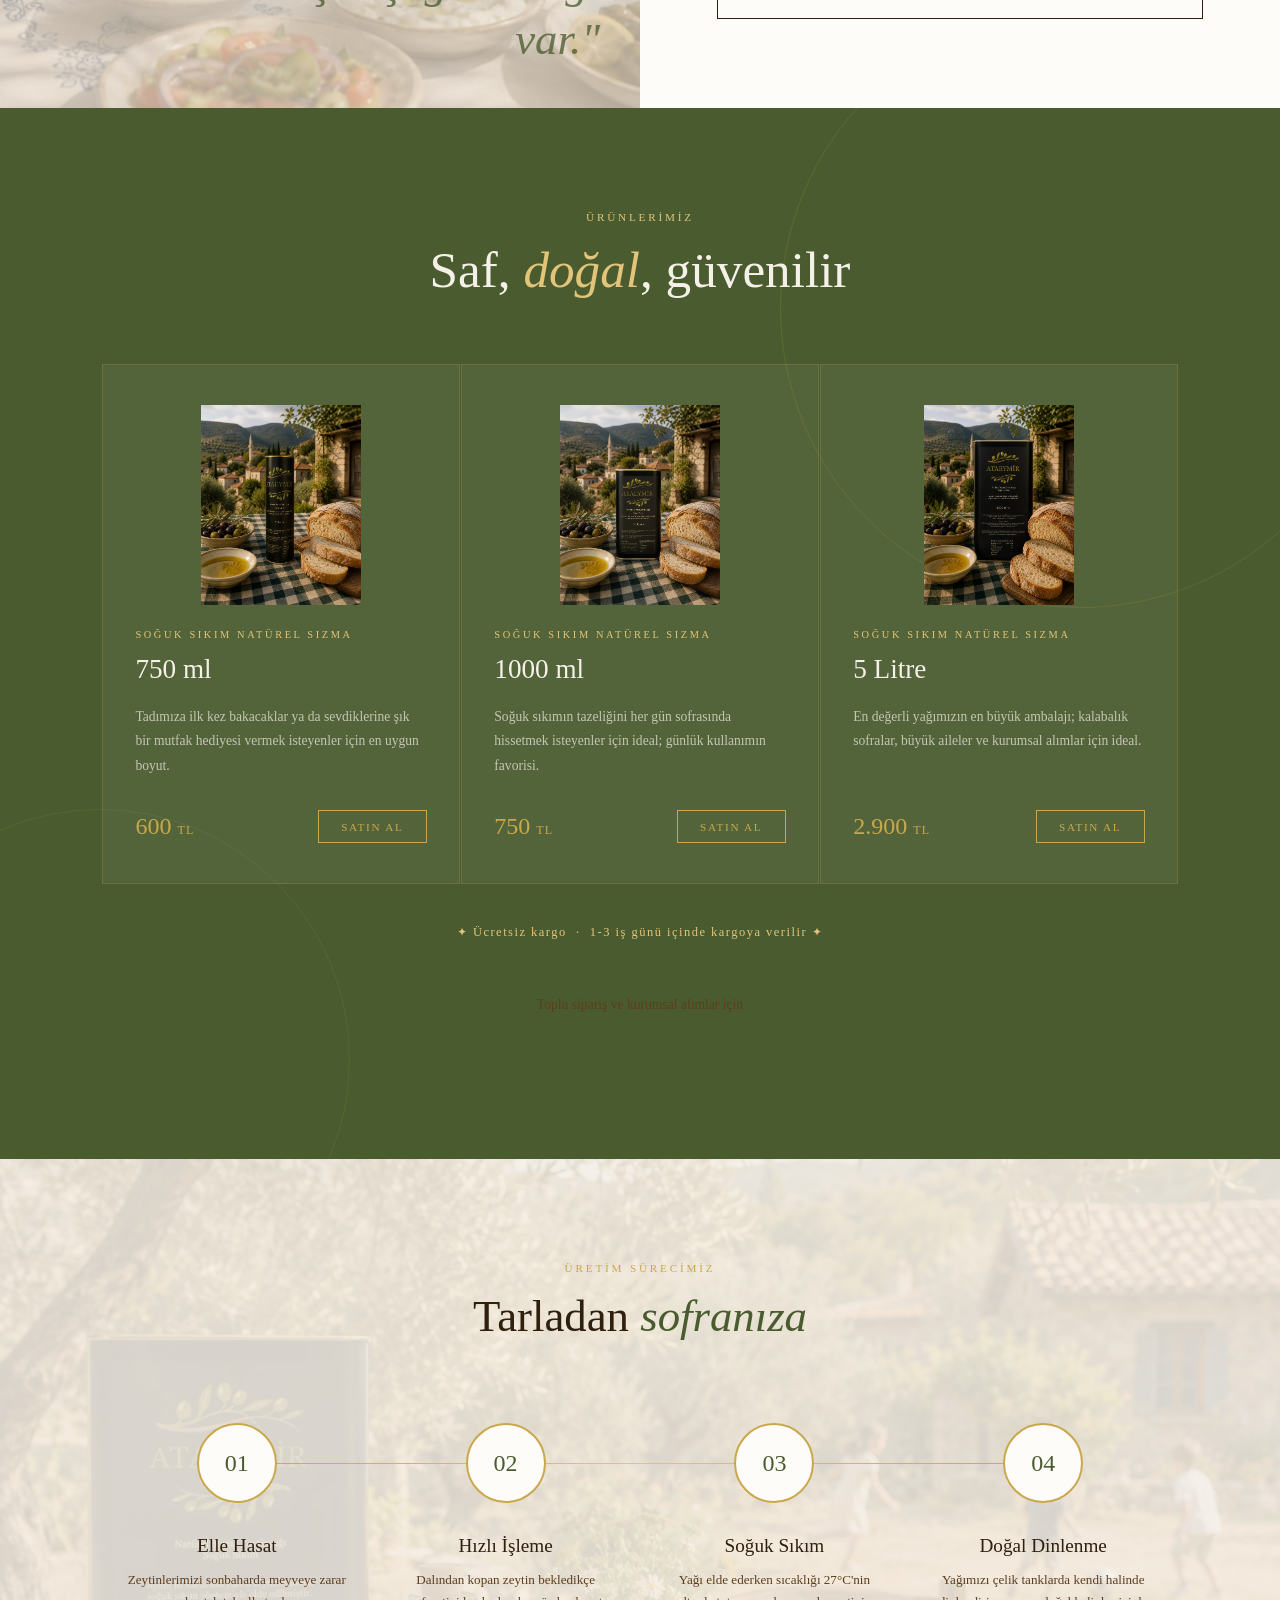
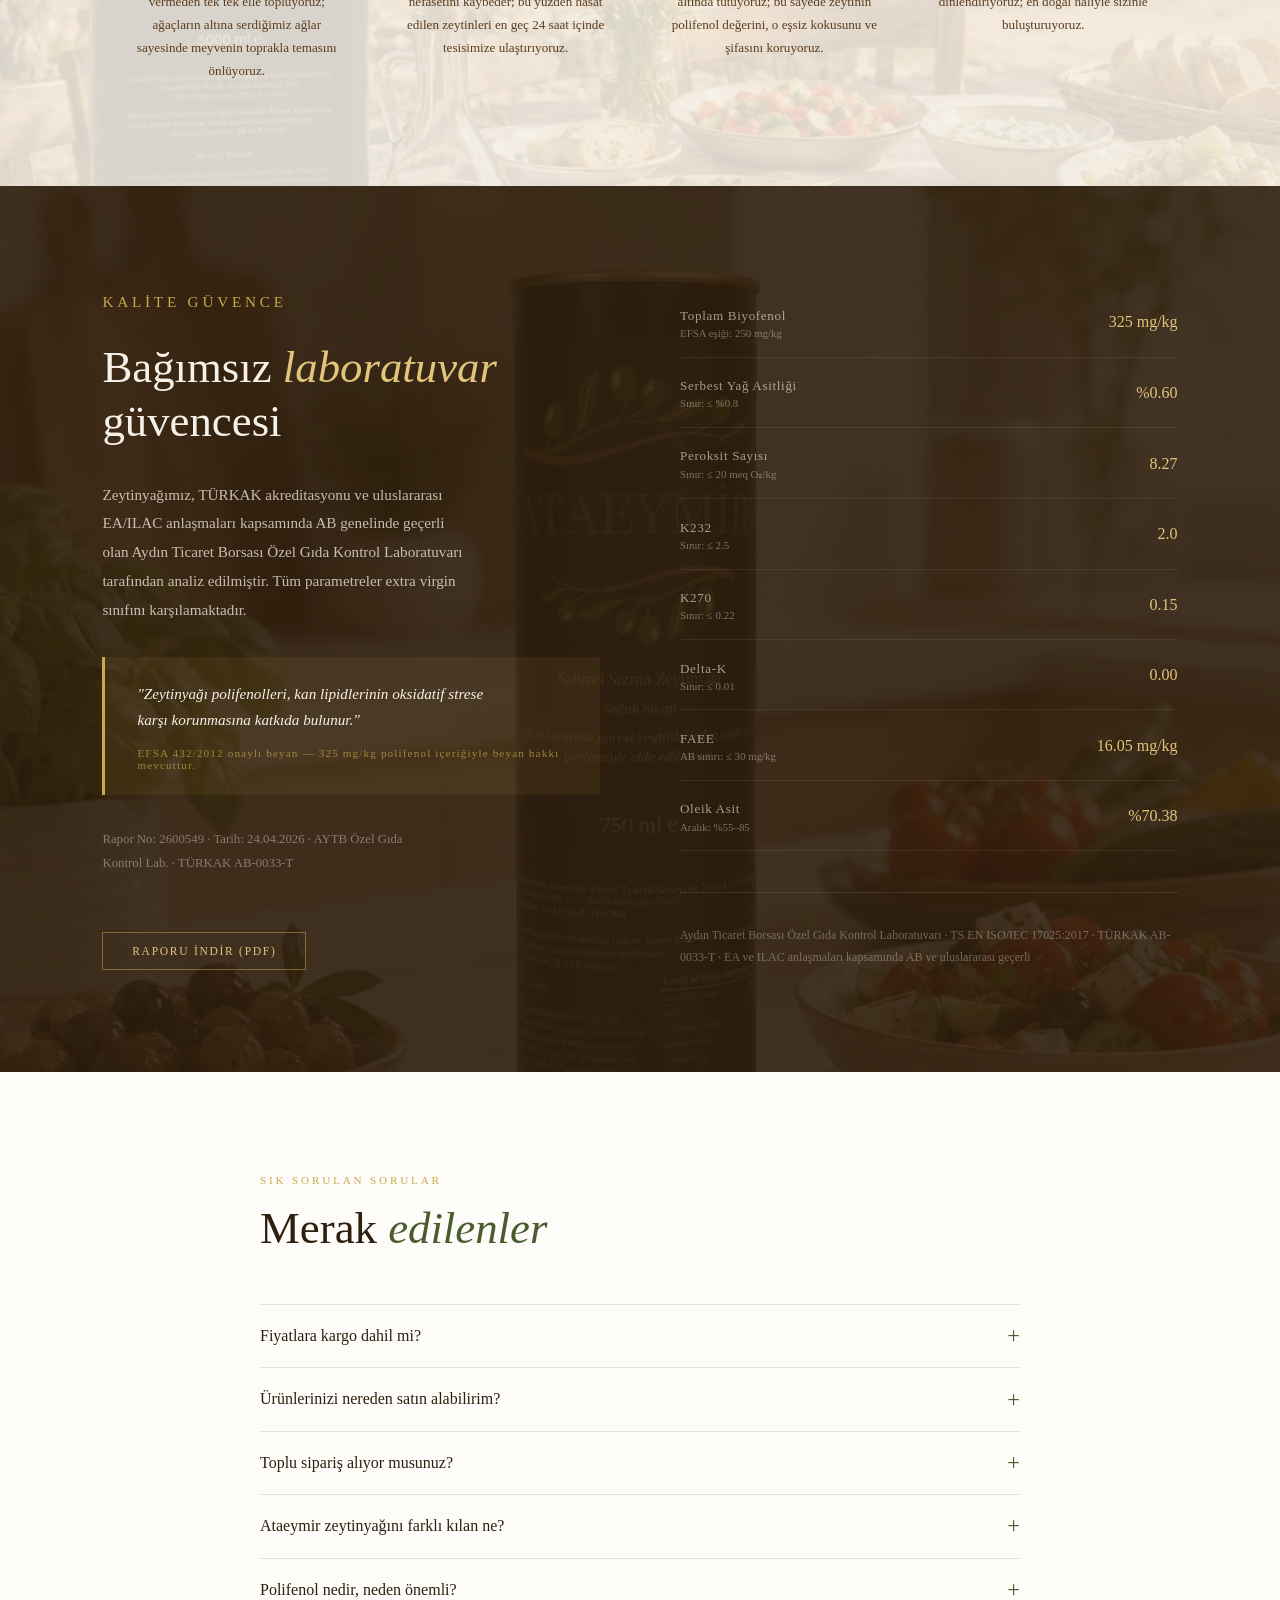
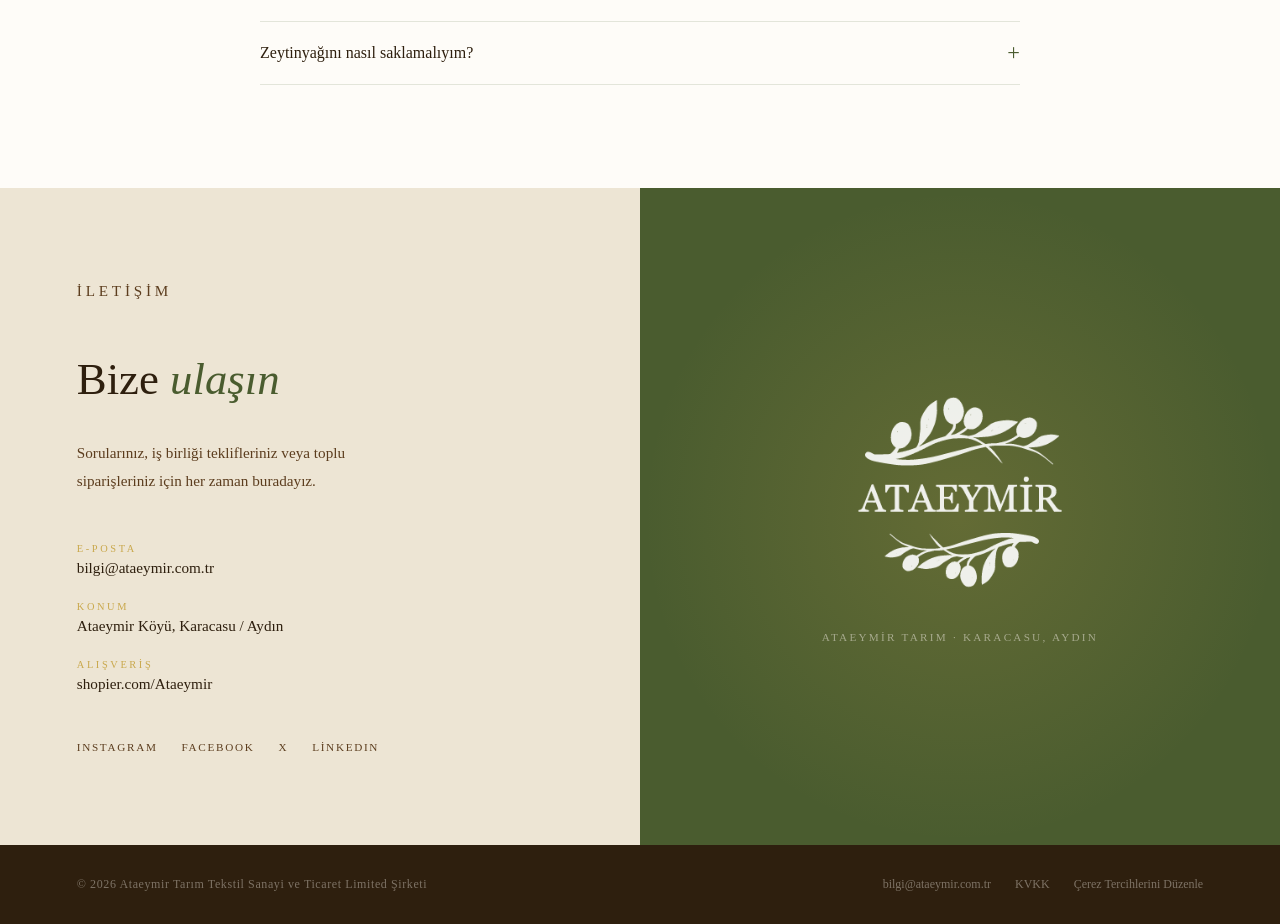
==== commit 7003d6da: "kvkk privacy sayfalar, formspree kaldirildi, cerez banner, sss faq, nav guncelleme" ====
--- a/index.html
+++ b/index.html
@@ -1191,53 +1191,55 @@
       body.menu-open{overflow:hidden;position:fixed;width:100%;}
     }
 
-    /* ─── SSS / FAQ ─────────────────────────────────── */
-    #sss {
-      background: var(--white);
-      padding: clamp(4rem, 8vw, 8rem) clamp(2rem, 8vw, 10rem);
-    }
-    .faq-container { max-width: 760px; margin: 0 auto; }
-    .faq-list { margin-top: 3rem; }
-    .faq-item { border-bottom: 1px solid rgba(74,92,47,0.15); }
-    .faq-item:first-child { border-top: 1px solid rgba(74,92,47,0.15); }
-    .faq-q {
-      font-family: Georgia, 'Times New Roman', serif;
-      font-size: 1rem;
-      font-weight: 400;
-      color: var(--brown);
-      padding: 1.25rem 2rem 1.25rem 0;
-      cursor: pointer;
-      list-style: none;
-      position: relative;
-      line-height: 1.4;
-    }
-    .faq-q::-webkit-details-marker { display: none; }
-    .faq-q::after {
-      content: '+';
-      position: absolute;
-      right: 0;
-      top: 50%;
-      transform: translateY(-50%);
-      font-size: 1.4rem;
-      color: var(--olive);
-      font-style: normal;
-    }
-    details[open] > .faq-q::after { content: '\2212'; }
-    .faq-a {
-      font-size: 0.92rem;
-      line-height: 1.85;
-      color: var(--brown-mid);
-      padding: 0 2rem 1.4rem 0;
-      max-width: 680px;
-    }
+    /* ─── REVEAL FALLBACK ────────────── */
+    .reveal { opacity: 1; transform: none; }
+
+    /* ─── TOPLU SİPARİŞ CTA ─────────── */
+    .wholesale-cta { text-align:center; padding:2.5rem 1rem 1rem; border-top:1px solid rgba(74,92,47,0.12); margin-top:1rem; }
+    .wholesale-cta p { font-size:0.85rem; color:var(--brown-mid); margin-bottom:0.6rem; }
+    .wholesale-email { color:var(--olive); font-size:1rem; font-family:Georgia,serif; text-decoration:none; border-bottom:1px solid rgba(74,92,47,0.25); }
+    .wholesale-email:hover { border-bottom-color:var(--olive); }
+
+    /* ─── FOOTER LİNKS ───────────────── */
+    .footer-links { display:flex; gap:1.5rem; align-items:center; flex-wrap:wrap; }
+    @media(max-width:600px){ .footer-links { flex-direction:column; gap:0.5rem; } }
+
+    /* ─── ÇEREZ BANNER ───────────────── */
+    #cookie-banner { position:fixed; bottom:0; left:0; right:0; background:var(--brown); color:rgba(245,240,232,0.85); padding:1.1rem clamp(1.5rem,6vw,5rem); display:flex; align-items:center; justify-content:space-between; gap:1.5rem; flex-wrap:wrap; z-index:9999; font-size:0.8rem; line-height:1.6; box-shadow:0 -2px 16px rgba(0,0,0,0.18); }
+    #cookie-banner p { margin:0; flex:1; min-width:200px; }
+    #cookie-banner a { color:#e2c47a; text-decoration:none; border-bottom:1px solid rgba(226,196,122,0.4); }
+    .cookie-btns { display:flex; gap:0.75rem; flex-shrink:0; }
+    .cookie-accept { background:var(--olive); color:#fefcf8; border:none; padding:0.5rem 1.25rem; font-family:Georgia,serif; font-size:0.78rem; cursor:pointer; border-radius:2px; }
+    .cookie-accept:hover { background:#3a4a22; }
+    .cookie-decline { background:transparent; color:rgba(245,240,232,0.55); border:1px solid rgba(245,240,232,0.2); padding:0.5rem 1.25rem; font-family:Georgia,serif; font-size:0.78rem; cursor:pointer; border-radius:2px; }
+    .cookie-decline:hover { color:rgba(245,240,232,0.85); }
+
+    /* ─── SSS / FAQ ───────────────────── */
+    #sss { background:var(--white); padding:clamp(4rem,8vw,8rem) clamp(2rem,8vw,10rem); }
+    .faq-container { max-width:760px; margin:0 auto; }
+    .faq-list { margin-top:3rem; }
+    .faq-item { border-bottom:1px solid rgba(74,92,47,0.15); }
+    .faq-item:first-child { border-top:1px solid rgba(74,92,47,0.15); }
+    .faq-q { font-family:Georgia,'Times New Roman',serif; font-size:1rem; font-weight:400; color:var(--brown); padding:1.25rem 2rem 1.25rem 0; cursor:pointer; list-style:none; position:relative; line-height:1.4; }
+    .faq-q::-webkit-details-marker { display:none; }
+    .faq-q::after { content:'+'; position:absolute; right:0; top:50%; transform:translateY(-50%); font-size:1.4rem; color:var(--olive); }
+    details[open] > .faq-q::after { content:'\2212'; }
+    .faq-a { font-size:0.92rem; line-height:1.85; color:var(--brown-mid); padding:0 2rem 1.4rem 0; max-width:680px; }
   </style>
   <!-- Google tag (gtag.js) -->
   <script async src="https://www.googletagmanager.com/gtag/js?id=G-QYYB0YGPQY"></script>
   <script>
     window.dataLayer = window.dataLayer || [];
     function gtag(){dataLayer.push(arguments);}
+    gtag('consent', 'default', { 'analytics_storage': 'denied' });
     gtag('js', new Date());
     gtag('config', 'G-QYYB0YGPQY');
+    if (localStorage.getItem('cookieConsent') === 'accepted') {
+      gtag('consent', 'update', { 'analytics_storage': 'granted' });
+    }
+  </script>
+  <script type="application/ld+json">
+  {"@context":"https://schema.org","@type":"WebSite","name":"Ataeymir","url":"https://www.ataeymir.com.tr"}
   </script>
   <script type="application/ld+json">
   {
@@ -1246,15 +1248,12 @@
     "mainEntity": [
       {"@type":"Question","name":"Fiyatlara kargo dahil mi?","acceptedAnswer":{"@type":"Answer","text":"Evet. Shopier'da gördüğünüz fiyat üzerinden başka bir ödeme yapmazsınız."}},
       {"@type":"Question","name":"Ürünlerinizi nereden satın alabilirim?","acceptedAnswer":{"@type":"Answer","text":"Doğrudan ataeymir.com.tr üzerinden sipariş verebilirsiniz. Ayrıca Zeytinhouse'da da yer alıyoruz."}},
-      {"@type":"Question","name":"Toplu sipariş alıyor musunuz?","acceptedAnswer":{"@type":"Answer","text":"Evet, minimum 360 litre toplu sipariş alıyoruz. Detaylar ve fiyat listesi için toplu sipariş formundan bize ulaşabilirsiniz."}},
-      {"@type":"Question","name":"Ataeymir zeytinyağını farklı kılan ne?","acceptedAnswer":{"@type":"Answer","text":"Zeytinleri çakır evresinde hasat ediyoruz; polifenol içeriğinin en yüksek olduğu an bu. Sıkımı 24 saat içinde, 27°C altında tamamlıyoruz. Ürünümüzün kalitesini TÜRKAK akreditasyonlu laboratuvar analizleriyle düzenli aralıklarla kontrol edip belgeliyoruz."}},
-      {"@type":"Question","name":"Polifenol nedir, neden önemli?","acceptedAnswer":{"@type":"Answer","text":"Zeytinyağının asıl sağlık değerini belirleyen biyoaktif bileşiklerdir. Avrupa Gıda Güvenliği Otoritesi bu bileşikler için yasal bir sağlık beyanı onaylamış durumda."}},
-      {"@type":"Question","name":"Zeytinyağını nasıl saklamalıyım?","acceptedAnswer":{"@type":"Answer","text":"Serin ve karanlık bir ortamda, cam veya teneke kapta saklayın. Plastik kap ve doğrudan güneş ışığı yağın kalitesini düşürür."}}
+      {"@type":"Question","name":"Toplu sipariş alıyor musunuz?","acceptedAnswer":{"@type":"Answer","text":"Evet, minimum 360 litre toplu sipariş alıyoruz. Detaylar için bilgi@ataeymir.com.tr adresine ulaşabilirsiniz."}},
+      {"@type":"Question","name":"Ataeymir zeytinyağını farklı kılan ne?","acceptedAnswer":{"@type":"Answer","text":"Zeytinleri çakır evresinde hasat ediyoruz; polifenol içeriğinin en yüksek olduğu bu kısa pencere. Sıkımı 24 saat içinde, 27°C altında tamamlıyoruz. Kalitemizi TÜRKAK akreditasyonlu laboratuvar analizleriyle düzenli olarak belgeliyoruz."}},
+      {"@type":"Question","name":"Polifenol nedir, neden önemli?","acceptedAnswer":{"@type":"Answer","text":"Zeytinyağının asıl sağlık değerini belirleyen biyoaktif bileşiklerdir. Avrupa Gıda Güvenliği Otoritesi bu bileşikler için yasal bir sağlık beyanı onaylamıştır."}},
+      {"@type":"Question","name":"Zeytinyağını nasıl saklamalıyım?","acceptedAnswer":{"@type":"Answer","text":"Serin ve karanlık bir ortamda, cam veya teneke kapta saklayın. Plastik kap ve doğrudan güneş ışığı kaliteyi düşürür."}}
     ]
   }
-  </script>
-  <script type="application/ld+json">
-  {"@context":"https://schema.org","@type":"WebSite","name":"Ataeymir","url":"https://www.ataeymir.com.tr"}
   </script>
 </head>
 <body>
@@ -1269,9 +1268,8 @@
       <li><a href="#bilim">Kalite Güvence</a></li>
       <li><a href="/blog/">Blog</a></li>
       <li><a href="#sss">SSS</a></li>
-      <li><a href="#b2b">Toplu Sipariş</a></li>
       <li><a href="#iletisim" class="nav-cta">İletişim</a></li>
-      <li><a href="en.html" class="nav-lang">EN</a></li>
+      <li><a href="/en.html" class="nav-lang">EN</a></li>
     </ul>
     <button class="hamburger" id="menuBtn" aria-label="Menü">
       <span></span><span></span><span></span>
@@ -1395,6 +1393,10 @@
       <p style="font-size:0.78rem; letter-spacing:0.12em; color:var(--gold-light);">
         ✦ Ücretsiz kargo &nbsp;·&nbsp; 1-3 iş günü içinde kargoya verilir ✦
       </p>
+    </div>
+    <div class="wholesale-cta">
+      <p>Toplu sipariş ve kurumsal alımlar için</p>
+      <a href="mailto:bilgi@ataeymir.com.tr?subject=Toplu Sipariş Talebi" class="wholesale-email">bilgi@ataeymir.com.tr</a>
     </div>
   </section>
 
@@ -1516,127 +1518,37 @@
     </div>
   </section>
 
-  <!-- B2B -->
-  <section id="b2b">
-    <div class="b2b-header">
-      <p class="section-label reveal">Toplu Sipariş & Kurumsal</p>
-      <h2 class="section-title reveal">Teklif <em>alın</em></h2>
-    </div>
-
-    <div class="b2b-grid">
-      <!-- Yurtiçi -->
-      <div class="b2b-card reveal">
-        <p class="b2b-card-label">Yurtiçi</p>
-        <h3>Türkiye'den sipariş</h3>
-        <p>Kurumsal hediye ve toplu alım yapmak isterseniz formu doldurmanız yeterli; size en kısa sürede dönüş yapacağız.</p>
-        <form class="b2b-form" action="https://formspree.io/f/xykbajon" method="POST">
-          <input type="hidden" name="_subject" value="Yurtiçi Toplu Sipariş Talebi" />
-          <label>Ad Soyad *</label>
-          <input type="text" name="ad_soyad" required />
-          <label>Şirket / Kurum</label>
-          <input type="text" name="sirket" />
-          <label>E-posta *</label>
-          <input type="email" name="email" required />
-          <label>Telefon</label>
-          <input type="tel" name="telefon" />
-          <label>İlgilenilen Ürün</label>
-          <select name="urun">
-            <option value="">Seçiniz</option>
-            <option>Soğuk Sıkım 750 ml</option>
-            <option>Soğuk Sıkım 1000 ml</option>
-            <option>Natürel Sızma 5 Litre</option>
-            <option>Soğuk Sıkım 5 Litre</option>
-            <option>Diğer</option>
-          </select>
-          <label>Tahmini Miktar</label>
-          <input type="text" name="miktar" placeholder="Örn: 50 adet" />
-          <label>Mesaj</label>
-          <textarea name="mesaj"></textarea>
-          <div class="cf-turnstile" data-sitekey="0x4AAAAAAA" style="margin-top:1rem;"></div>
-          <button type="submit" class="b2b-submit">Gönder</button>
-        </form>
-        <div class="b2b-success" id="success-tr">
-          Talebinizi aldık; en kısa sürede <strong>bilgi@ataeymir.com.tr</strong> üzerinden sizinle irtibata geçeceğiz.
-        </div>
-      </div>
-
-      <!-- Yurtdışı -->
-      <div class="b2b-card reveal" style="transition-delay:0.15s">
-        <p class="b2b-card-label">Yurtdışı</p>
-        <h3>Uluslararası sipariş</h3>
-        <p>Uluslararası gönderimlerde lojistik ve fiyatlandırma süreci talebinize göre özel olarak planlanır. Detaylı bir teklif için formu doldurun.</p>
-        <form class="b2b-form" action="https://formspree.io/f/xykbajon" method="POST">
-          <input type="hidden" name="_subject" value="Yurtdışı Toplu Sipariş Talebi" />
-          <label>Ad Soyad *</label>
-          <input type="text" name="ad_soyad" required />
-          <label>Şirket / Kurum</label>
-          <input type="text" name="sirket" />
-          <label>E-posta *</label>
-          <input type="email" name="email" required />
-          <label>Telefon</label>
-          <input type="tel" name="telefon" />
-          <label>Ülke *</label>
-          <input type="text" name="ulke" required />
-          <label>İlgilenilen Ürün</label>
-          <select name="urun">
-            <option value="">Seçiniz</option>
-            <option>Soğuk Sıkım 750 ml</option>
-            <option>Soğuk Sıkım 1000 ml</option>
-            <option>Natürel Sızma 5 Litre</option>
-            <option>Soğuk Sıkım 5 Litre</option>
-            <option>Diğer</option>
-          </select>
-          <label>Tahmini Miktar</label>
-          <input type="text" name="miktar" placeholder="Örn: 100 units" />
-          <label>Mesaj</label>
-          <textarea name="mesaj"></textarea>
-          <div class="cf-turnstile" data-sitekey="0x4AAAAAAA" style="margin-top:1rem;"></div>
-          <button type="submit" class="b2b-submit">Gönder</button>
-        </form>
-        <div class="b2b-success" id="success-int">
-          Talebinizi aldık; en kısa sürede <strong>bilgi@ataeymir.com.tr</strong> üzerinden sizinle irtibata geçeceğiz.
-        </div>
-      </div>
-    </div>
-  </section>
 
   <!-- SSS -->
   <section id="sss">
     <div class="faq-container">
-      <p class="section-label reveal">Sık Sorulan Sorular</p>
-      <h2 class="section-title reveal">Merak <em>edilenler</em></h2>
+      <p class="section-label">Sık Sorulan Sorular</p>
+      <h2 class="section-title">Merak <em>edilenler</em></h2>
       <div class="faq-list">
-
         <details class="faq-item">
           <summary class="faq-q">Fiyatlara kargo dahil mi?</summary>
           <p class="faq-a">Evet. Shopier'da gördüğünüz fiyat üzerinden başka bir ödeme yapmazsınız.</p>
         </details>
-
         <details class="faq-item">
           <summary class="faq-q">Ürünlerinizi nereden satın alabilirim?</summary>
           <p class="faq-a">Doğrudan ataeymir.com.tr üzerinden sipariş verebilirsiniz. Ayrıca Zeytinhouse'da da yer alıyoruz.</p>
         </details>
-
         <details class="faq-item">
           <summary class="faq-q">Toplu sipariş alıyor musunuz?</summary>
-          <p class="faq-a">Evet, minimum 360 litre toplu sipariş alıyoruz. Detaylar ve fiyat listesi için sayfamızdaki toplu sipariş formundan bize ulaşabilirsiniz.</p>
+          <p class="faq-a">Evet, minimum 360 litre toplu sipariş alıyoruz. Detaylar ve fiyat listesi için <a href="mailto:bilgi@ataeymir.com.tr?subject=Toplu Sipariş Talebi" style="color:var(--olive);text-decoration:none;">bilgi@ataeymir.com.tr</a> adresine ulaşabilirsiniz.</p>
         </details>
-
         <details class="faq-item">
           <summary class="faq-q">Ataeymir zeytinyağını farklı kılan ne?</summary>
           <p class="faq-a">Zeytinleri tam olgunlaşmadan, yeşilden mora döndüğü kısa pencerede hasat ediyoruz. Bu evreye çakır deniyor; polifenol içeriğinin en yüksek olduğu an bu. Sıkımı 24 saat içinde, 27°C altında tamamlıyoruz. Ürünümüzün kalitesini TÜRKAK akreditasyonlu laboratuvar analizleriyle düzenli aralıklarla kontrol edip belgeliyoruz.</p>
         </details>
-
         <details class="faq-item">
           <summary class="faq-q">Polifenol nedir, neden önemli?</summary>
           <p class="faq-a">Zeytinyağının asıl sağlık değerini belirleyen biyoaktif bileşiklerdir. Avrupa Gıda Güvenliği Otoritesi bu bileşikler için yasal bir sağlık beyanı onaylamış durumda. Detaylı bilimsel açıklamayı <a href="/blog/zeytinyaginda-polifenol-nedir.html" style="color:var(--olive);text-decoration:none;">blog yazımızda</a> bulabilirsiniz.</p>
         </details>
-
         <details class="faq-item">
           <summary class="faq-q">Zeytinyağını nasıl saklamalıyım?</summary>
           <p class="faq-a">Serin ve karanlık bir ortamda, cam veya teneke kapta saklayın. Plastik kap ve doğrudan güneş ışığı yağın kalitesini düşürür.</p>
         </details>
-
       </div>
     </div>
   </section>
@@ -1686,7 +1598,11 @@
   <!-- FOOTER -->
     <footer>
     <p>© 2026 Ataeymir Tarım Tekstil Sanayi ve Ticaret Limited Şirketi</p>
-    <a href="mailto:bilgi@ataeymir.com.tr">bilgi@ataeymir.com.tr</a>
+    <div class="footer-links">
+      <a href="mailto:bilgi@ataeymir.com.tr">bilgi@ataeymir.com.tr</a>
+      <a href="/kvkk.html">KVKK</a>
+      <a href="#" onclick="resetCookiePrefs();return false;">Çerez Tercihlerini Düzenle</a>
+    </div>
   </footer>
 
   <script>
@@ -1739,5 +1655,34 @@
   });
 })();
 </script>
+
+  <!-- ÇEREZ BANNER -->
+  <div id="cookie-banner" style="display:none;">
+    <p>Bu site, ziyaret istatistiklerini analiz etmek amacıyla Google Analytics çerezleri kullanmaktadır. Detaylar için <a href="/kvkk.html">KVKK Aydınlatma Metni</a>'ni inceleyebilirsiniz.</p>
+    <div class="cookie-btns">
+      <button class="cookie-accept" id="cookieAccept">Kabul Et</button>
+      <button class="cookie-decline" id="cookieDecline">Reddet</button>
+    </div>
+  </div>
+  <script>
+    (function(){
+      var banner = document.getElementById('cookie-banner');
+      if (!localStorage.getItem('cookieConsent')) { banner.style.display = 'flex'; }
+      document.getElementById('cookieAccept').addEventListener('click', function(){
+        localStorage.setItem('cookieConsent', 'accepted');
+        gtag('consent', 'update', { 'analytics_storage': 'granted' });
+        banner.style.display = 'none';
+      });
+      document.getElementById('cookieDecline').addEventListener('click', function(){
+        localStorage.setItem('cookieConsent', 'declined');
+        banner.style.display = 'none';
+      });
+    })();
+    window.resetCookiePrefs = function() {
+      localStorage.removeItem('cookieConsent');
+      var b = document.getElementById('cookie-banner');
+      if (b) { b.style.display = 'flex'; }
+    };
+  </script>
 </body>
 </html>
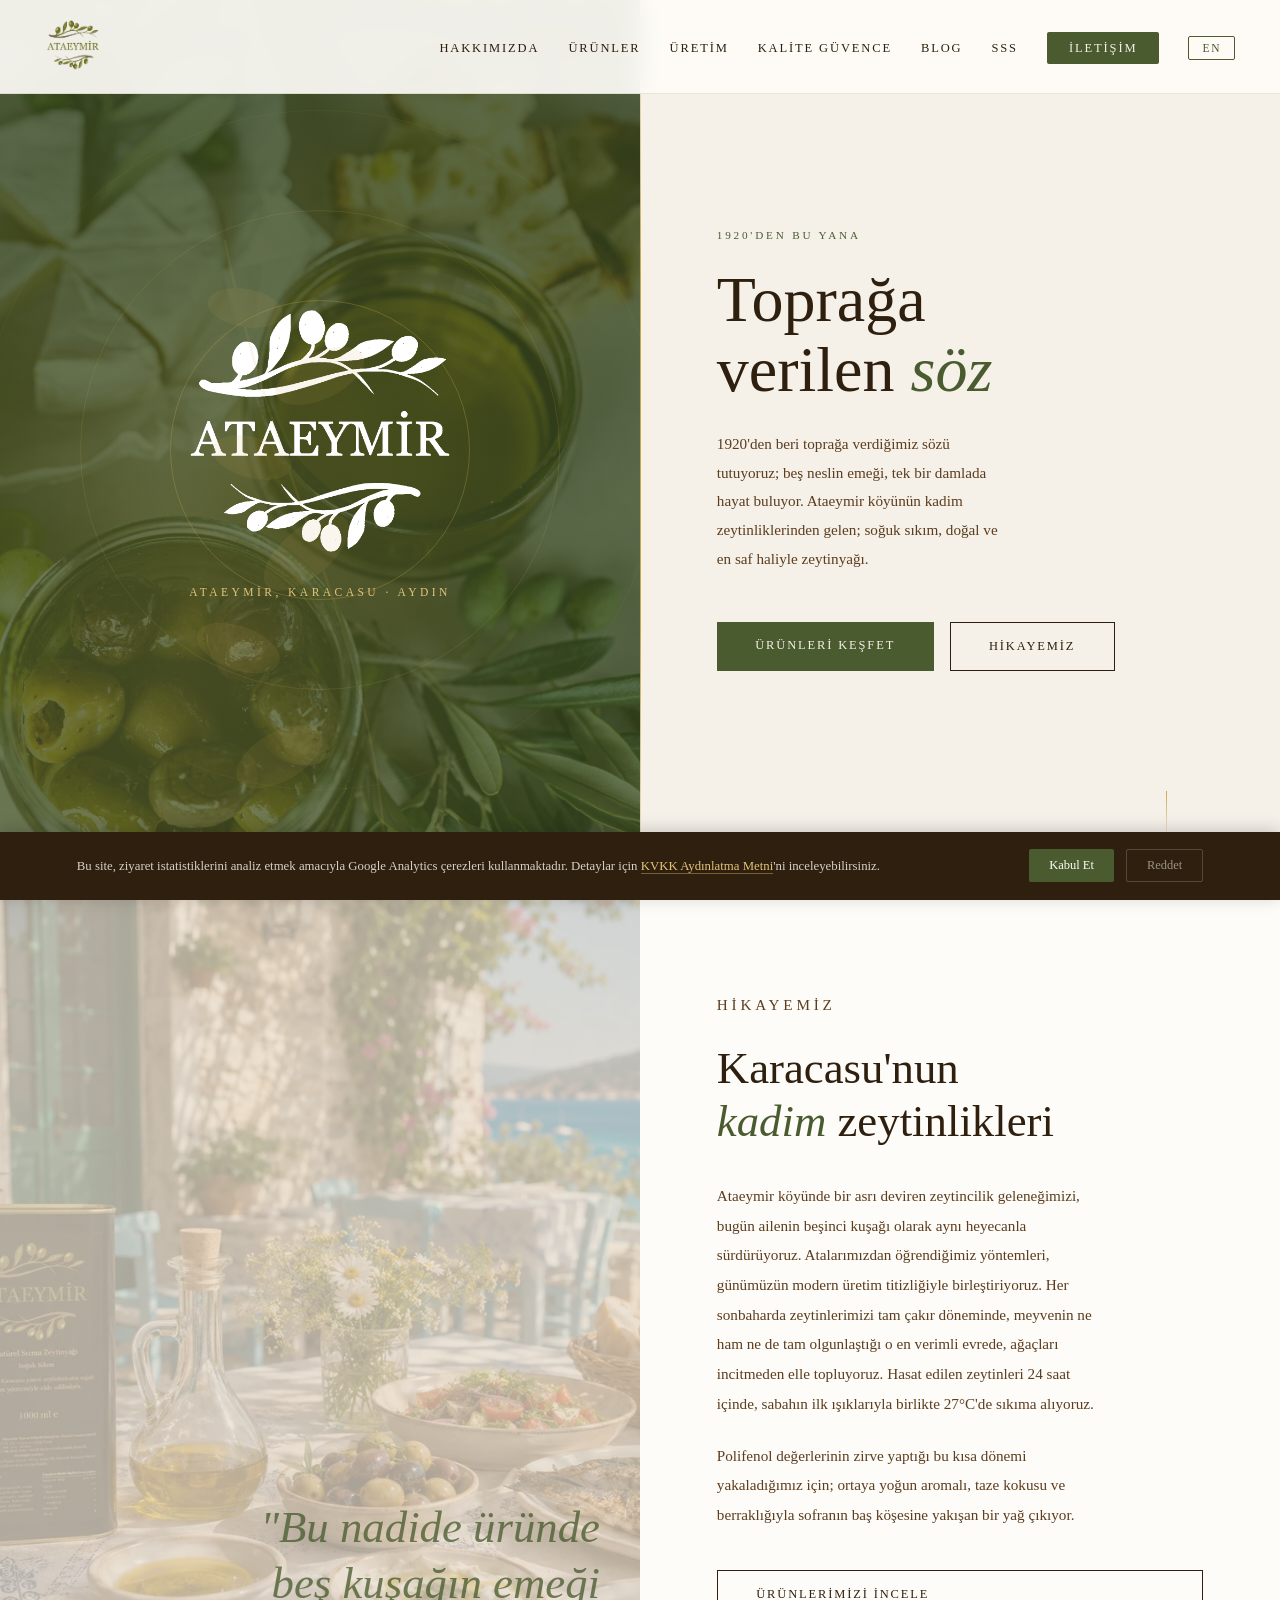
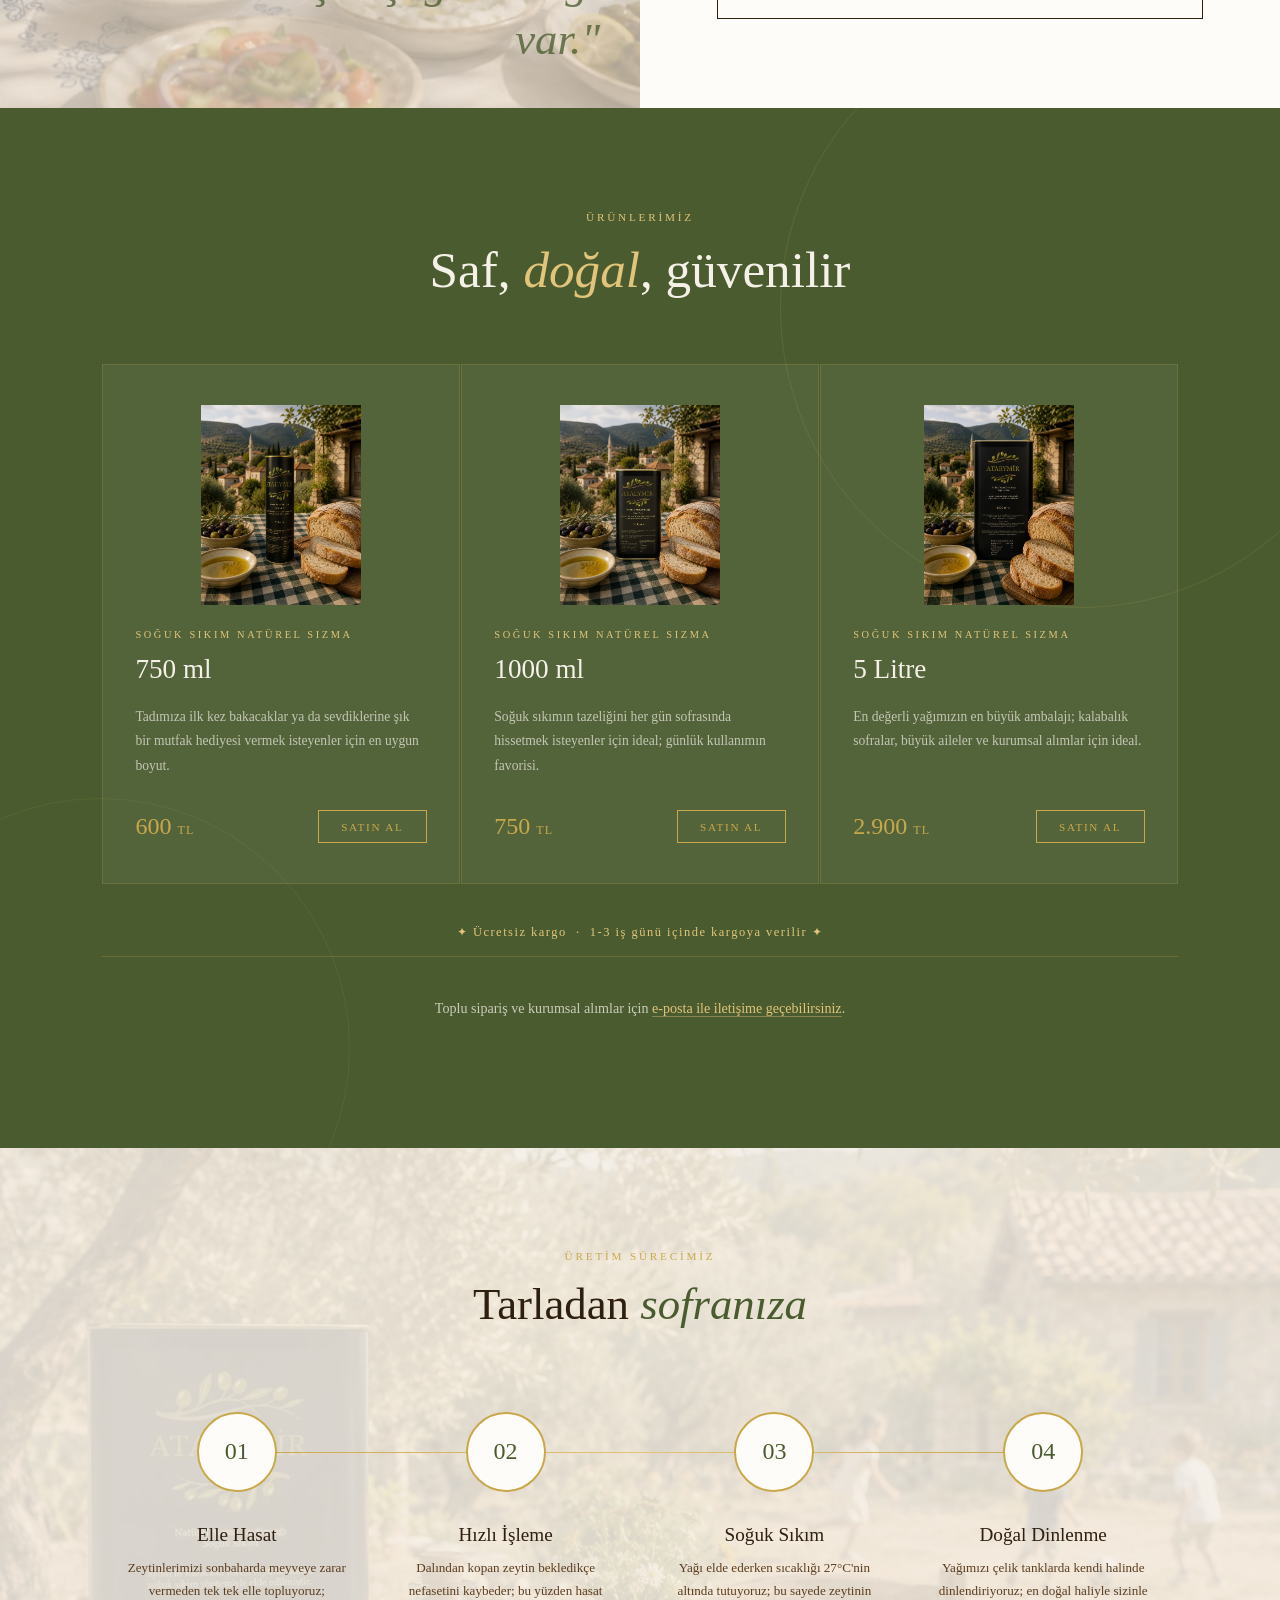
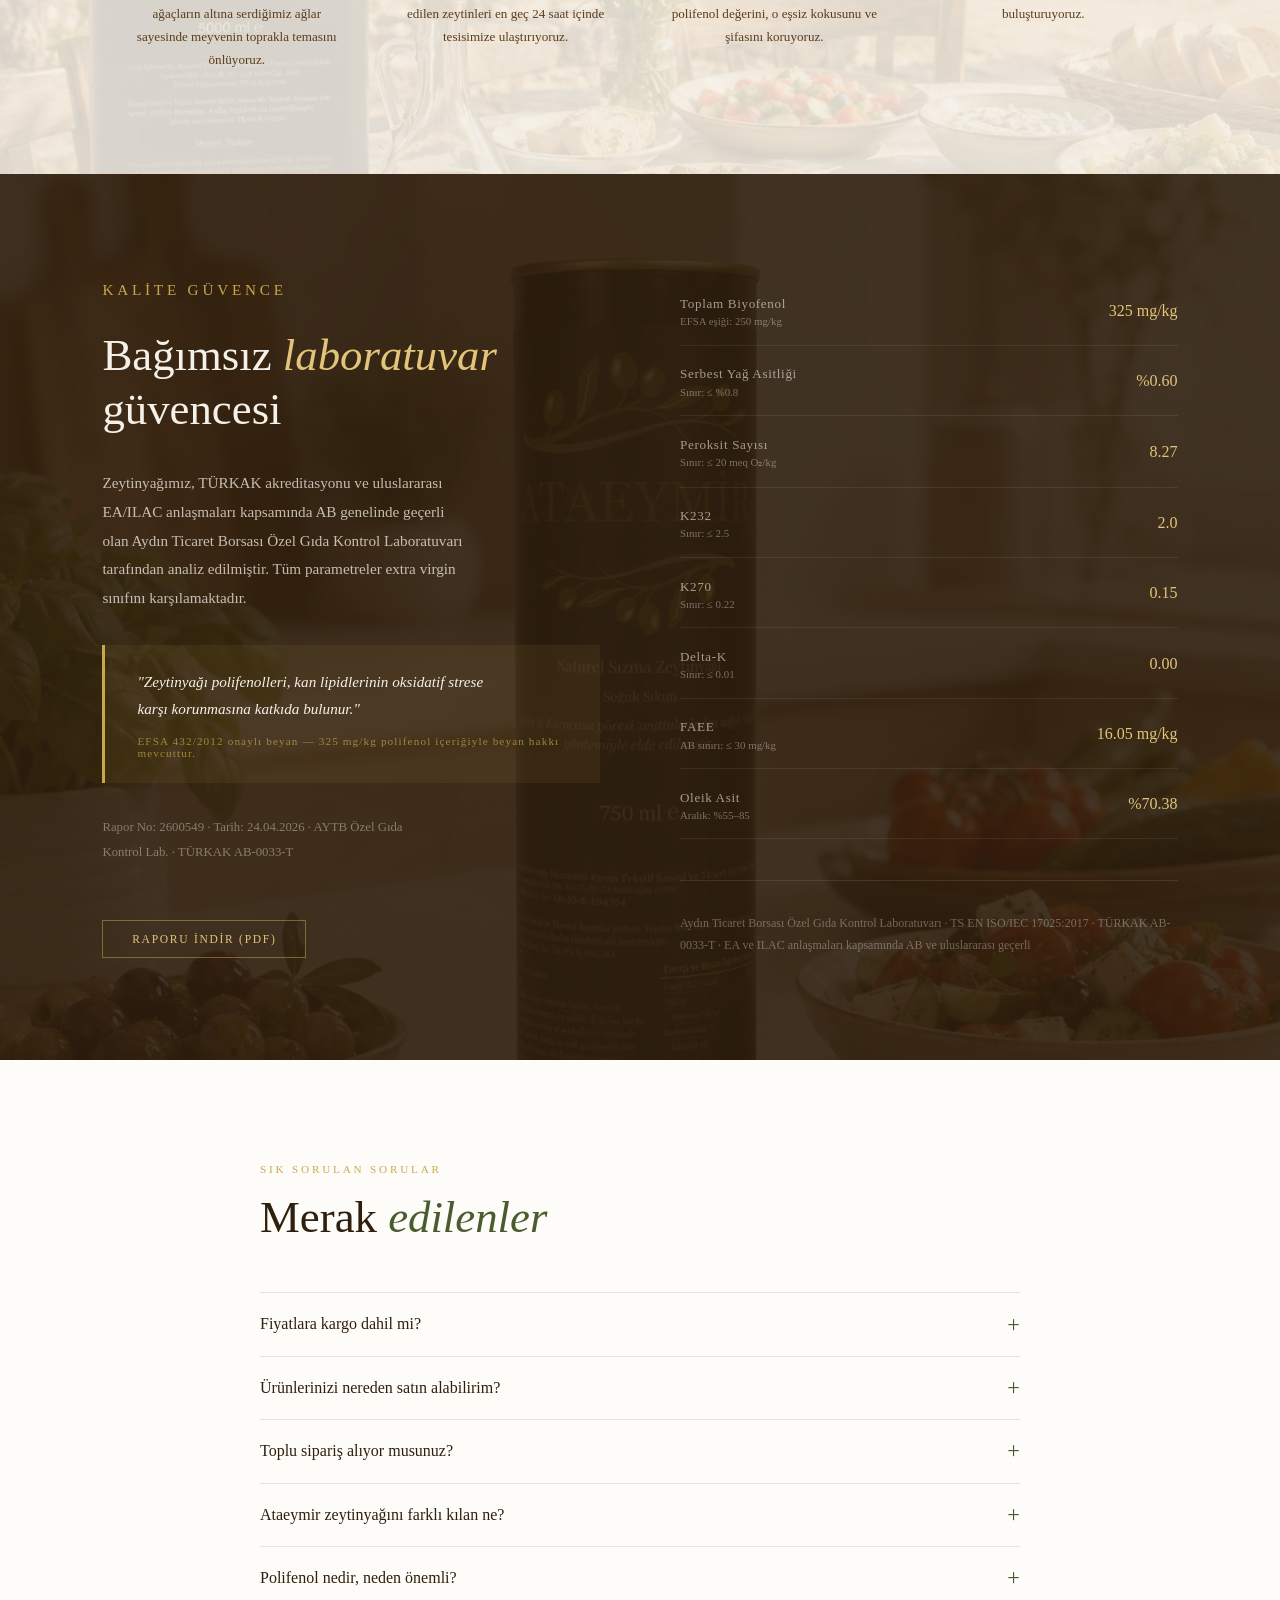
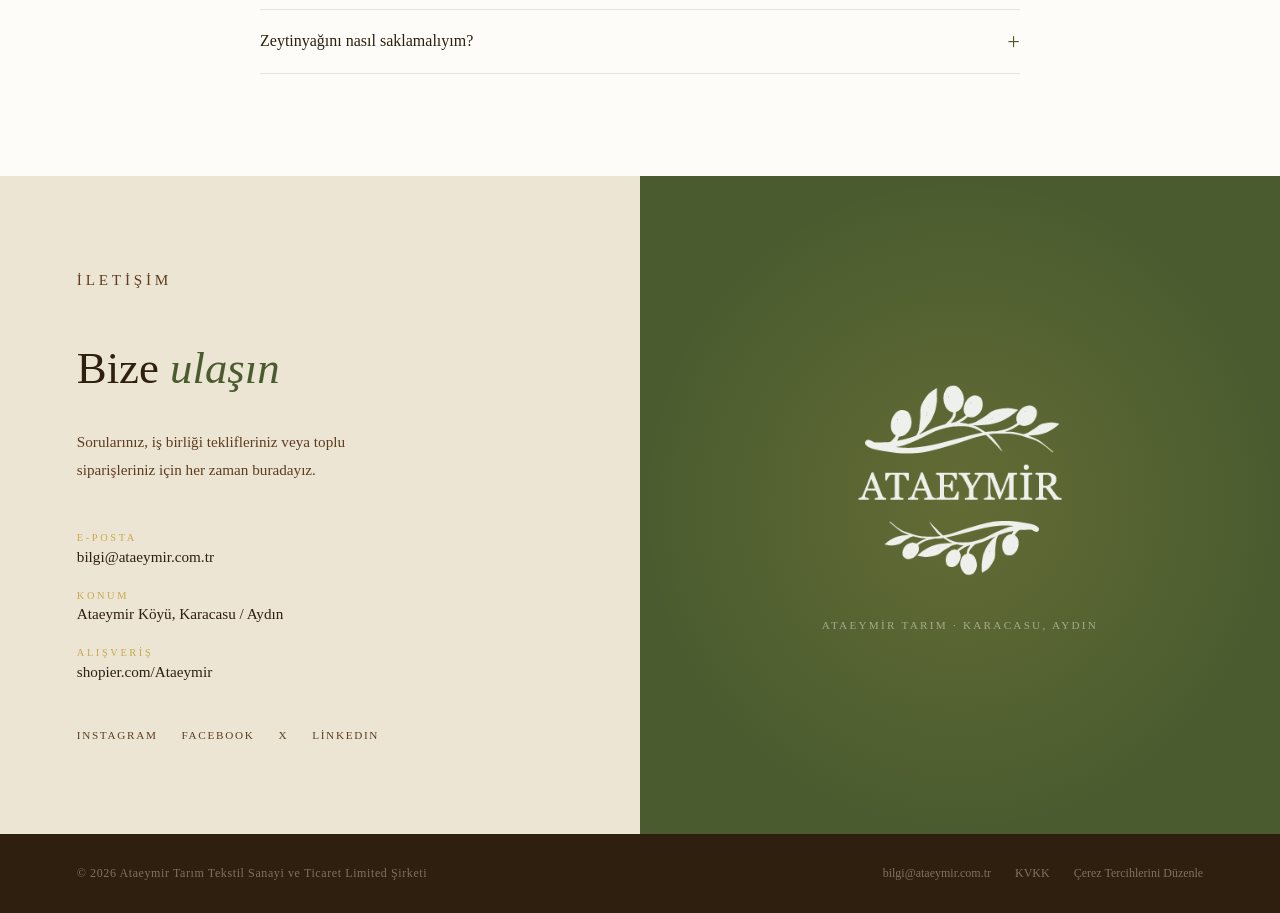
==== commit 46065a13: "toplu siparis cta renk duzeltmesi" ====
--- a/index.html
+++ b/index.html
@@ -1195,10 +1195,10 @@
     .reveal { opacity: 1; transform: none; }
 
     /* ─── TOPLU SİPARİŞ CTA ─────────── */
-    .wholesale-cta { text-align:center; padding:2.5rem 1rem 1rem; border-top:1px solid rgba(74,92,47,0.12); margin-top:1rem; }
-    .wholesale-cta p { font-size:0.85rem; color:var(--brown-mid); margin-bottom:0.6rem; }
-    .wholesale-email { color:var(--olive); font-size:1rem; font-family:Georgia,serif; text-decoration:none; border-bottom:1px solid rgba(74,92,47,0.25); }
-    .wholesale-email:hover { border-bottom-color:var(--olive); }
+    .wholesale-cta { text-align:center; padding:2.5rem 1rem 1.5rem; border-top:1px solid rgba(201,168,76,0.25); margin-top:1rem; }
+    .wholesale-cta p { font-size:0.88rem; color:rgba(245,240,232,0.75); margin-bottom:0; line-height:1.7; }
+    .wholesale-email { color:#e2c47a; font-family:Georgia,serif; text-decoration:none; border-bottom:1px solid rgba(226,196,122,0.4); }
+    .wholesale-email:hover { border-bottom-color:#e2c47a; color:#f5f0e8; }
 
     /* ─── FOOTER LİNKS ───────────────── */
     .footer-links { display:flex; gap:1.5rem; align-items:center; flex-wrap:wrap; }
@@ -1395,8 +1395,7 @@
       </p>
     </div>
     <div class="wholesale-cta">
-      <p>Toplu sipariş ve kurumsal alımlar için</p>
-      <a href="mailto:bilgi@ataeymir.com.tr?subject=Toplu Sipariş Talebi" class="wholesale-email">bilgi@ataeymir.com.tr</a>
+      <p>Toplu sipariş ve kurumsal alımlar için <a href="#iletisim" class="wholesale-email">e-posta ile iletişime geçebilirsiniz</a>.</p>
     </div>
   </section>
 
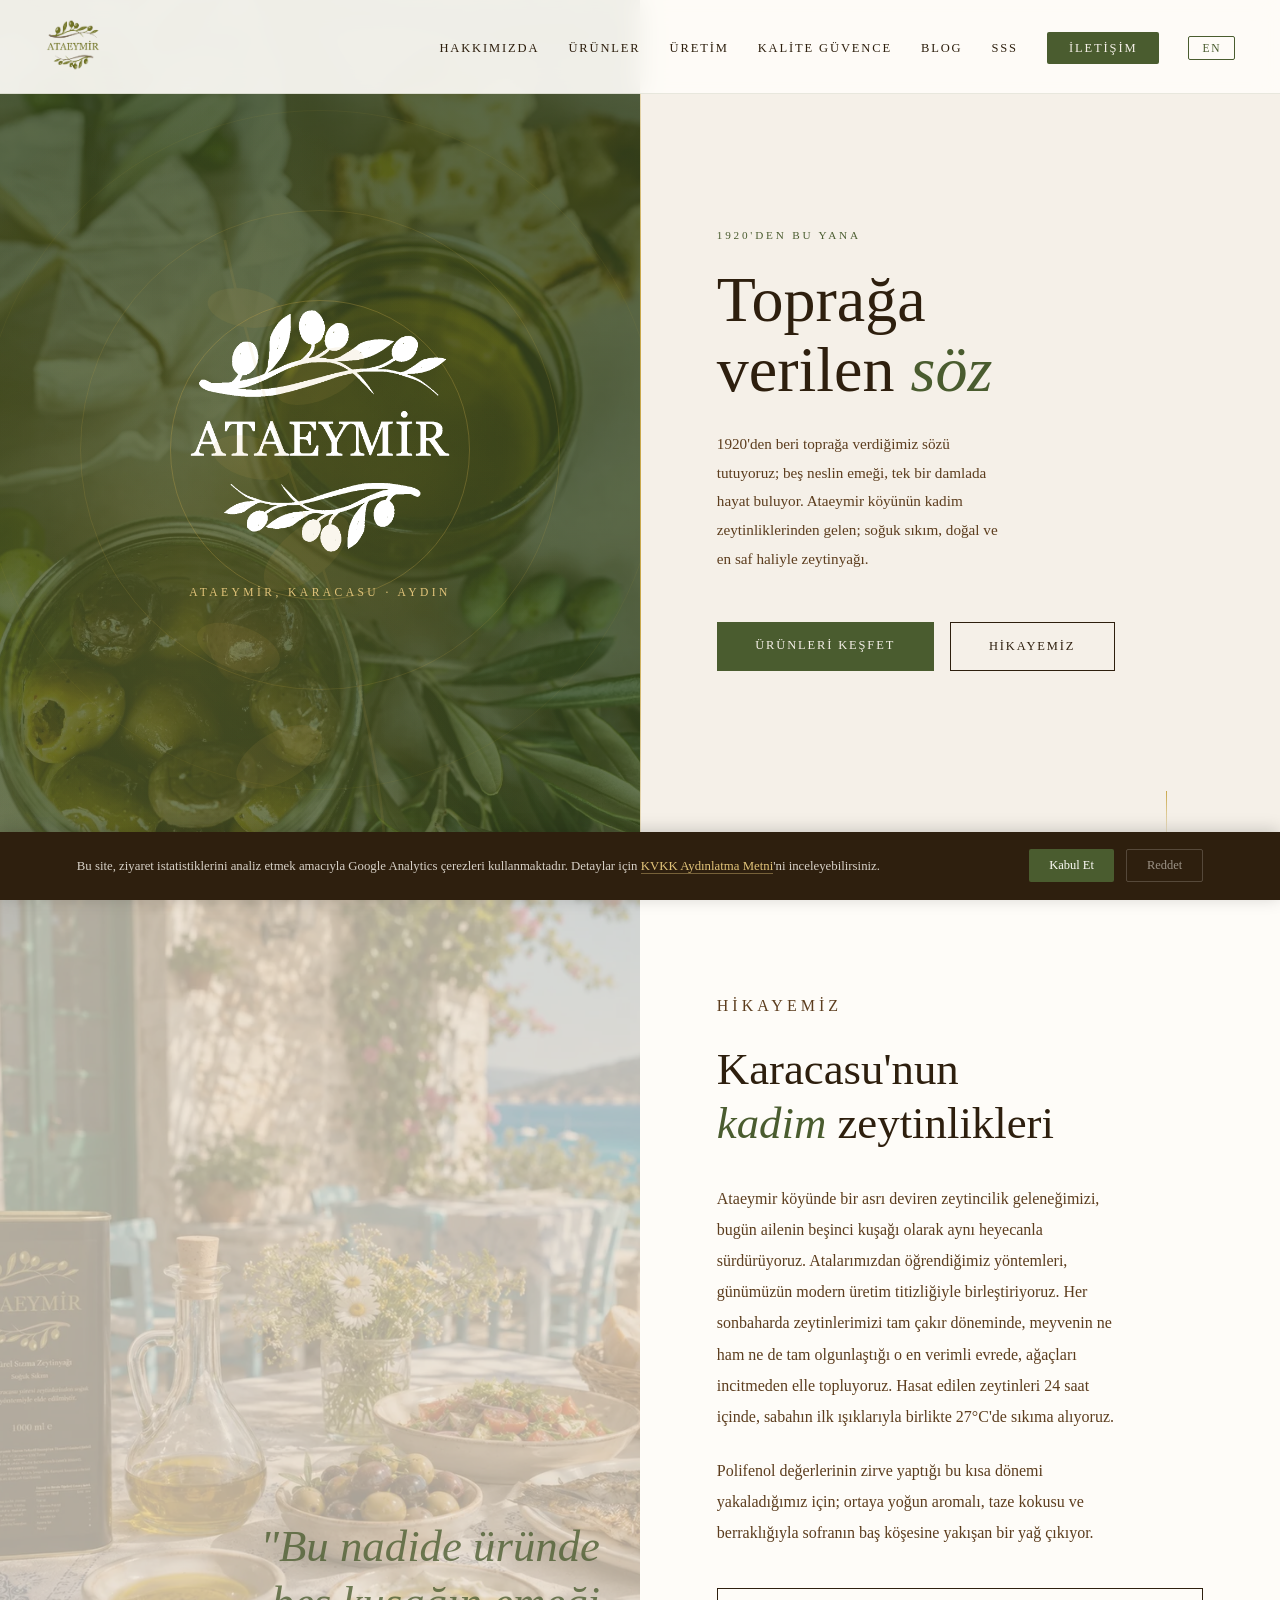
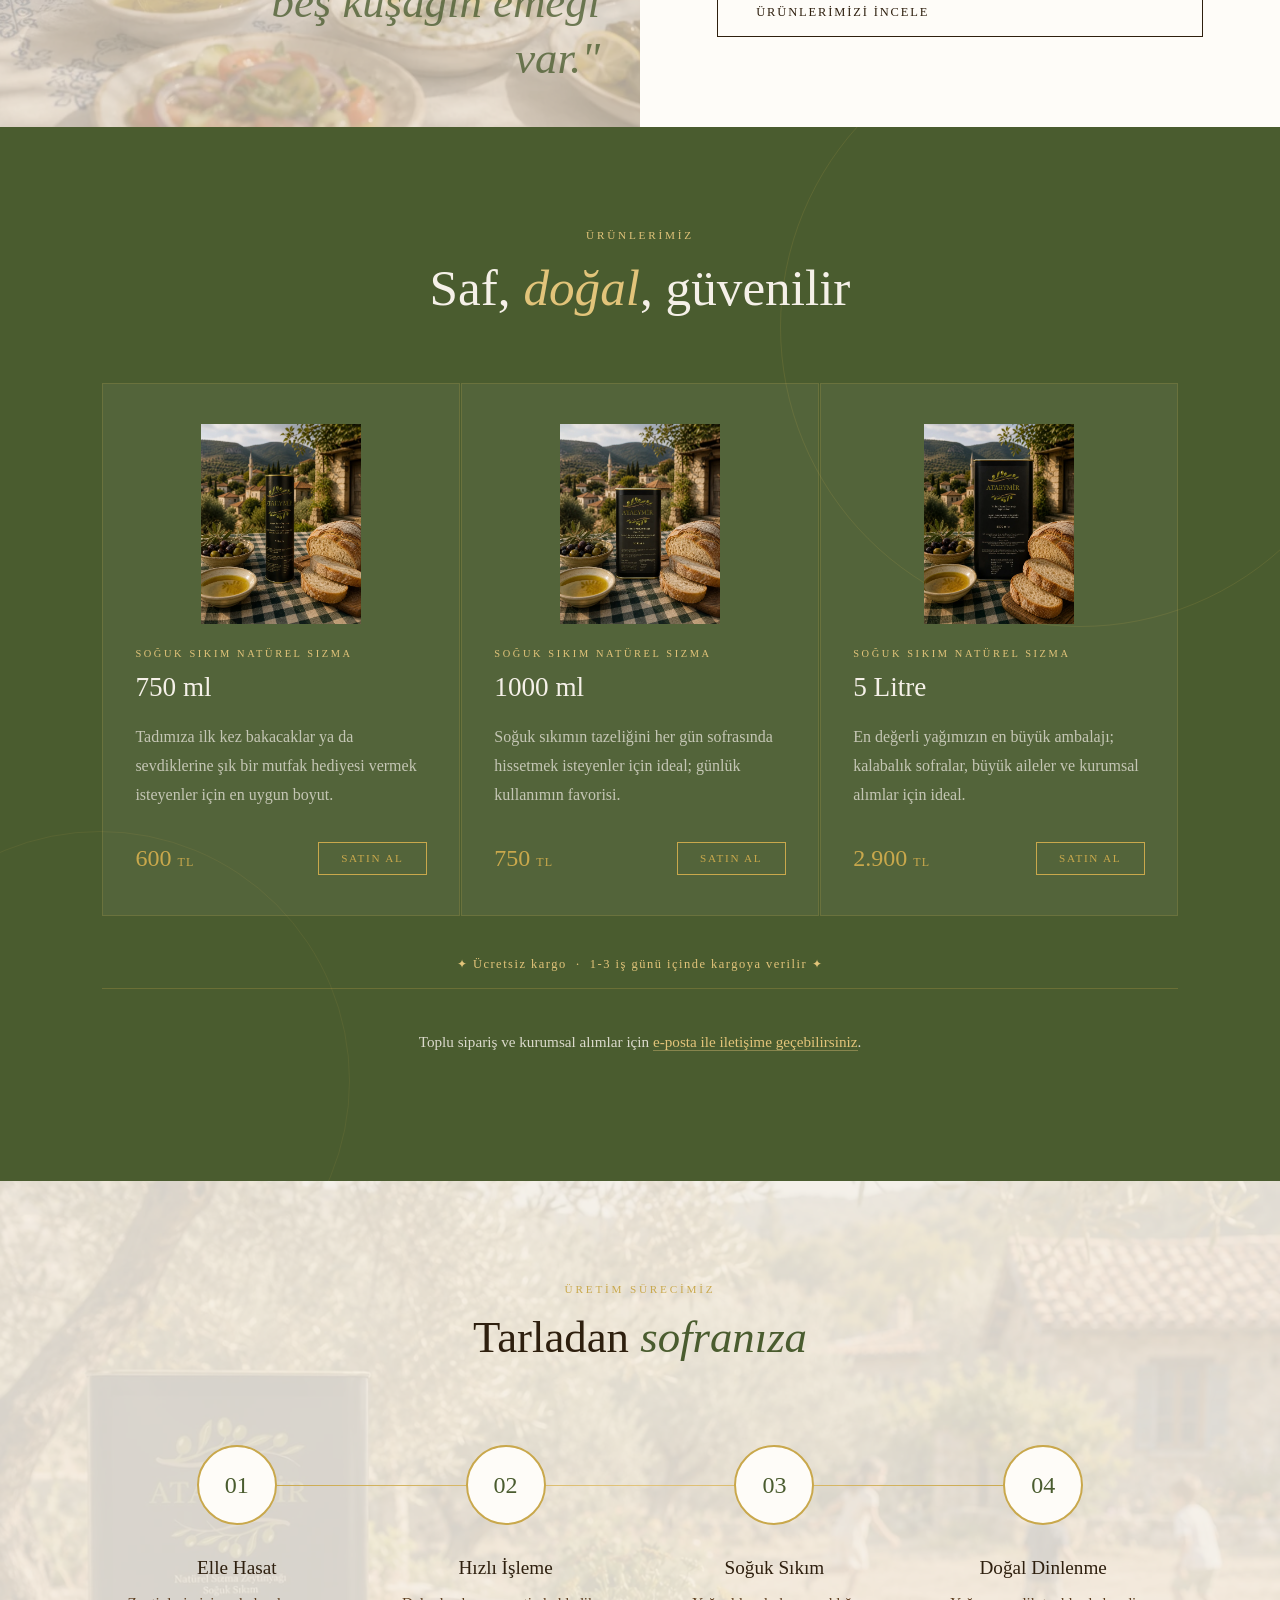
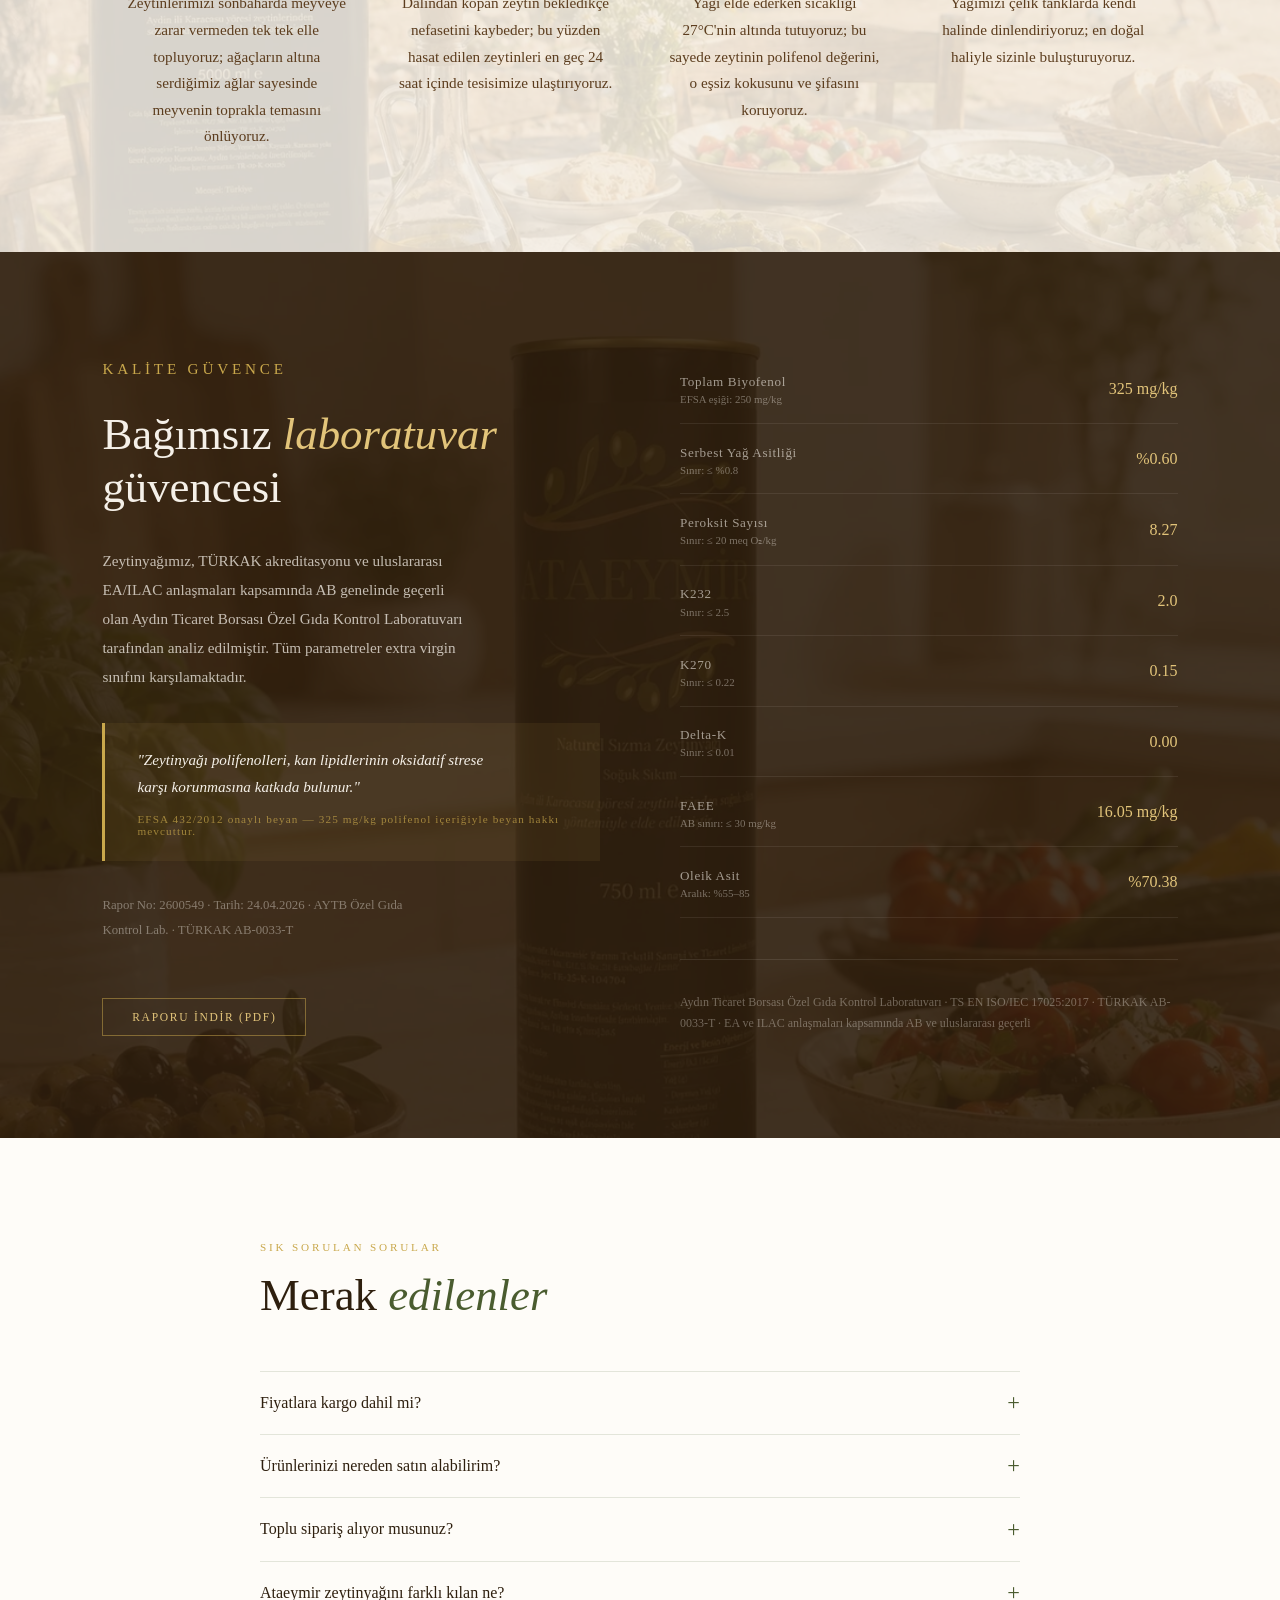
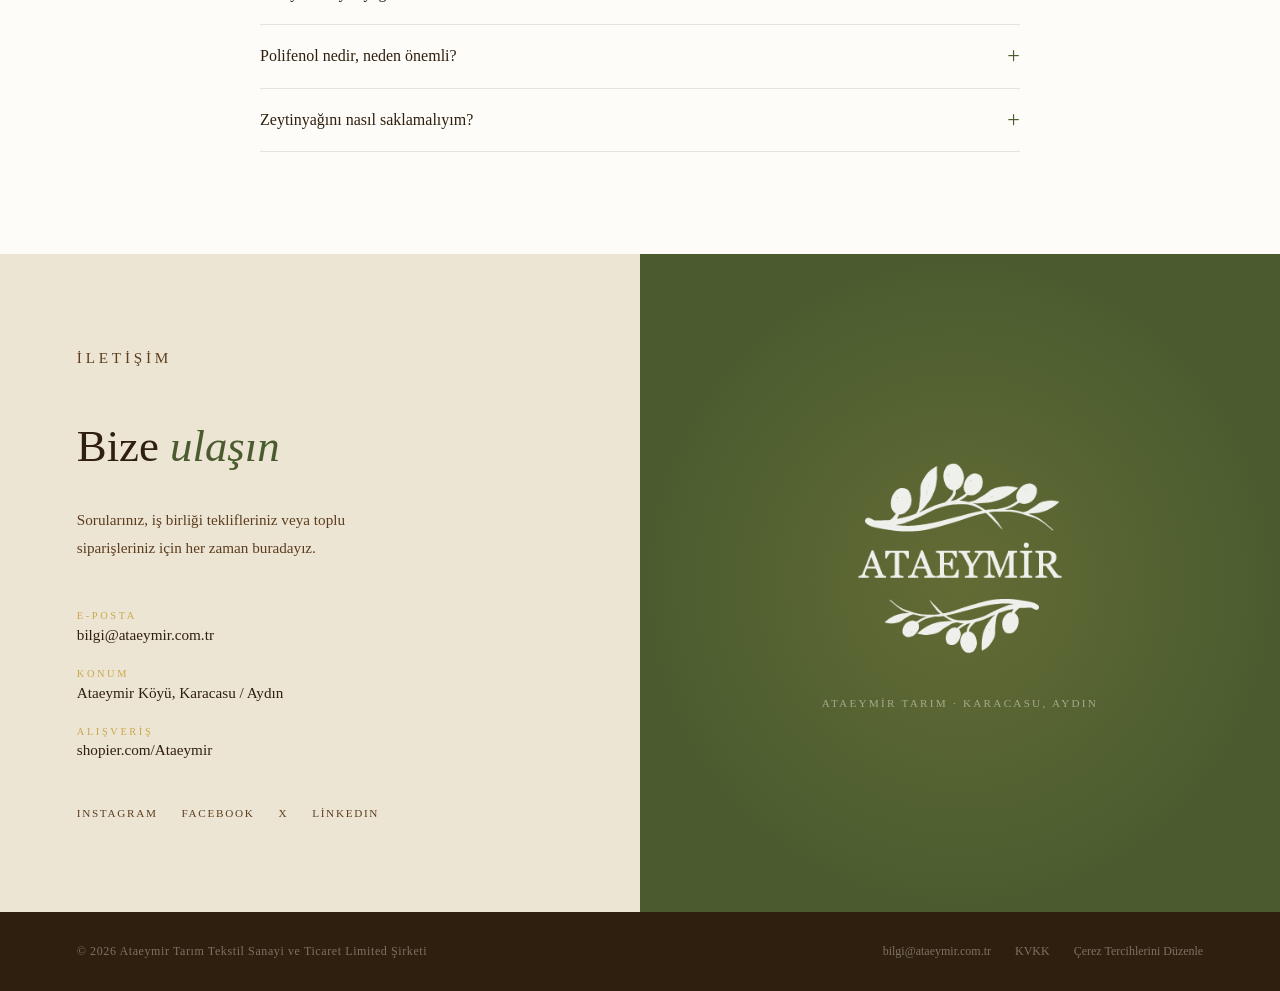
==== commit f4821aa4: "icerik font boyutlari arttirildi okunabilirlik" ====
--- a/index.html
+++ b/index.html
@@ -665,7 +665,7 @@
     }
 
     .about-text p {
-      font-size: 0.95rem;
+      font-size: 1rem;
       line-height: 1.95;
       color: var(--brown-mid);
       margin-bottom: 1.4rem;
@@ -810,7 +810,7 @@
     }
 
     .product-desc {
-      font-size: 0.85rem;
+      font-size: 1rem;
       line-height: 1.8;
       color: rgba(245,240,232,0.7);
       flex: 1;
@@ -927,7 +927,7 @@
     }
 
     .step-desc {
-      font-size: 0.82rem;
+      font-size: 0.95rem;
       line-height: 1.75;
       color: var(--brown-mid);
     }
@@ -1196,7 +1196,7 @@
 
     /* ─── TOPLU SİPARİŞ CTA ─────────── */
     .wholesale-cta { text-align:center; padding:2.5rem 1rem 1.5rem; border-top:1px solid rgba(201,168,76,0.25); margin-top:1rem; }
-    .wholesale-cta p { font-size:0.88rem; color:rgba(245,240,232,0.75); margin-bottom:0; line-height:1.7; }
+    .wholesale-cta p { font-size:0.95rem; color:rgba(245,240,232,0.85); margin-bottom:0; line-height:1.7; }
     .wholesale-email { color:#e2c47a; font-family:Georgia,serif; text-decoration:none; border-bottom:1px solid rgba(226,196,122,0.4); }
     .wholesale-email:hover { border-bottom-color:#e2c47a; color:#f5f0e8; }
 
@@ -1224,7 +1224,7 @@
     .faq-q::-webkit-details-marker { display:none; }
     .faq-q::after { content:'+'; position:absolute; right:0; top:50%; transform:translateY(-50%); font-size:1.4rem; color:var(--olive); }
     details[open] > .faq-q::after { content:'\2212'; }
-    .faq-a { font-size:0.92rem; line-height:1.85; color:var(--brown-mid); padding:0 2rem 1.4rem 0; max-width:680px; }
+    .faq-a { font-size: 1rem; line-height:1.85; color:var(--brown-mid); padding:0 2rem 1.4rem 0; max-width:680px; }
   </style>
   <!-- Google tag (gtag.js) -->
   <script async src="https://www.googletagmanager.com/gtag/js?id=G-QYYB0YGPQY"></script>
